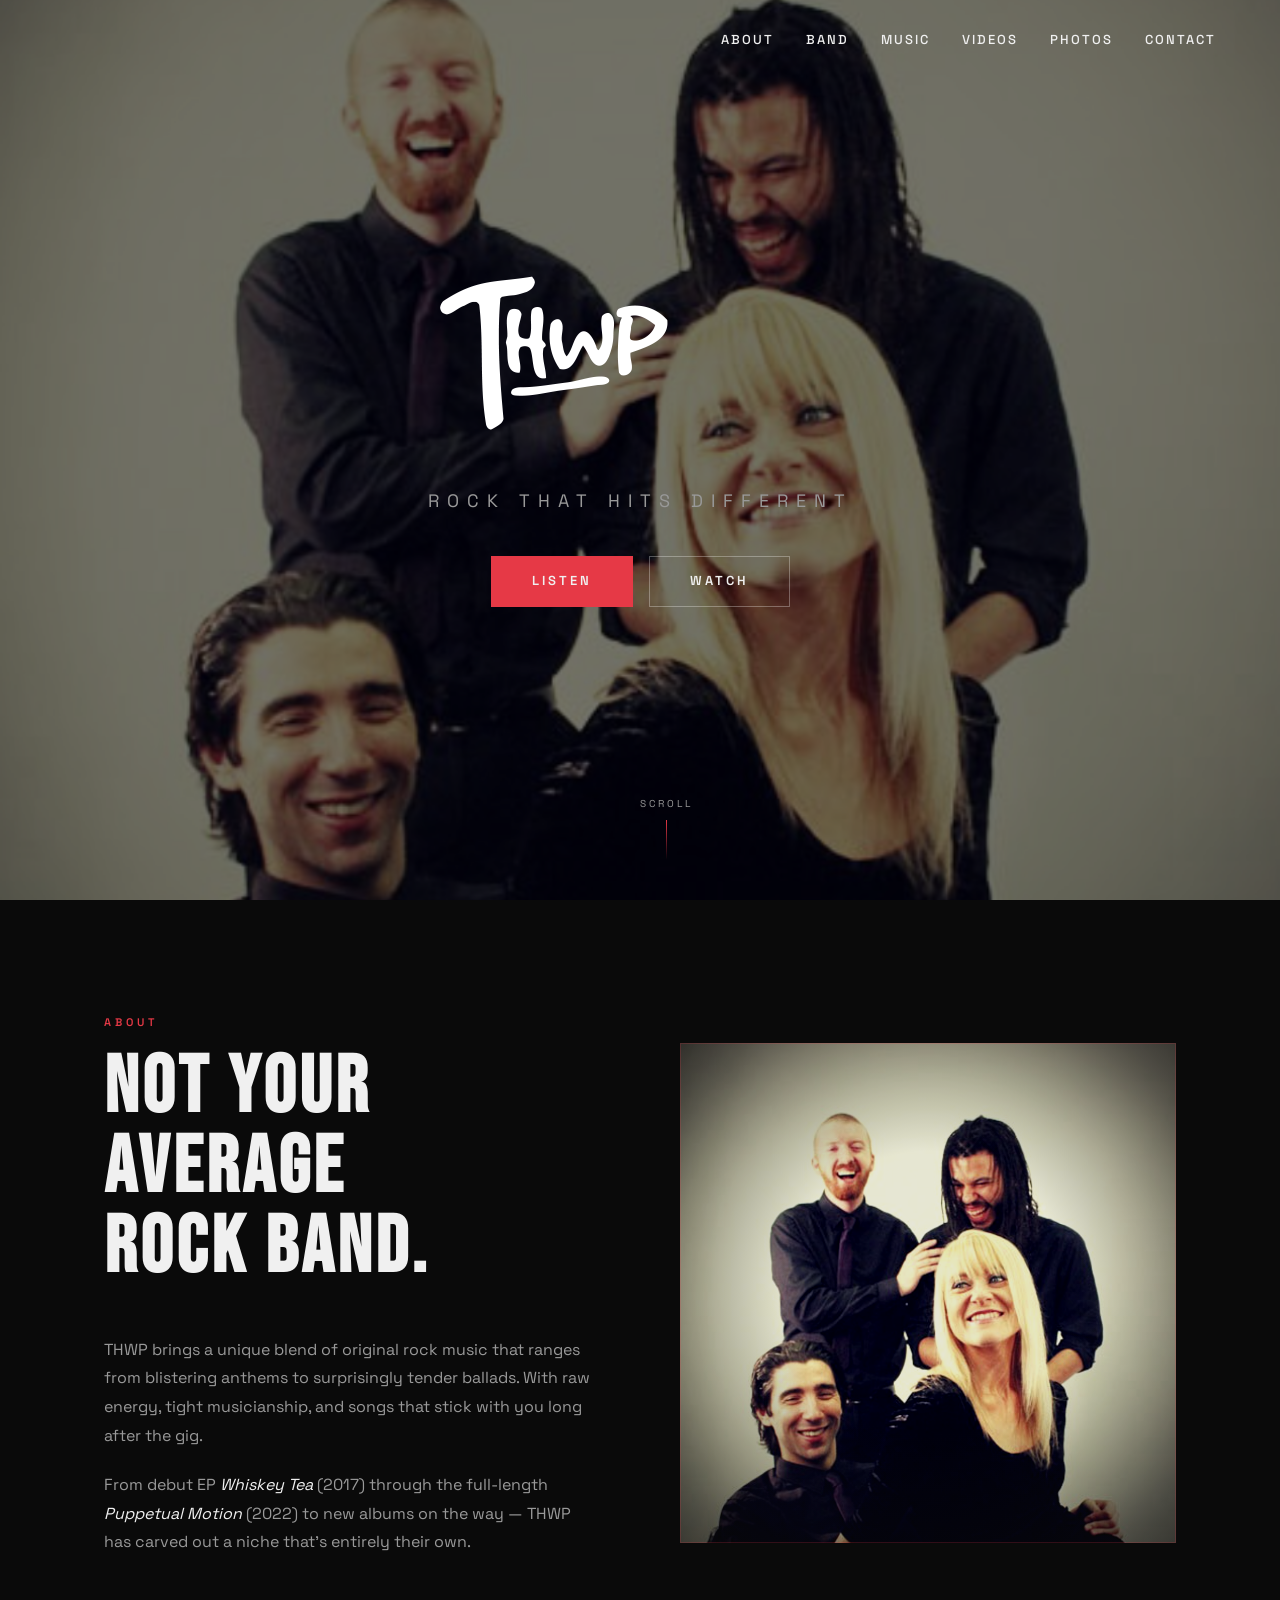
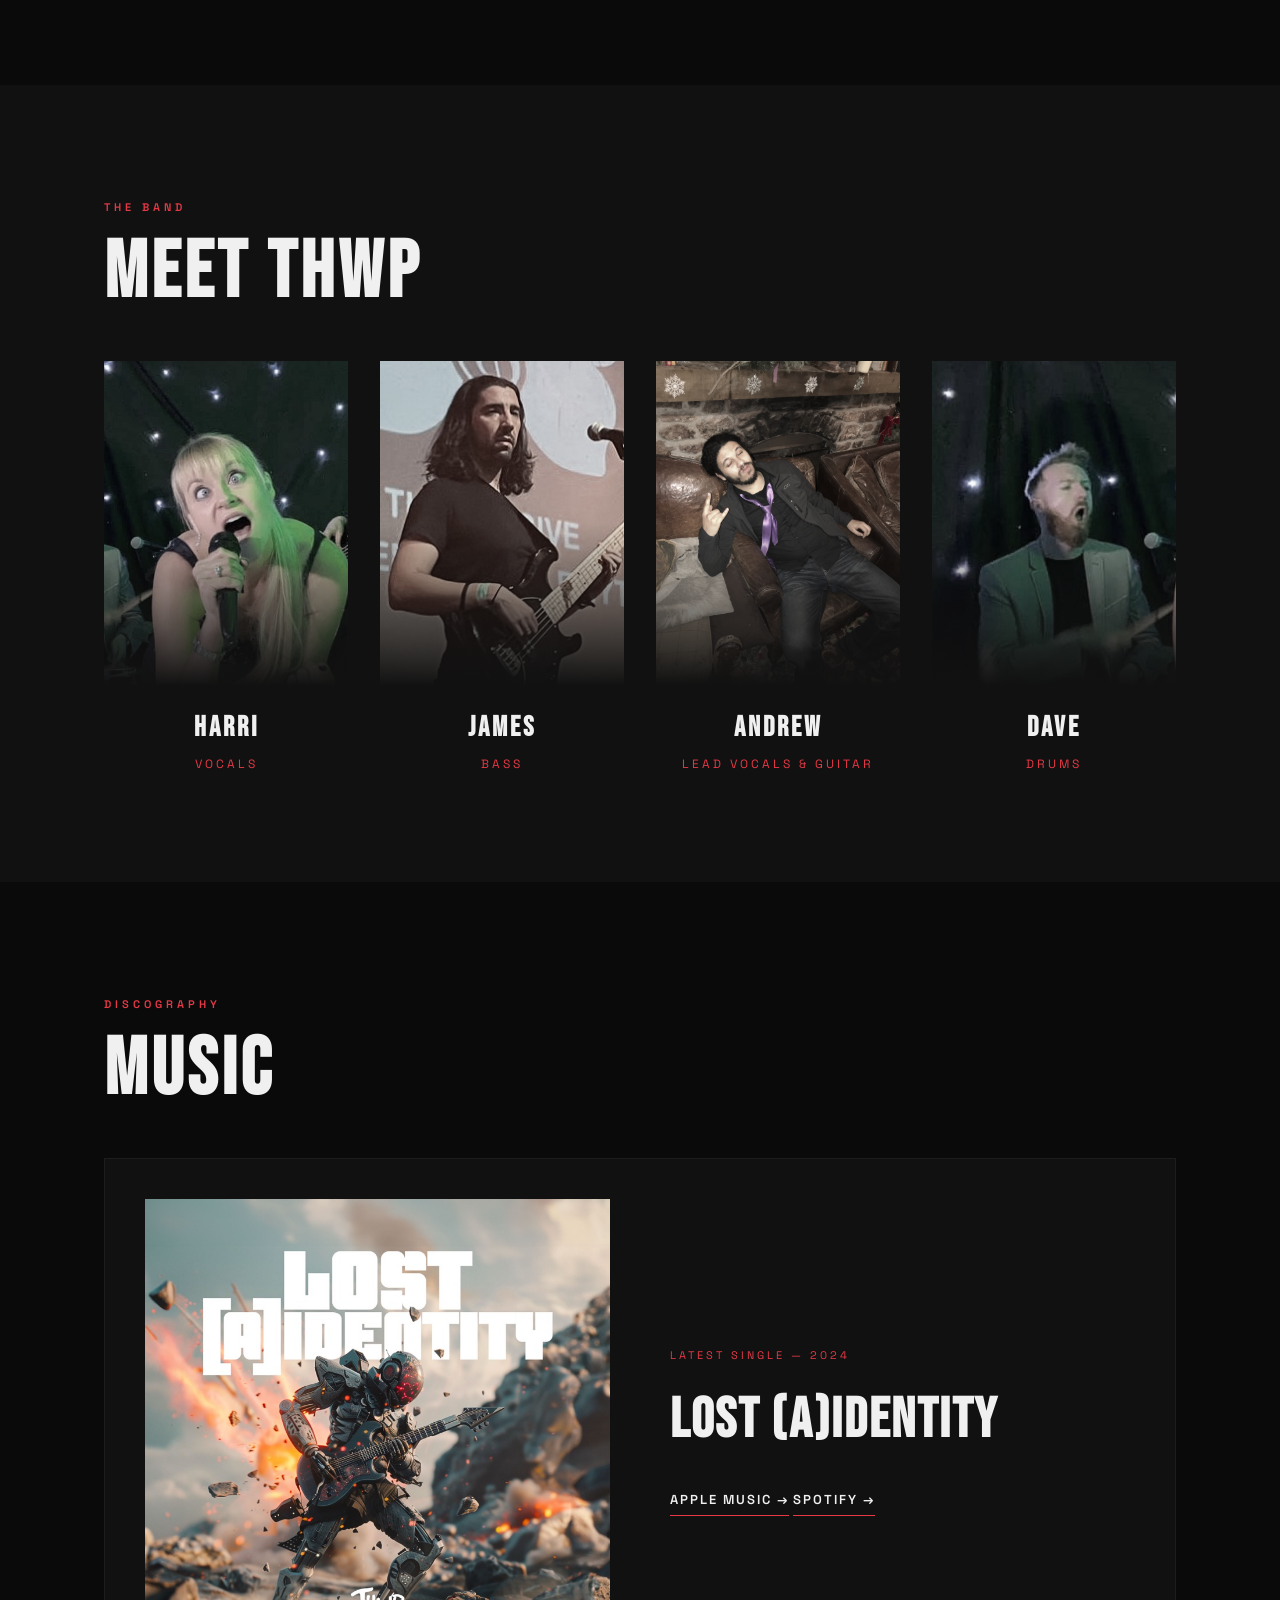
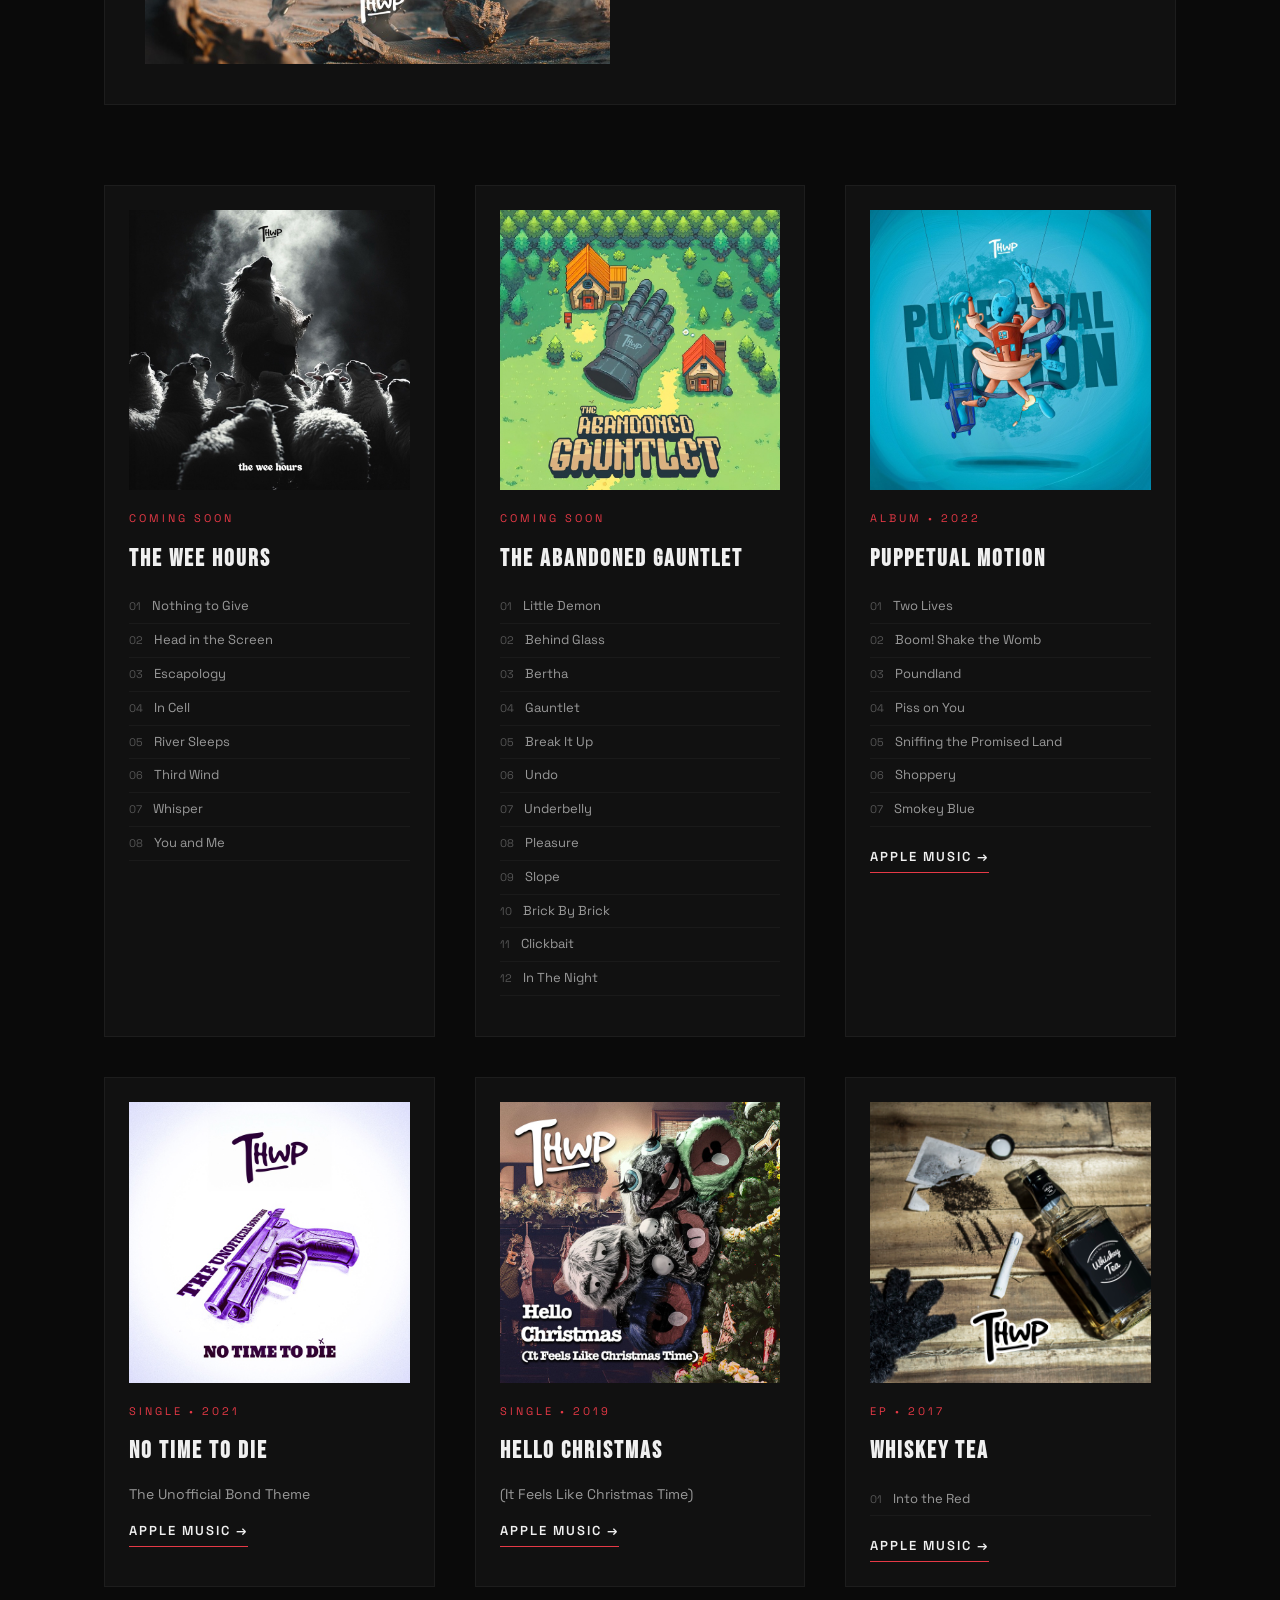
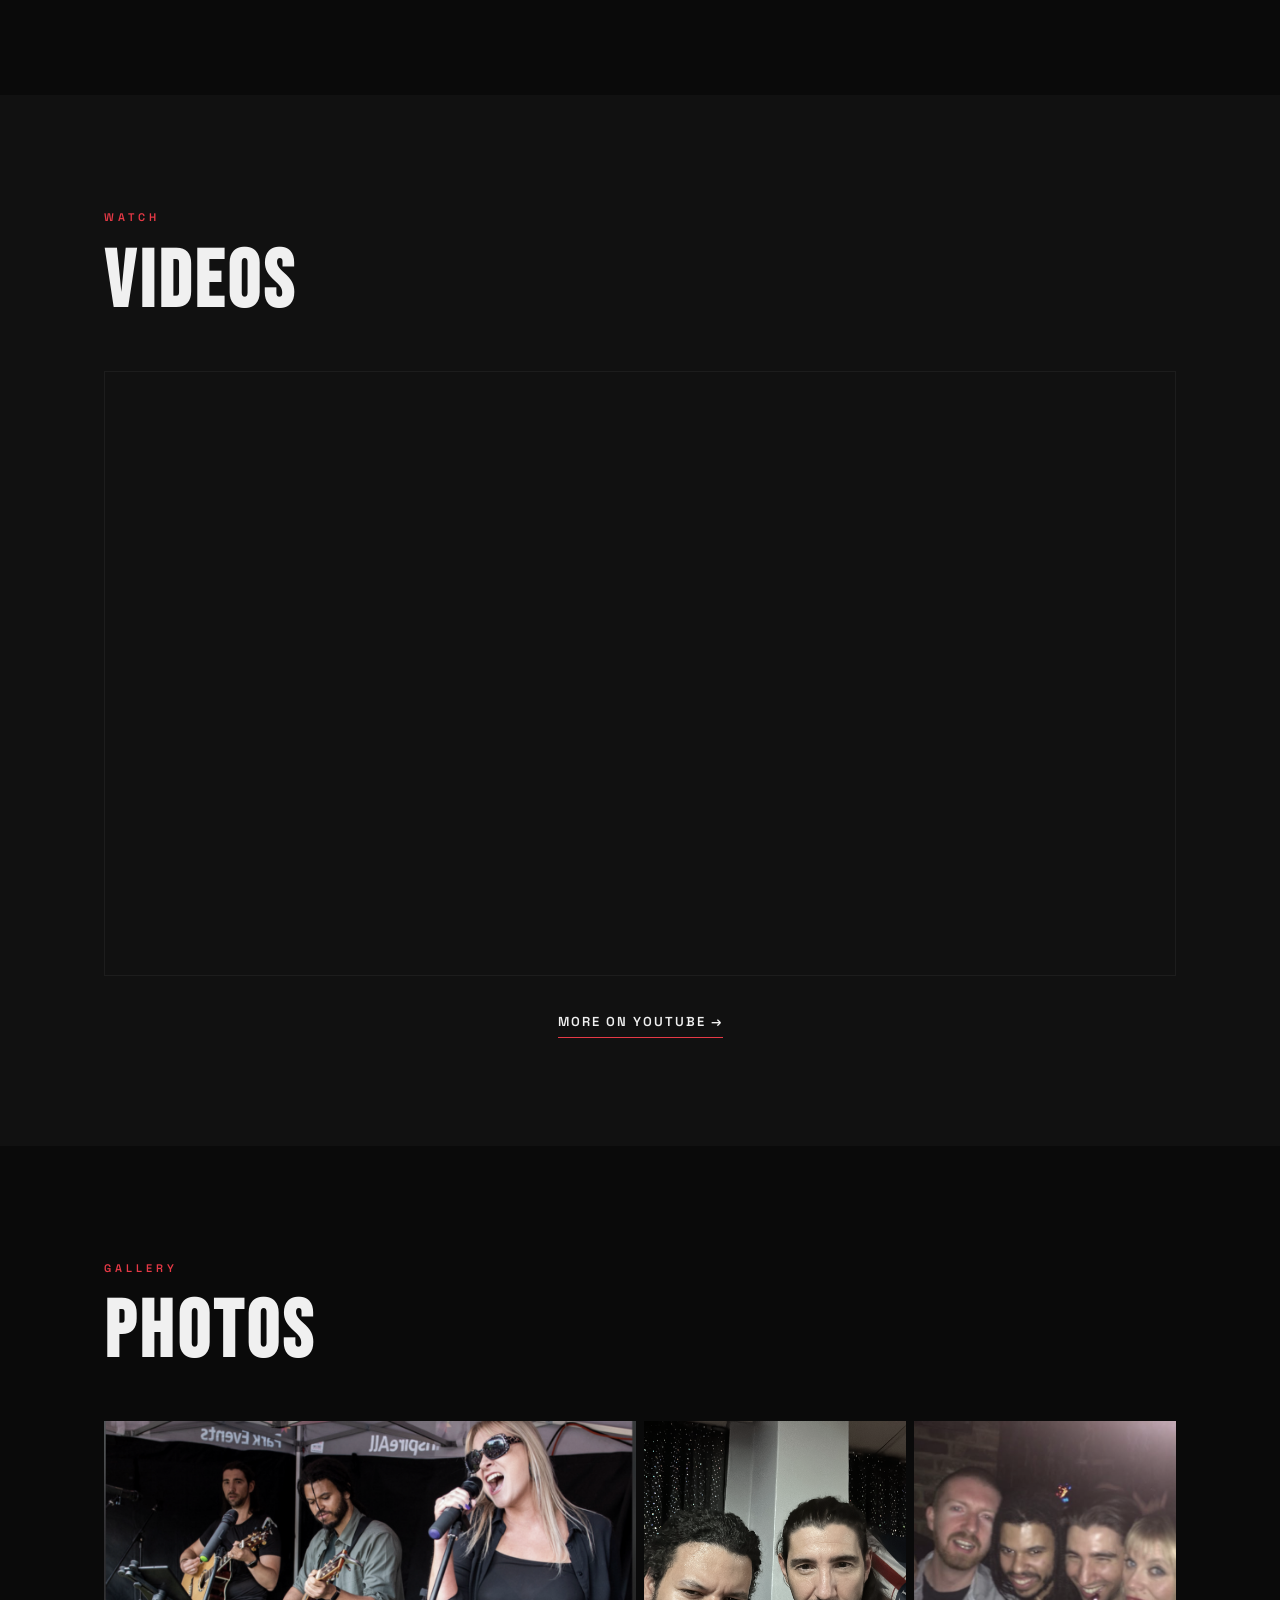
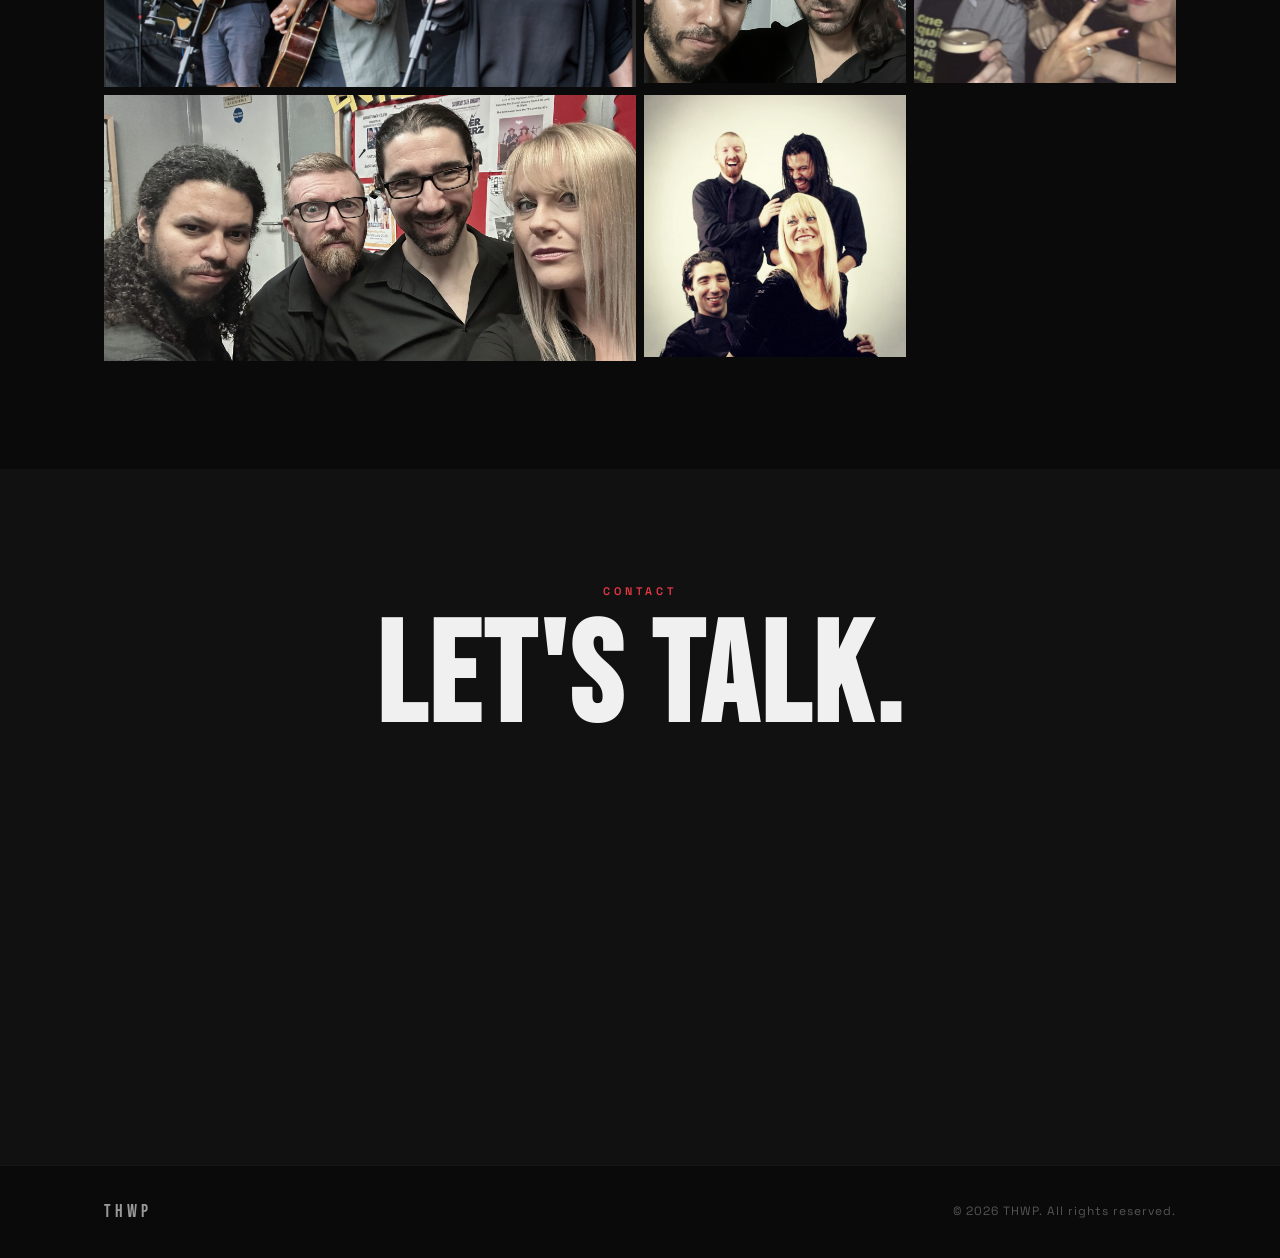
==== index.html @ 35c284ff "Add Into the Red tracklist to Whiskey Tea EP https://claude.ai/code/session_01RnevjcouTZCVZZxqLik9QF" ====
<!DOCTYPE html>
<html lang="en">
<head>
  <meta charset="UTF-8">
  <meta name="viewport" content="width=device-width, initial-scale=1.0">
  <title>THWP</title>
  <meta name="description" content="THWP - Original rock music. Listen to our latest tracks, watch videos, and get in touch.">
  <link rel="preconnect" href="https://fonts.googleapis.com">
  <link rel="preconnect" href="https://fonts.gstatic.com" crossorigin>
  <link href="https://fonts.googleapis.com/css2?family=Space+Grotesk:wght@300;400;500;600;700&family=Bebas+Neue&display=swap" rel="stylesheet">
  <link rel="stylesheet" href="style.css">
</head>
<body>

  <!-- Cursor glow effect -->
  <div class="cursor-glow" id="cursorGlow"></div>

  <!-- Navigation -->
  <nav id="navbar">
    <a href="#hero" class="nav-logo"><img src="images/thwp-logo.png" alt="THWP" class="nav-logo-img"></a>
    <button class="nav-toggle" id="navToggle" aria-label="Toggle menu">
      <span></span>
      <span></span>
    </button>
    <div class="nav-links">
      <a href="#about" data-nav>About</a>
      <a href="#band" data-nav>Band</a>
      <a href="#music" data-nav>Music</a>
      <a href="#videos" data-nav>Videos</a>
      <a href="#gallery" data-nav>Photos</a>
      <a href="#contact" data-nav>Contact</a>
    </div>
  </nav>

  <!-- Full-screen overlay menu (mobile) -->
  <div class="menu-overlay" id="menuOverlay">
    <div class="menu-overlay-inner">
      <a href="#about" class="menu-link">About</a>
      <a href="#band" class="menu-link">Band</a>
      <a href="#music" class="menu-link">Music</a>
      <a href="#videos" class="menu-link">Videos</a>
      <a href="#gallery" class="menu-link">Photos</a>
      <a href="#contact" class="menu-link">Contact</a>
    </div>
    <div class="menu-overlay-socials">
      <a href="https://www.instagram.com/thwpmusic/" target="_blank" rel="noopener">Instagram</a>
      <a href="https://www.facebook.com/thwpmusic/" target="_blank" rel="noopener">Facebook</a>
      <a href="https://www.youtube.com/@thwpmusic7276" target="_blank" rel="noopener">YouTube</a>
    </div>
  </div>

  <!-- Hero -->
  <section id="hero" class="hero">
    <div class="hero-bg">
      <img src="images/Jan 8 Screenshot.png" alt="" aria-hidden="true">
    </div>
    <div class="hero-content">
      <div class="hero-title-wrap">
        <img src="images/thwp-logo.png" alt="THWP" class="hero-logo" data-reveal>
      </div>
      <p class="hero-sub" data-reveal>Rock That Hits Different</p>
      <div class="hero-actions" data-reveal>
        <a href="#music" class="btn-hero">Listen</a>
        <a href="#videos" class="btn-hero btn-hero--outline">Watch</a>
      </div>
    </div>
    <div class="hero-scroll">
      <span>Scroll</span>
      <div class="scroll-line"></div>
    </div>
  </section>

  <!-- About -->
  <section id="about" class="section">
    <div class="container">
      <div class="split">
        <div class="split-text">
          <span class="label" data-reveal>About</span>
          <h2 class="heading-lg" data-reveal>Not your average<br>rock band.</h2>
          <p class="body-text" data-reveal>THWP brings a unique blend of original rock music that ranges from blistering anthems to surprisingly tender ballads. With raw energy, tight musicianship, and songs that stick with you long after the gig.</p>
          <p class="body-text" data-reveal>From debut EP <em>Whiskey Tea</em> (2017) through the full-length <em>Puppetual Motion</em> (2022) to new albums on the way &mdash; THWP has carved out a niche that's entirely their own.</p>
        </div>
        <div class="split-image" data-reveal>
          <img src="images/Jan 8 Screenshot.png" alt="THWP band photo">
        </div>
      </div>
    </div>
  </section>

  <!-- Band -->
  <section id="band" class="section section--dark">
    <div class="container">
      <span class="label" data-reveal>The Band</span>
      <h2 class="heading-lg" data-reveal>Meet THWP</h2>
      <div class="band-grid">
        <div class="band-member" data-reveal>
          <div class="band-member-img">
            <img src="images/harri-cropped.jpeg" alt="Harri">
          </div>
          <h3>Harri</h3>
          <span class="member-role">Vocals</span>
        </div>
        <div class="band-member" data-reveal>
          <div class="band-member-img">
            <img src="images/11440a54-e4a0-4868-9aa5-eb39f06c5ba0.jpeg" alt="James">
          </div>
          <h3>James</h3>
          <span class="member-role">Bass</span>
        </div>
        <div class="band-member" data-reveal>
          <div class="band-member-img">
            <img src="images/IMG_1981.jpeg" alt="Andrew">
          </div>
          <h3>Andrew</h3>
          <span class="member-role">Lead Vocals &amp; Guitar</span>
        </div>
        <div class="band-member" data-reveal>
          <div class="band-member-img">
            <img src="images/dave-cropped.jpeg" alt="Dave">
          </div>
          <h3>Dave</h3>
          <span class="member-role">Drums</span>
        </div>
      </div>
    </div>
  </section>

  <!-- Music -->
  <section id="music" class="section">
    <div class="container">
      <span class="label" data-reveal>Discography</span>
      <h2 class="heading-lg" data-reveal>Music</h2>

      <!-- Featured release -->
      <div class="release-featured" data-reveal>
        <div class="release-featured-art">
          <img src="images/lost-aidentity.jpg" alt="Lost (A)identity">
        </div>
        <div class="release-featured-info">
          <span class="release-tag">Latest Single &mdash; 2024</span>
          <h3 class="release-title">Lost (A)identity</h3>
          <a href="https://music.apple.com/us/artist/thwp/1233988064" target="_blank" rel="noopener" class="btn-link">Apple Music &rarr;</a>
          <a href="https://open.spotify.com/artist/5jiM5QHlaiyyqFqaNkLh2U" target="_blank" rel="noopener" class="btn-link">Spotify &rarr;</a>
        </div>
      </div>

      <!-- Albums grid -->
      <div class="releases-grid">
        <div class="release-card" data-reveal>
          <div class="release-art"><img src="images/wee-hours.jpg" alt="The Wee Hours"></div>
          <span class="release-tag">Coming Soon</span>
          <h3>The Wee Hours</h3>
          <ol class="tracklist">
            <li>Nothing to Give</li>
            <li>Head in the Screen</li>
            <li>Escapology</li>
            <li>In Cell</li>
            <li>River Sleeps</li>
            <li>Third Wind</li>
            <li>Whisper</li>
            <li>You and Me</li>
          </ol>
        </div>

        <div class="release-card" data-reveal>
          <div class="release-art"><img src="images/abandoned-gauntlet.jpg" alt="The Abandoned Gauntlet"></div>
          <span class="release-tag">Coming Soon</span>
          <h3>The Abandoned Gauntlet</h3>
          <ol class="tracklist">
            <li>Little Demon</li>
            <li>Behind Glass</li>
            <li>Bertha</li>
            <li>Gauntlet</li>
            <li>Break It Up</li>
            <li>Undo</li>
            <li>Underbelly</li>
            <li>Pleasure</li>
            <li>Slope</li>
            <li>Brick By Brick</li>
            <li>Clickbait</li>
            <li>In The Night</li>
          </ol>
        </div>

        <div class="release-card" data-reveal>
          <div class="release-art"><img src="images/puppetual-motion.jpg" alt="Puppetual Motion"></div>
          <span class="release-tag">Album &bull; 2022</span>
          <h3>Puppetual Motion</h3>
          <ol class="tracklist">
            <li>Two Lives</li>
            <li>Boom! Shake the Womb</li>
            <li>Poundland</li>
            <li>Piss on You</li>
            <li>Sniffing the Promised Land</li>
            <li>Shoppery</li>
            <li>Smokey Blue</li>
          </ol>
          <a href="https://music.apple.com/us/artist/thwp/1233988064" target="_blank" rel="noopener" class="btn-link">Apple Music &rarr;</a>
        </div>

        <div class="release-card" data-reveal>
          <div class="release-art"><img src="images/no-time-to-die.jpg" alt="No Time to Die"></div>
          <span class="release-tag">Single &bull; 2021</span>
          <h3>No Time to Die</h3>
          <p class="release-desc">The Unofficial Bond Theme</p>
          <a href="https://music.apple.com/us/artist/thwp/1233988064" target="_blank" rel="noopener" class="btn-link">Apple Music &rarr;</a>
        </div>

        <div class="release-card" data-reveal>
          <div class="release-art"><img src="images/hello-christmas.jpg" alt="Hello Christmas"></div>
          <span class="release-tag">Single &bull; 2019</span>
          <h3>Hello Christmas</h3>
          <p class="release-desc">(It Feels Like Christmas Time)</p>
          <a href="https://music.apple.com/us/artist/thwp/1233988064" target="_blank" rel="noopener" class="btn-link">Apple Music &rarr;</a>
        </div>

        <div class="release-card" data-reveal>
          <div class="release-art"><img src="images/whiskey-tea.jpg" alt="Whiskey Tea"></div>
          <span class="release-tag">EP &bull; 2017</span>
          <h3>Whiskey Tea</h3>
          <ol class="tracklist">
            <li>Into the Red</li>
          </ol>
          <a href="https://music.apple.com/us/artist/thwp/1233988064" target="_blank" rel="noopener" class="btn-link">Apple Music &rarr;</a>
        </div>
      </div>
    </div>
  </section>

  <!-- Videos -->
  <section id="videos" class="section section--dark">
    <div class="container">
      <span class="label" data-reveal>Watch</span>
      <h2 class="heading-lg" data-reveal>Videos</h2>
      <div class="video-player" data-reveal>
        <iframe
          src="https://www.youtube.com/embed/IF3dwK05FdU"
          title="THWP Video"
          frameborder="0"
          allow="accelerometer; autoplay; clipboard-write; encrypted-media; gyroscope; picture-in-picture"
          allowfullscreen>
        </iframe>
      </div>
      <div class="video-cta" data-reveal>
        <a href="https://www.youtube.com/@thwpmusic7276" target="_blank" rel="noopener" class="btn-link">More on YouTube &rarr;</a>
      </div>
    </div>
  </section>

  <!-- Gallery -->
  <section id="gallery" class="section">
    <div class="container">
      <span class="label" data-reveal>Gallery</span>
      <h2 class="heading-lg" data-reveal>Photos</h2>
      <div class="gallery-mosaic">
        <div class="gallery-item gallery-item--wide" data-reveal>
          <img src="images/IMG_4798.jpeg" alt="THWP performing live">
        </div>
        <div class="gallery-item" data-reveal>
          <img src="images/EACA58CF-F2AA-482A-93BE-3B7996A3BF41.jpeg" alt="Band members">
        </div>
        <div class="gallery-item" data-reveal>
          <img src="images/Human_Face_bday_mash_up.jpeg" alt="THWP having fun">
        </div>
        <div class="gallery-item gallery-item--wide" data-reveal>
          <img src="images/IMG_4696.jpeg" alt="Band selfie">
        </div>
        <div class="gallery-item" data-reveal>
          <img src="images/Jan 8 Screenshot.png" alt="THWP promo">
        </div>
      </div>
    </div>
  </section>

  <!-- Contact -->
  <section id="contact" class="section section--dark">
    <div class="container contact-container">
      <span class="label" data-reveal>Contact</span>
      <h2 class="heading-xl" data-reveal>Let's talk.</h2>
      <p class="body-text" data-reveal>Bookings, press, or just want to say hello.</p>
      <a href="mailto:jamesgarner1976@gmail.com" class="email-display" data-reveal>jamesgarner1976@gmail.com</a>
      <div class="socials-row" data-reveal>
        <a href="https://www.youtube.com/@thwpmusic7276" target="_blank" rel="noopener">YouTube</a>
        <a href="https://www.facebook.com/thwpmusic/" target="_blank" rel="noopener">Facebook</a>
        <a href="https://www.instagram.com/thwpmusic/" target="_blank" rel="noopener">Instagram</a>
        <a href="https://music.apple.com/us/artist/thwp/1233988064" target="_blank" rel="noopener">Apple Music</a>
        <a href="https://open.spotify.com/artist/5jiM5QHlaiyyqFqaNkLh2U" target="_blank" rel="noopener">Spotify</a>
        <a href="https://soundcloud.com/thwp-music" target="_blank" rel="noopener">SoundCloud</a>
      </div>
    </div>
  </section>

  <!-- Footer -->
  <footer class="footer">
    <div class="container footer-inner">
      <span class="footer-logo">THWP</span>
      <span>&copy; 2026 THWP. All rights reserved.</span>
    </div>
  </footer>

  <script src="script.js"></script>
</body>
</html>
---- style.css ----
/* ==========================================================================
   THWP — Super Modern Rock Band Website
   Dark, immersive, cinematic. Inspired by nirvana.com aesthetic.
   ========================================================================== */

/* ---------- Reset & Base ---------- */
*, *::before, *::after {
  margin: 0;
  padding: 0;
  box-sizing: border-box;
}

:root {
  --black: #0a0a0a;
  --dark: #111;
  --dark2: #161616;
  --gray: #555;
  --light-gray: #999;
  --white: #f0f0f0;
  --accent: #e63946;
  --accent-glow: rgba(230, 57, 70, 0.3);
  --font-body: 'Space Grotesk', sans-serif;
  --font-display: 'Bebas Neue', sans-serif;
  --ease: cubic-bezier(0.25, 0, 0.15, 1);
  --ease-out: cubic-bezier(0, 0, 0.15, 1);
}

html {
  scroll-behavior: smooth;
  scrollbar-width: thin;
  scrollbar-color: var(--accent) var(--black);
}

body {
  font-family: var(--font-body);
  background: var(--black);
  color: var(--white);
  line-height: 1.6;
  overflow-x: hidden;
  -webkit-font-smoothing: antialiased;
}

img {
  display: block;
  max-width: 100%;
  height: auto;
}

a {
  color: inherit;
  text-decoration: none;
}

::selection {
  background: var(--accent);
  color: var(--white);
}

/* ---------- Cursor Glow ---------- */
.cursor-glow {
  position: fixed;
  width: 600px;
  height: 600px;
  border-radius: 50%;
  background: radial-gradient(circle, rgba(230, 57, 70, 0.06) 0%, transparent 70%);
  pointer-events: none;
  z-index: 9999;
  transform: translate(-50%, -50%);
  transition: opacity 0.3s;
  opacity: 0;
}

body:hover .cursor-glow {
  opacity: 1;
}

/* ---------- Container ---------- */
.container {
  max-width: 1200px;
  margin: 0 auto;
  padding: 0 clamp(24px, 5vw, 80px);
}

/* ---------- Navigation ---------- */
#navbar {
  position: fixed;
  top: 0;
  left: 0;
  right: 0;
  z-index: 100;
  display: flex;
  align-items: center;
  justify-content: space-between;
  padding: 24px clamp(24px, 5vw, 80px);
  transition: background 0.4s var(--ease), padding 0.4s var(--ease);
}

#navbar.scrolled {
  background: rgba(10, 10, 10, 0.9);
  backdrop-filter: blur(20px);
  -webkit-backdrop-filter: blur(20px);
  padding-top: 16px;
  padding-bottom: 16px;
}

.nav-logo {
  display: flex;
  align-items: center;
  transition: opacity 0.3s;
  flex-shrink: 0;
  opacity: 0;
  pointer-events: none;
}

#navbar.scrolled .nav-logo {
  opacity: 1;
  pointer-events: auto;
}

.nav-logo-img {
  height: 32px;
  width: auto;
  display: block;
}

.nav-logo:hover {
  opacity: 0.7;
}

.nav-links {
  display: flex;
  gap: 32px;
}

.nav-links a {
  font-size: 13px;
  font-weight: 500;
  letter-spacing: 2px;
  text-transform: uppercase;
  color: var(--white);
  position: relative;
  transition: opacity 0.3s;
}

.nav-links a::after {
  content: '';
  position: absolute;
  bottom: -4px;
  left: 0;
  width: 0;
  height: 1px;
  background: var(--accent);
  transition: width 0.4s var(--ease);
}

.nav-links a:hover {
  opacity: 0.8;
}

.nav-links a:hover::after {
  width: 100%;
}

.nav-toggle {
  display: none;
  background: none;
  border: none;
  cursor: pointer;
  width: 32px;
  height: 24px;
  position: relative;
  z-index: 200;
}

.nav-toggle span {
  display: block;
  width: 100%;
  height: 2px;
  background: var(--white);
  position: absolute;
  left: 0;
  transition: all 0.4s var(--ease);
}

.nav-toggle span:first-child { top: 4px; }
.nav-toggle span:last-child { bottom: 4px; }

.nav-toggle.active span:first-child {
  top: 50%;
  transform: translateY(-50%) rotate(45deg);
}

.nav-toggle.active span:last-child {
  bottom: 50%;
  transform: translateY(50%) rotate(-45deg);
}

/* ---------- Menu Overlay ---------- */
.menu-overlay {
  position: fixed;
  inset: 0;
  z-index: 150;
  background: var(--black);
  display: flex;
  flex-direction: column;
  justify-content: center;
  align-items: center;
  opacity: 0;
  pointer-events: none;
  transition: opacity 0.5s var(--ease);
}

.menu-overlay.open {
  opacity: 1;
  pointer-events: all;
}

.menu-overlay-inner {
  display: flex;
  flex-direction: column;
  align-items: center;
  gap: 8px;
}

.menu-link {
  font-family: var(--font-display);
  font-size: clamp(48px, 10vw, 80px);
  letter-spacing: 4px;
  color: var(--white);
  opacity: 0;
  transform: translateY(40px);
  transition: opacity 0.5s var(--ease), transform 0.5s var(--ease), color 0.3s;
}

.menu-overlay.open .menu-link {
  opacity: 1;
  transform: translateY(0);
}

.menu-overlay.open .menu-link:nth-child(1) { transition-delay: 0.1s; }
.menu-overlay.open .menu-link:nth-child(2) { transition-delay: 0.15s; }
.menu-overlay.open .menu-link:nth-child(3) { transition-delay: 0.2s; }
.menu-overlay.open .menu-link:nth-child(4) { transition-delay: 0.25s; }
.menu-overlay.open .menu-link:nth-child(5) { transition-delay: 0.3s; }
.menu-overlay.open .menu-link:nth-child(6) { transition-delay: 0.35s; }

.menu-link:hover {
  color: var(--accent);
}

.menu-overlay-socials {
  position: absolute;
  bottom: 40px;
  display: flex;
  gap: 24px;
}

.menu-overlay-socials a {
  font-size: 12px;
  letter-spacing: 2px;
  text-transform: uppercase;
  color: var(--light-gray);
  transition: color 0.3s;
}

.menu-overlay-socials a:hover {
  color: var(--accent);
}

/* ---------- Hero ---------- */
.hero {
  position: relative;
  height: 100vh;
  min-height: 600px;
  display: flex;
  align-items: center;
  justify-content: center;
  overflow: hidden;
}

.hero-bg {
  position: absolute;
  inset: 0;
  z-index: 0;
}

.hero-bg img {
  width: 100%;
  height: 100%;
  object-fit: cover;
  filter: brightness(0.45) saturate(0.7);
  transform: scale(1.1);
  animation: heroZoom 20s var(--ease) forwards;
}

@keyframes heroZoom {
  to { transform: scale(1); }
}

.hero-content {
  position: relative;
  z-index: 2;
  text-align: center;
  margin-top: -8vh;
}

.hero-title-wrap {
  overflow: hidden;
}

.hero-title {
  font-family: var(--font-display);
  font-size: clamp(80px, 18vw, 240px);
  letter-spacing: 20px;
  line-height: 0.9;
  color: var(--white);
  animation: titleReveal 1.2s var(--ease-out) 0.3s both;
}

.hero-logo {
  width: clamp(120px, 20vw, 250px);
  height: auto;
  animation: titleReveal 1.2s var(--ease-out) 0.3s both;
}

@keyframes titleReveal {
  from {
    opacity: 0;
    transform: translateY(100%);
  }
  to {
    opacity: 1;
    transform: translateY(0);
  }
}

.hero-sub {
  font-size: clamp(14px, 2vw, 18px);
  letter-spacing: 8px;
  text-transform: uppercase;
  color: var(--light-gray);
  margin-top: 16px;
  animation: fadeUp 1s var(--ease-out) 0.8s both;
}

.hero-actions {
  display: flex;
  gap: 16px;
  justify-content: center;
  margin-top: 40px;
  animation: fadeUp 1s var(--ease-out) 1s both;
}

@keyframes fadeUp {
  from {
    opacity: 0;
    transform: translateY(30px);
  }
  to {
    opacity: 1;
    transform: translateY(0);
  }
}

.btn-hero {
  padding: 14px 40px;
  font-family: var(--font-body);
  font-size: 13px;
  font-weight: 600;
  letter-spacing: 3px;
  text-transform: uppercase;
  background: var(--accent);
  color: var(--white);
  border: 1px solid var(--accent);
  transition: all 0.4s var(--ease);
}

.btn-hero:hover {
  background: transparent;
  color: var(--accent);
  box-shadow: 0 0 30px var(--accent-glow);
}

.btn-hero--outline {
  background: transparent;
  color: var(--white);
  border-color: rgba(255,255,255,0.3);
}

.btn-hero--outline:hover {
  border-color: var(--accent);
  color: var(--accent);
  background: transparent;
}

.hero-scroll {
  position: absolute;
  bottom: 40px;
  left: 50%;
  transform: translateX(-50%);
  z-index: 2;
  display: flex;
  flex-direction: column;
  align-items: center;
  gap: 8px;
  animation: fadeUp 1s var(--ease-out) 1.4s both;
}

.hero-scroll span {
  font-size: 10px;
  letter-spacing: 3px;
  text-transform: uppercase;
  color: var(--light-gray);
}

.scroll-line {
  width: 1px;
  height: 40px;
  background: linear-gradient(to bottom, var(--accent), transparent);
  animation: scrollPulse 2s ease-in-out infinite;
}

@keyframes scrollPulse {
  0%, 100% { opacity: 1; transform: scaleY(1); }
  50% { opacity: 0.4; transform: scaleY(0.6); }
}

/* ---------- Sections ---------- */
.section {
  padding: clamp(80px, 12vh, 160px) 0;
}

.section--dark {
  background: var(--dark);
}

.label {
  display: inline-block;
  font-size: 11px;
  font-weight: 600;
  letter-spacing: 4px;
  text-transform: uppercase;
  color: var(--accent);
  margin-bottom: 16px;
}

.heading-lg {
  font-family: var(--font-display);
  font-size: clamp(40px, 7vw, 80px);
  letter-spacing: 4px;
  line-height: 1;
  margin-bottom: 48px;
}

.heading-xl {
  font-family: var(--font-display);
  font-size: clamp(60px, 12vw, 140px);
  letter-spacing: 4px;
  line-height: 0.9;
  margin-bottom: 24px;
}

.body-text {
  font-size: 16px;
  color: var(--light-gray);
  max-width: 540px;
  margin-bottom: 20px;
  line-height: 1.8;
}

.body-text em {
  color: var(--white);
  font-style: italic;
}

/* ---------- Scroll Reveal ---------- */
[data-reveal] {
  opacity: 0;
  transform: translateY(40px);
  transition: opacity 0.8s var(--ease-out), transform 0.8s var(--ease-out);
}

[data-reveal].revealed {
  opacity: 1;
  transform: translateY(0);
}

/* ---------- About / Split Layout ---------- */
.split {
  display: grid;
  grid-template-columns: 1fr 1fr;
  gap: 80px;
  align-items: center;
}

.split-image {
  position: relative;
  overflow: hidden;
}

.split-image img {
  width: 100%;
  height: 500px;
  object-fit: cover;
  filter: grayscale(20%) contrast(1.1) brightness(0.9);
  transition: filter 0.6s var(--ease), transform 0.6s var(--ease);
}

.split-image:hover img {
  filter: grayscale(0%) contrast(1.1) brightness(0.95);
  transform: scale(1.03);
}

.split-image::before {
  content: '';
  position: absolute;
  inset: 0;
  z-index: 1;
  background: radial-gradient(ellipse at center, transparent 40%, rgba(10, 10, 10, 0.7) 100%);
  pointer-events: none;
}

.split-image::after {
  content: '';
  position: absolute;
  inset: 0;
  z-index: 2;
  border: 1px solid rgba(230, 57, 70, 0.2);
  pointer-events: none;
}

/* ---------- Band Members ---------- */
.band-grid {
  display: grid;
  grid-template-columns: repeat(4, 1fr);
  gap: 32px;
  margin-top: 16px;
}

.band-member {
  text-align: center;
}

.band-member-img {
  position: relative;
  overflow: hidden;
  aspect-ratio: 3/4;
  margin-bottom: 20px;
}

.band-member-img img {
  width: 100%;
  height: 100%;
  object-fit: cover;
  filter: grayscale(60%);
  transition: filter 0.6s var(--ease), transform 0.6s var(--ease);
}

.band-member:hover .band-member-img img {
  filter: grayscale(0%);
  transform: scale(1.05);
}

.band-member-img::after {
  content: '';
  position: absolute;
  bottom: 0;
  left: 0;
  right: 0;
  height: 50%;
  background: linear-gradient(to top, var(--dark), transparent);
  pointer-events: none;
}

.band-member h3 {
  font-family: var(--font-display);
  font-size: 28px;
  letter-spacing: 3px;
}

.member-role {
  font-size: 12px;
  letter-spacing: 3px;
  text-transform: uppercase;
  color: var(--accent);
  margin-top: 4px;
  display: block;
}

/* ---------- Music / Releases ---------- */
.release-featured {
  display: grid;
  grid-template-columns: 1fr 1fr;
  gap: 60px;
  align-items: center;
  margin-bottom: 80px;
  padding: 40px;
  background: var(--dark);
  border: 1px solid rgba(255,255,255,0.05);
}

.release-featured-art {
  overflow: hidden;
}

.release-featured-art img {
  width: 100%;
  aspect-ratio: 1;
  object-fit: cover;
  transition: transform 0.6s var(--ease);
}

.release-featured-art:hover img {
  transform: scale(1.03);
}

.release-tag {
  font-size: 11px;
  letter-spacing: 3px;
  text-transform: uppercase;
  color: var(--accent);
  display: block;
  margin-bottom: 12px;
}

.release-title {
  font-family: var(--font-display);
  font-size: clamp(36px, 5vw, 56px);
  letter-spacing: 2px;
  margin-bottom: 20px;
}

.btn-link {
  font-size: 13px;
  font-weight: 600;
  letter-spacing: 2px;
  text-transform: uppercase;
  color: var(--white);
  border-bottom: 1px solid var(--accent);
  padding-bottom: 4px;
  transition: color 0.3s, border-color 0.3s;
  display: inline-block;
}

.btn-link:hover {
  color: var(--accent);
}

.releases-grid {
  display: grid;
  grid-template-columns: repeat(3, 1fr);
  gap: 40px;
}

.release-card {
  background: var(--dark);
  border: 1px solid rgba(255,255,255,0.05);
  padding: 24px;
  transition: border-color 0.4s var(--ease), transform 0.4s var(--ease);
}

.release-card:hover {
  border-color: rgba(230, 57, 70, 0.3);
  transform: translateY(-4px);
}

.release-art {
  overflow: hidden;
  margin-bottom: 20px;
}

.release-art img {
  width: 100%;
  aspect-ratio: 1;
  object-fit: cover;
  transition: transform 0.6s var(--ease);
}

.release-card:hover .release-art img {
  transform: scale(1.05);
}

.release-card h3 {
  font-family: var(--font-display);
  font-size: 24px;
  letter-spacing: 2px;
  margin-bottom: 12px;
}

.release-desc {
  font-size: 14px;
  color: var(--light-gray);
  margin-bottom: 12px;
}

.tracklist {
  list-style: none;
  counter-reset: track;
  margin-bottom: 16px;
}

.tracklist li {
  counter-increment: track;
  font-size: 13px;
  color: var(--light-gray);
  padding: 6px 0;
  border-bottom: 1px solid rgba(255,255,255,0.04);
  transition: color 0.3s;
}

.tracklist li::before {
  content: counter(track, decimal-leading-zero) " ";
  color: var(--gray);
  font-size: 11px;
  margin-right: 8px;
}

.tracklist li:hover {
  color: var(--white);
}

/* ---------- Videos ---------- */
.video-player {
  position: relative;
  width: 100%;
  padding-top: 56.25%;
  margin-bottom: 32px;
  overflow: hidden;
  border: 1px solid rgba(255,255,255,0.05);
}

.video-player iframe {
  position: absolute;
  inset: 0;
  width: 100%;
  height: 100%;
}

.video-cta {
  text-align: center;
}

/* ---------- Gallery ---------- */
.gallery-mosaic {
  display: grid;
  grid-template-columns: repeat(4, 1fr);
  gap: 8px;
}

.gallery-item {
  overflow: hidden;
  aspect-ratio: 1;
}

.gallery-item--wide {
  grid-column: span 2;
  aspect-ratio: 2/1;
}

.gallery-item img {
  width: 100%;
  height: 100%;
  object-fit: cover;
  filter: grayscale(40%);
  transition: filter 0.6s var(--ease), transform 0.6s var(--ease);
}

.gallery-item:hover img {
  filter: grayscale(0%);
  transform: scale(1.05);
}

/* ---------- Contact ---------- */
.contact-container {
  text-align: center;
  max-width: 800px;
}

.email-display {
  display: inline-block;
  font-family: var(--font-display);
  font-size: clamp(24px, 4vw, 48px);
  letter-spacing: 2px;
  color: var(--white);
  border-bottom: 2px solid var(--accent);
  padding-bottom: 4px;
  margin: 32px 0 48px;
  transition: color 0.3s;
}

.email-display:hover {
  color: var(--accent);
}

.socials-row {
  display: flex;
  justify-content: center;
  gap: 40px;
  flex-wrap: wrap;
}

.socials-row a {
  font-size: 12px;
  font-weight: 600;
  letter-spacing: 3px;
  text-transform: uppercase;
  color: var(--light-gray);
  position: relative;
  transition: color 0.3s;
}

.socials-row a:hover {
  color: var(--accent);
}

.socials-row a::after {
  content: '';
  position: absolute;
  bottom: -4px;
  left: 0;
  width: 0;
  height: 1px;
  background: var(--accent);
  transition: width 0.4s var(--ease);
}

.socials-row a:hover::after {
  width: 100%;
}

/* ---------- Footer ---------- */
.footer {
  padding: 32px 0;
  border-top: 1px solid rgba(255,255,255,0.05);
}

.footer-inner {
  display: flex;
  justify-content: space-between;
  align-items: center;
  font-size: 12px;
  color: var(--gray);
  letter-spacing: 1px;
}

.footer-logo {
  font-family: var(--font-display);
  font-size: 18px;
  letter-spacing: 4px;
  color: var(--light-gray);
}

/* ==========================================================================
   RESPONSIVE
   ========================================================================== */

@media (max-width: 1024px) {
  .releases-grid {
    grid-template-columns: repeat(2, 1fr);
  }

  .band-grid {
    grid-template-columns: repeat(2, 1fr);
    gap: 40px;
  }

  .release-featured {
    grid-template-columns: 1fr;
    gap: 32px;
    padding: 24px;
  }
}

@media (max-width: 768px) {
  .nav-links {
    display: none;
  }

  .nav-toggle {
    display: block;
  }

  .split {
    grid-template-columns: 1fr;
    gap: 40px;
  }

  .split-image img {
    height: 350px;
  }

  .releases-grid {
    grid-template-columns: 1fr;
    gap: 24px;
  }

  .gallery-mosaic {
    grid-template-columns: repeat(2, 1fr);
  }

  .gallery-item--wide {
    grid-column: span 2;
  }

  .hero-actions {
    flex-direction: column;
    align-items: center;
  }

  .btn-hero {
    width: 200px;
    text-align: center;
  }

  .footer-inner {
    flex-direction: column;
    gap: 8px;
    text-align: center;
  }
}

@media (max-width: 480px) {
  .band-grid {
    grid-template-columns: 1fr;
    gap: 48px;
  }

  .gallery-mosaic {
    grid-template-columns: 1fr;
  }

  .gallery-item--wide {
    grid-column: span 1;
    aspect-ratio: 16/9;
  }

  .gallery-item {
    aspect-ratio: 4/3;
  }

  .socials-row {
    flex-direction: column;
    align-items: center;
    gap: 20px;
  }
}
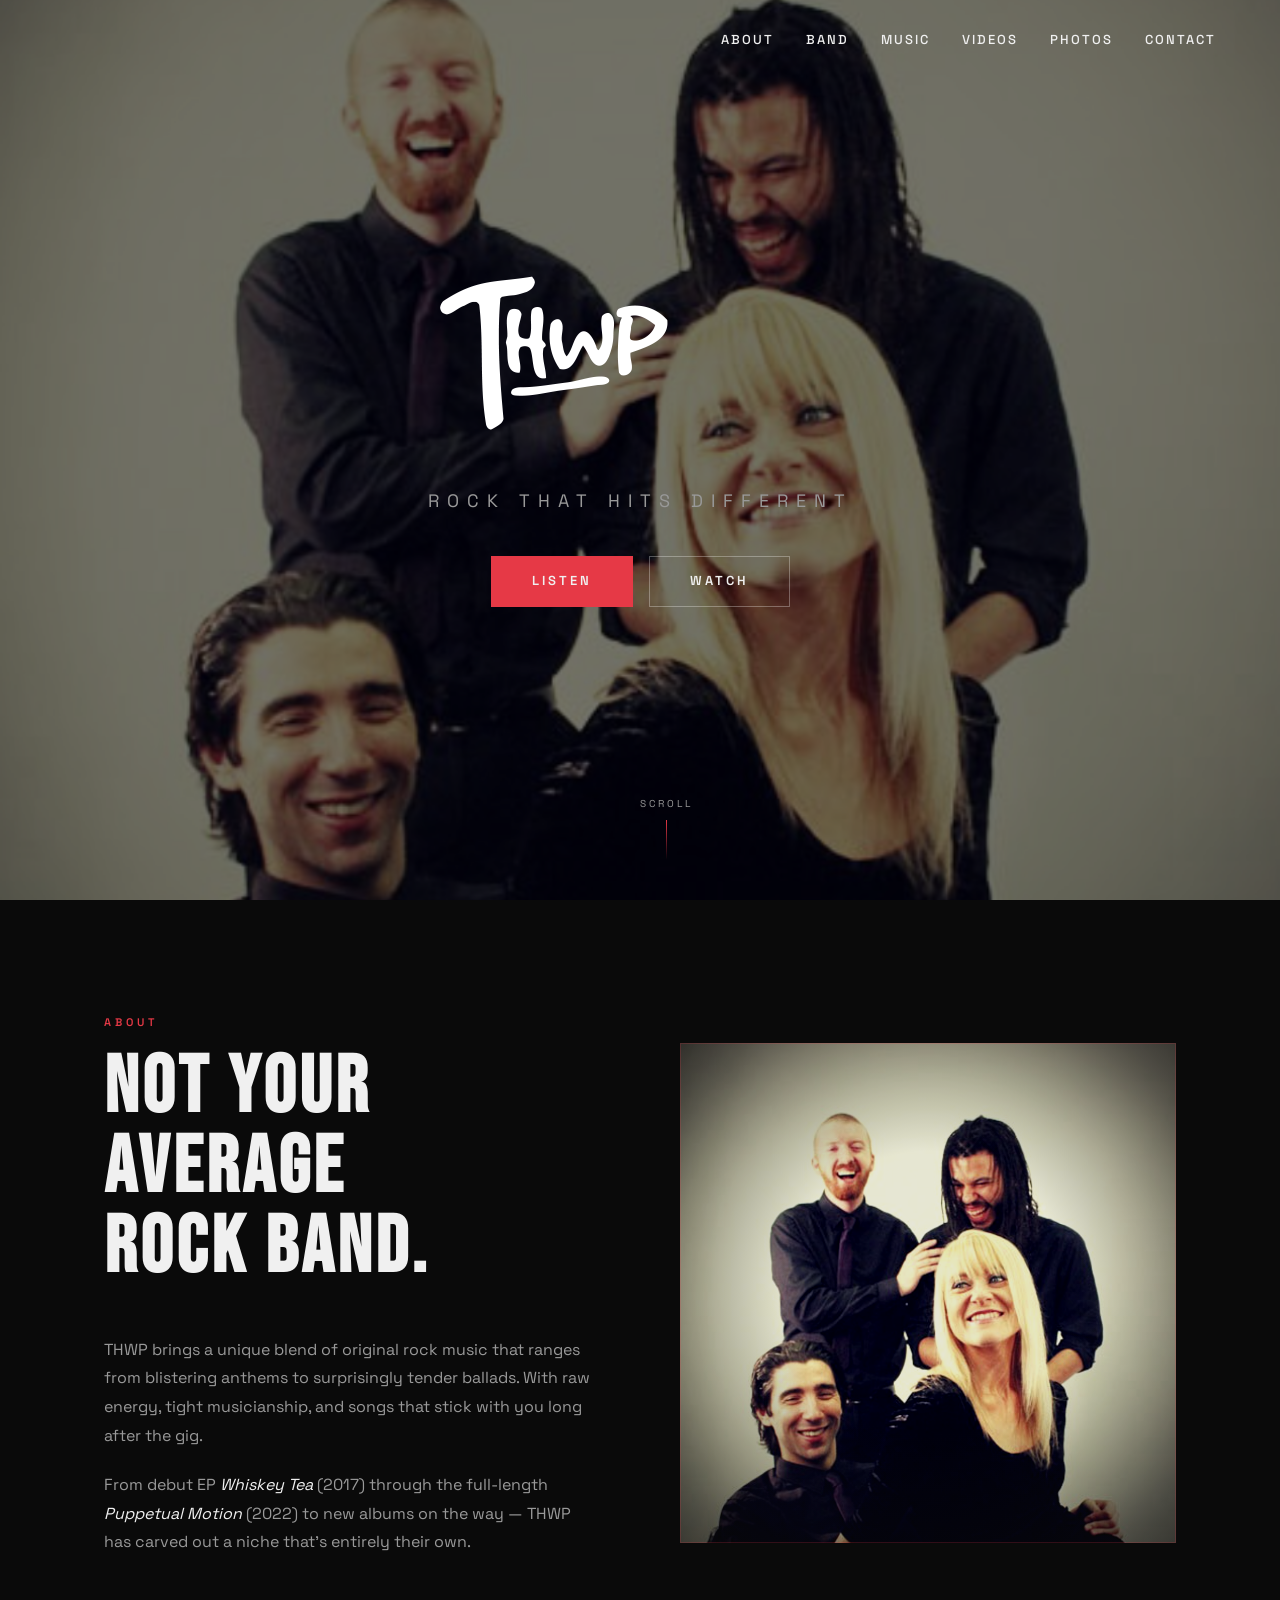
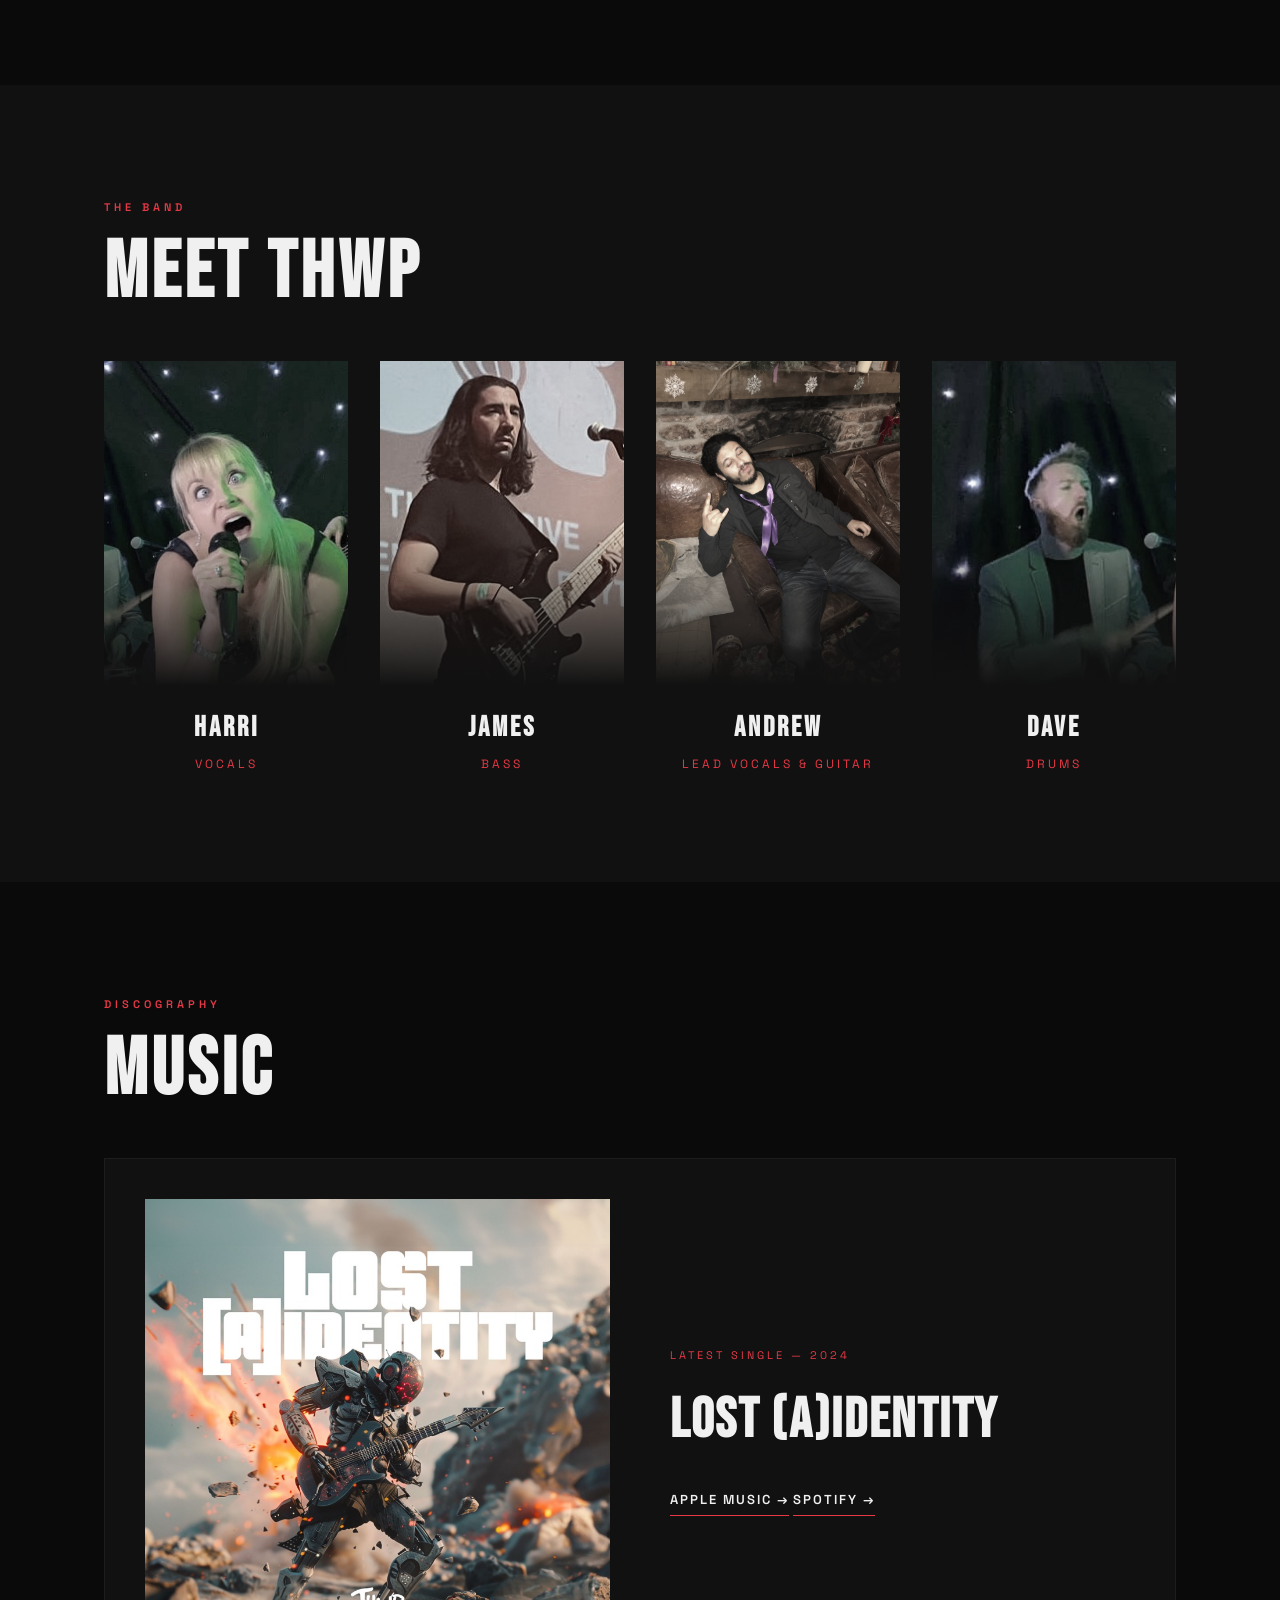
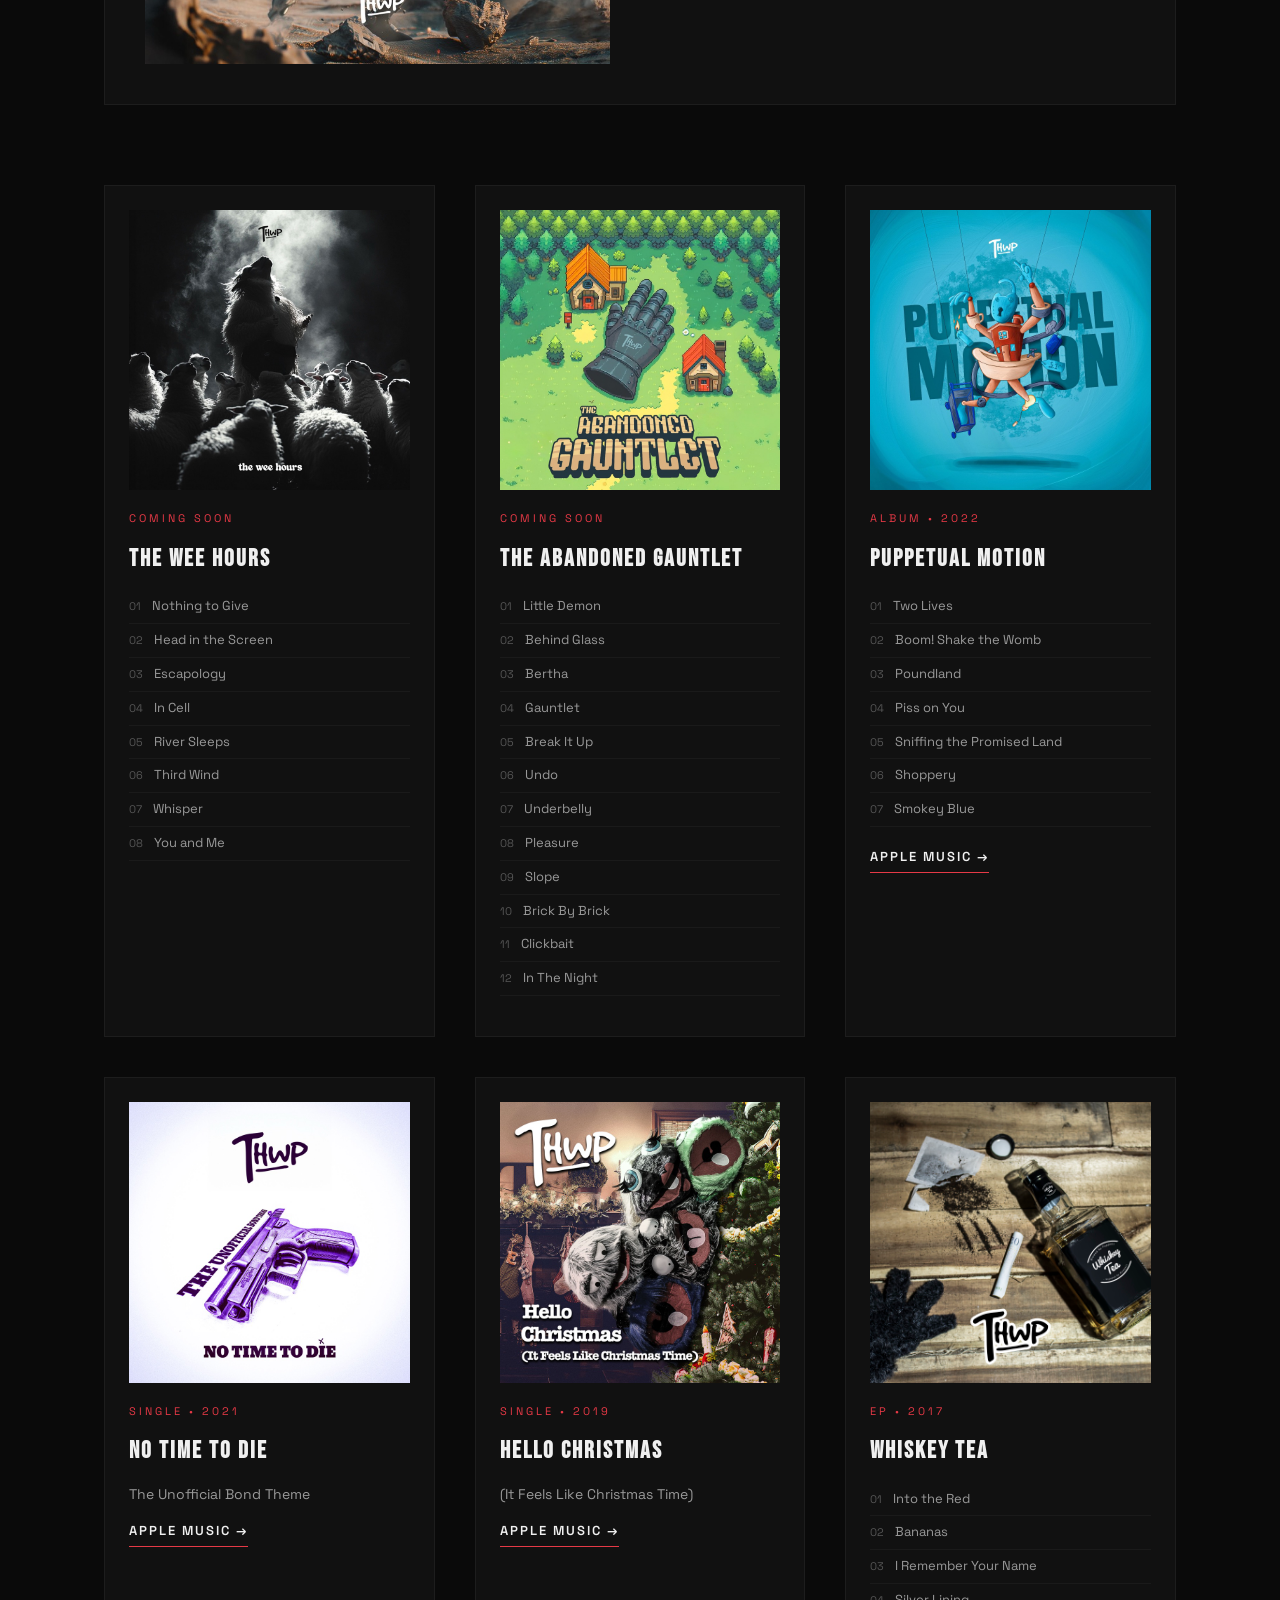
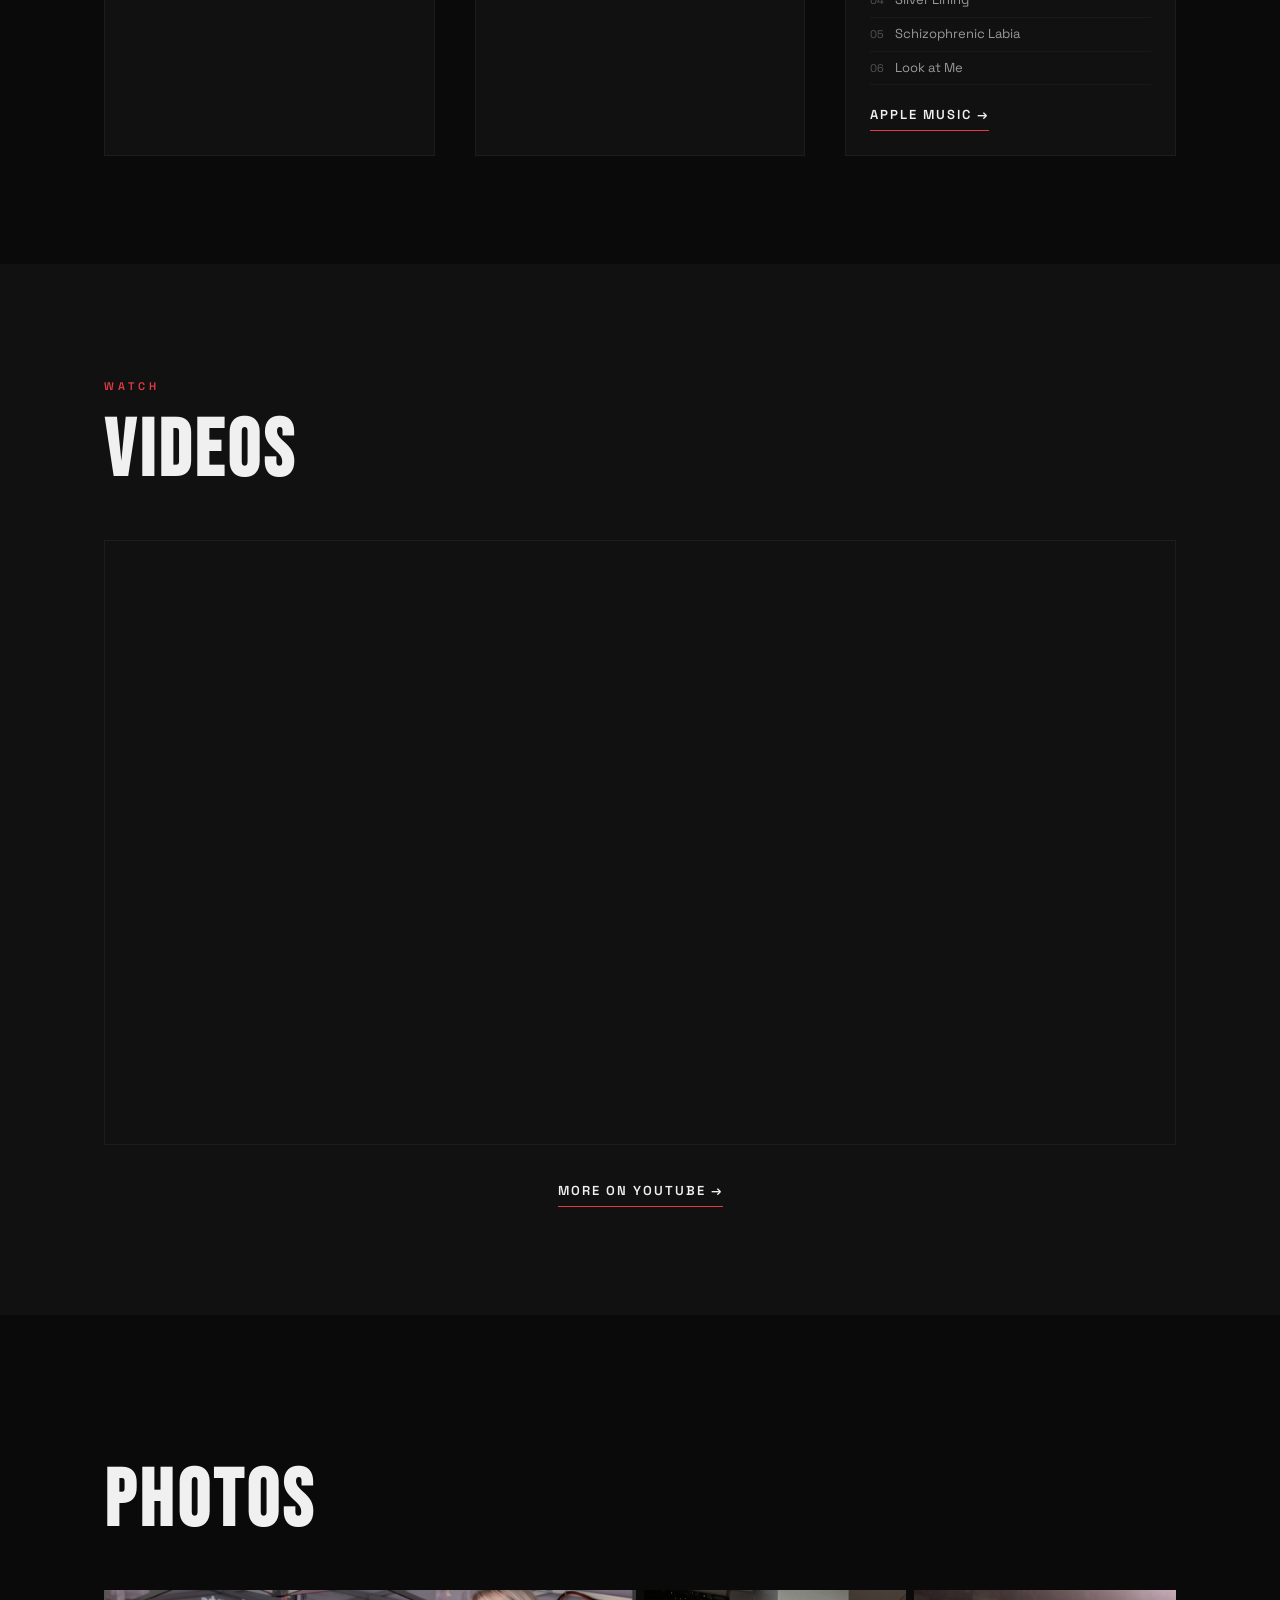
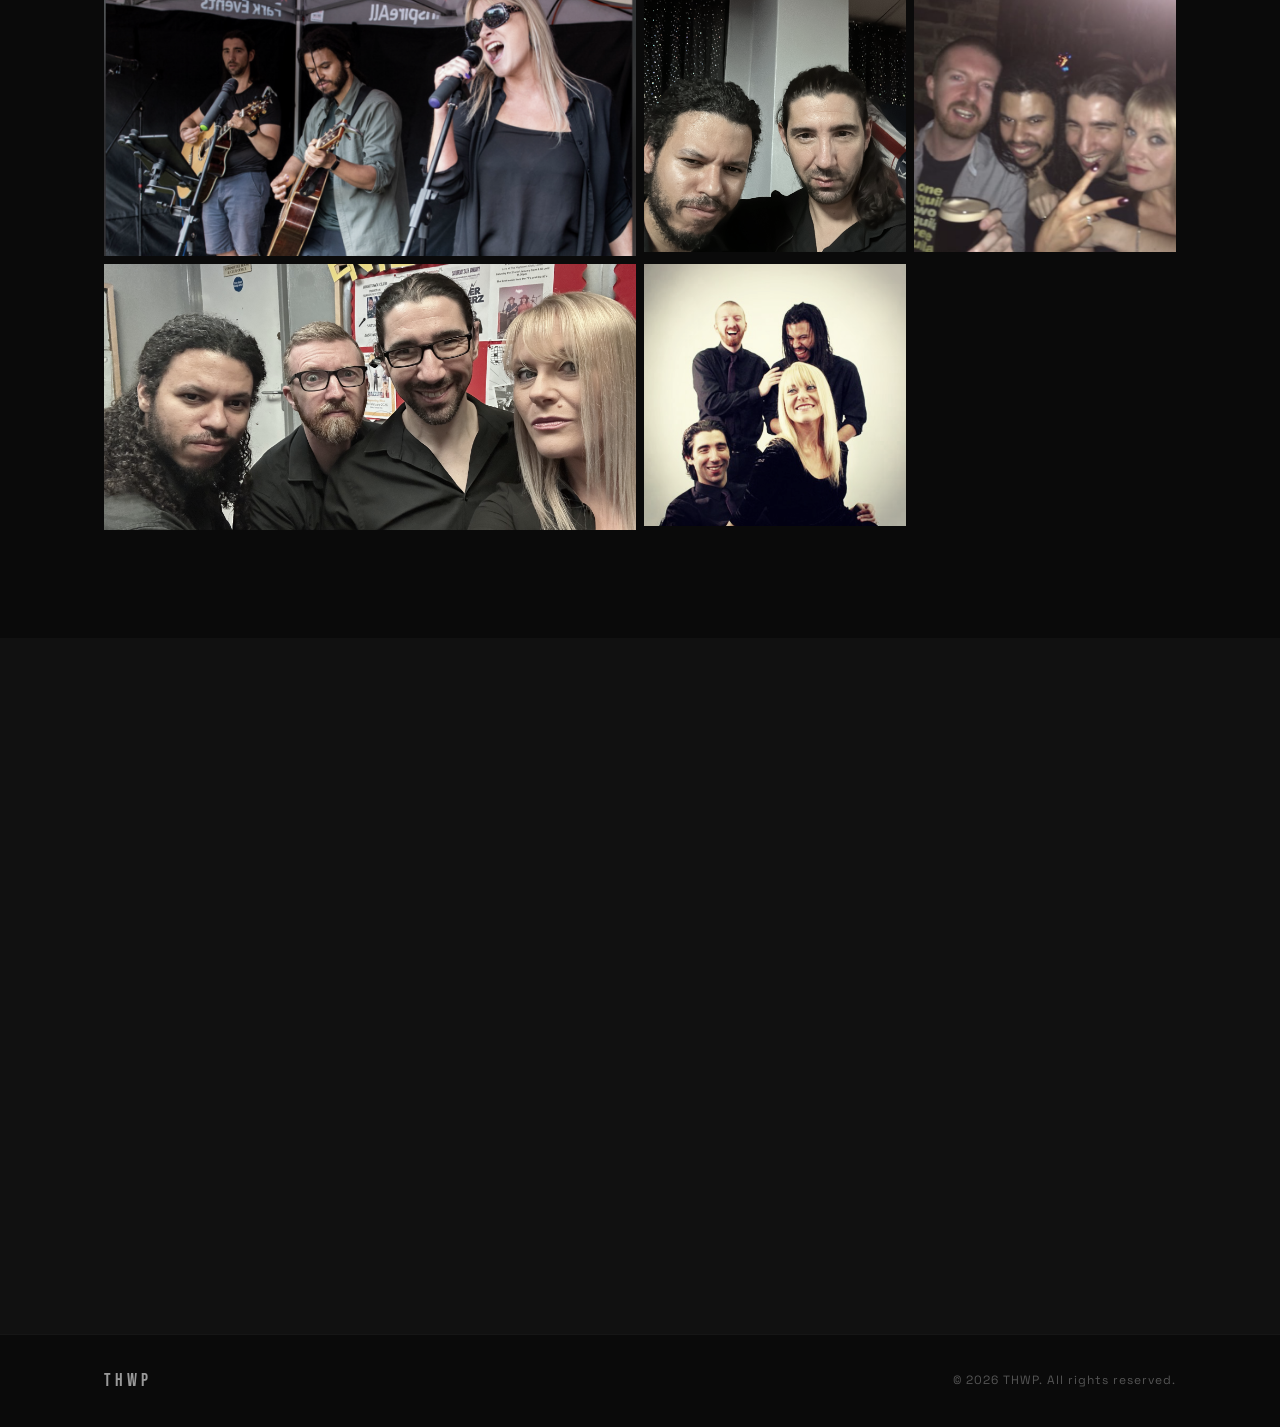
==== commit 61b35e63: "Add full Whiskey Tea EP tracklist https://claude.ai/code/session_01RnevjcouTZCVZZxqLik9QF" ====
--- a/index.html
+++ b/index.html
@@ -220,6 +220,11 @@
           <h3>Whiskey Tea</h3>
           <ol class="tracklist">
             <li>Into the Red</li>
+            <li>Bananas</li>
+            <li>I Remember Your Name</li>
+            <li>Silver Lining</li>
+            <li>Schizophrenic Labia</li>
+            <li>Look at Me</li>
           </ol>
           <a href="https://music.apple.com/us/artist/thwp/1233988064" target="_blank" rel="noopener" class="btn-link">Apple Music &rarr;</a>
         </div>
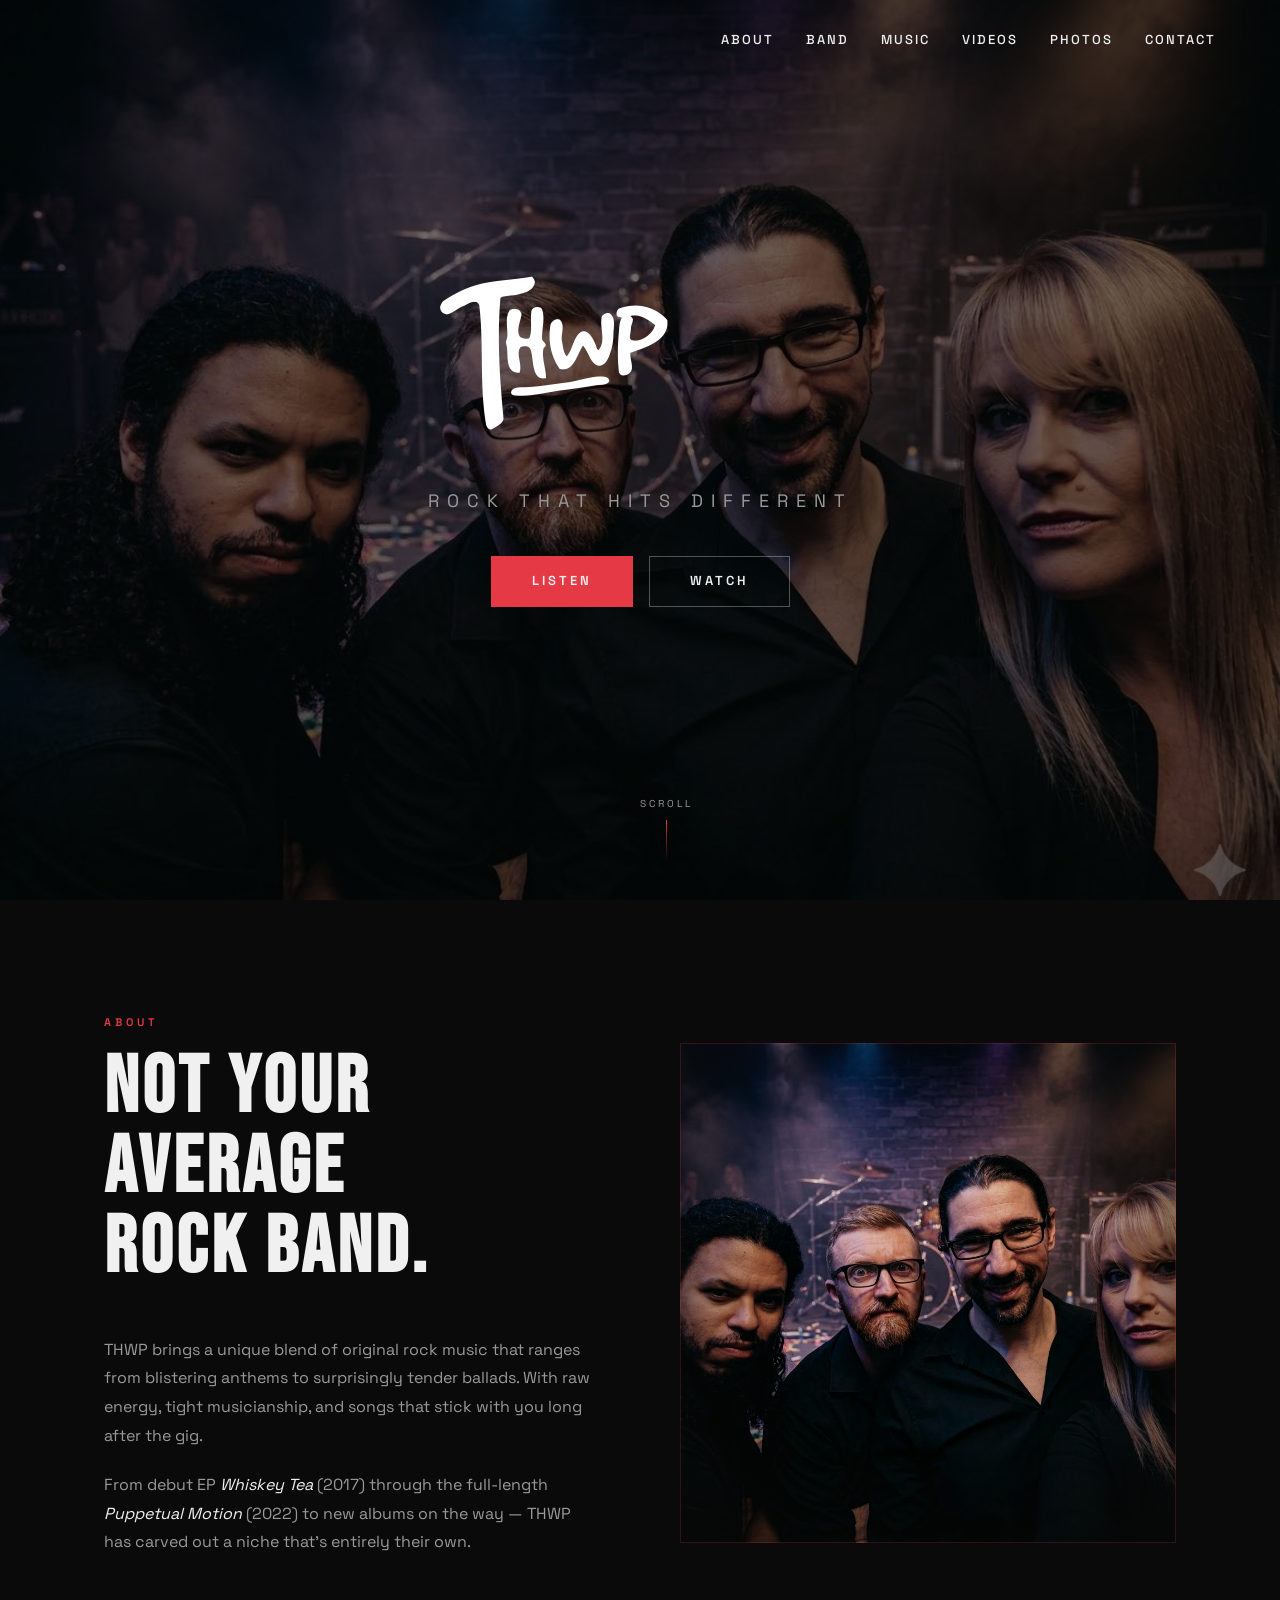
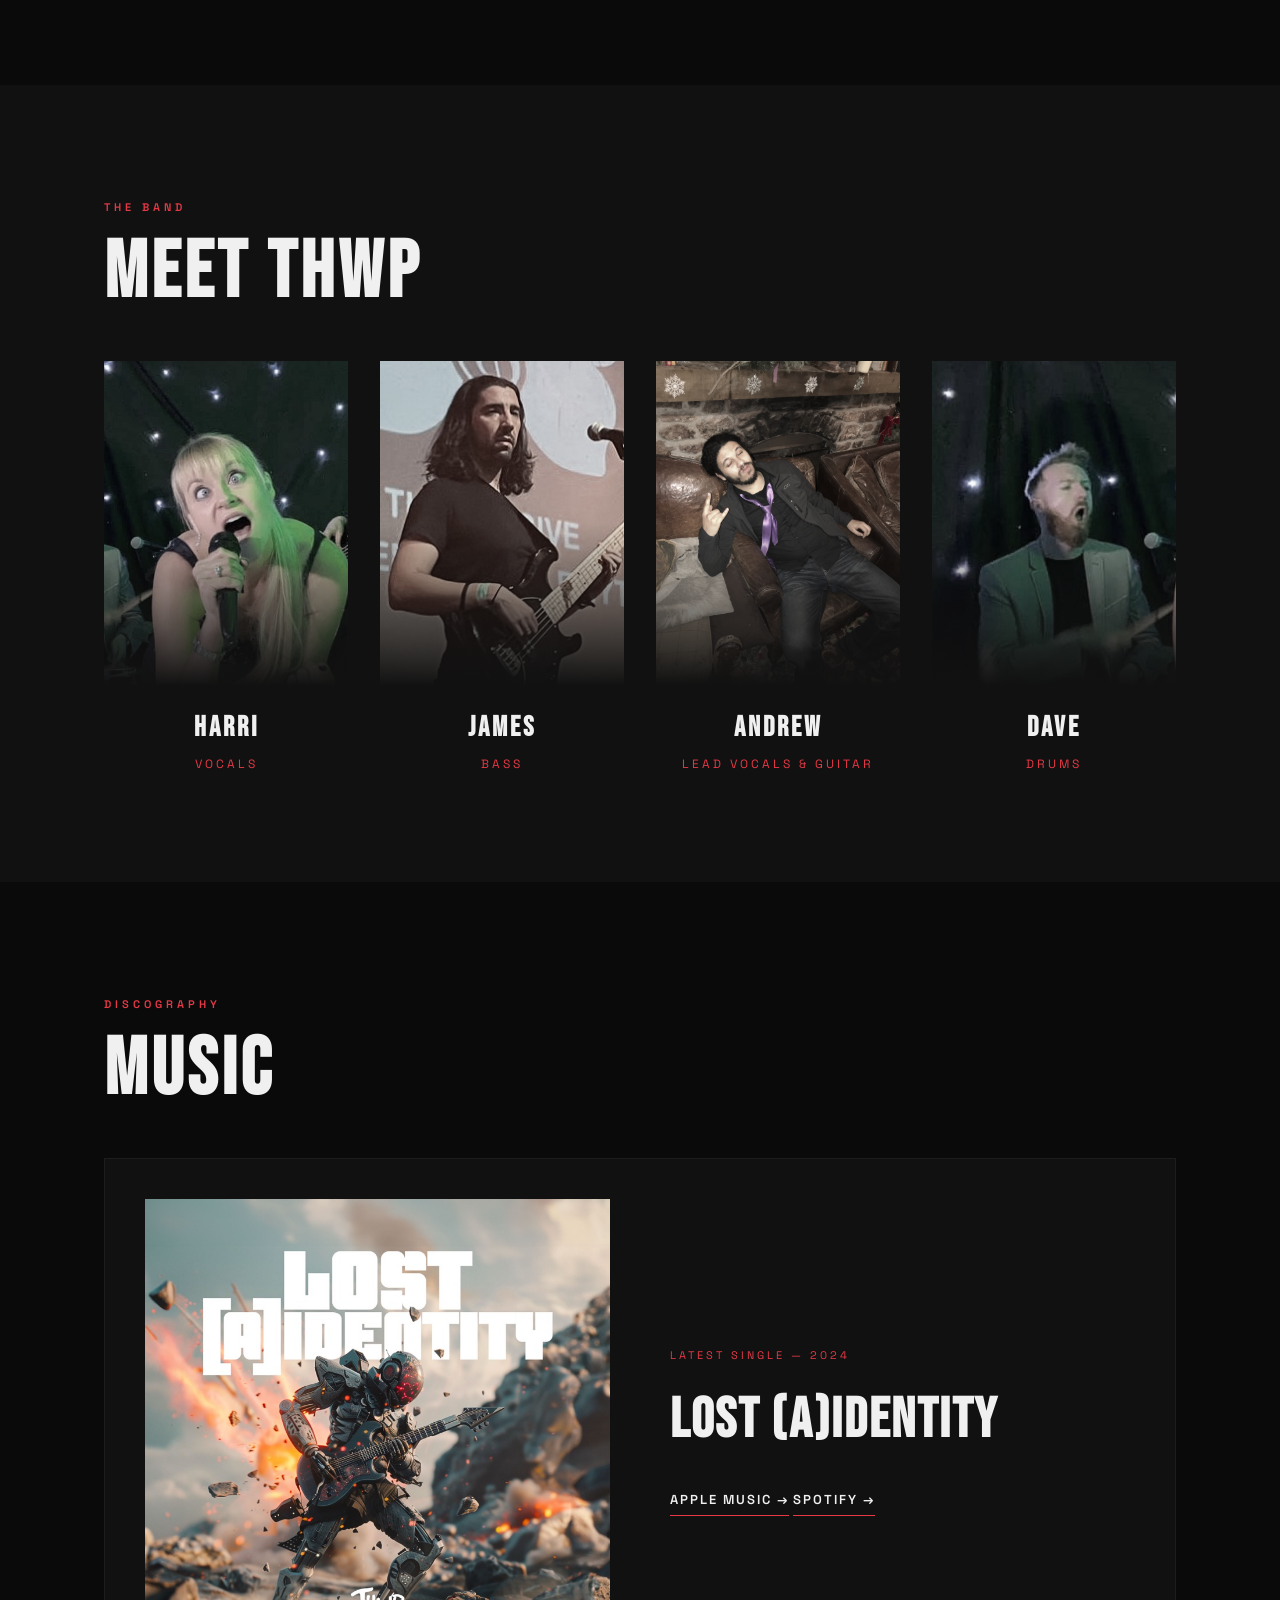
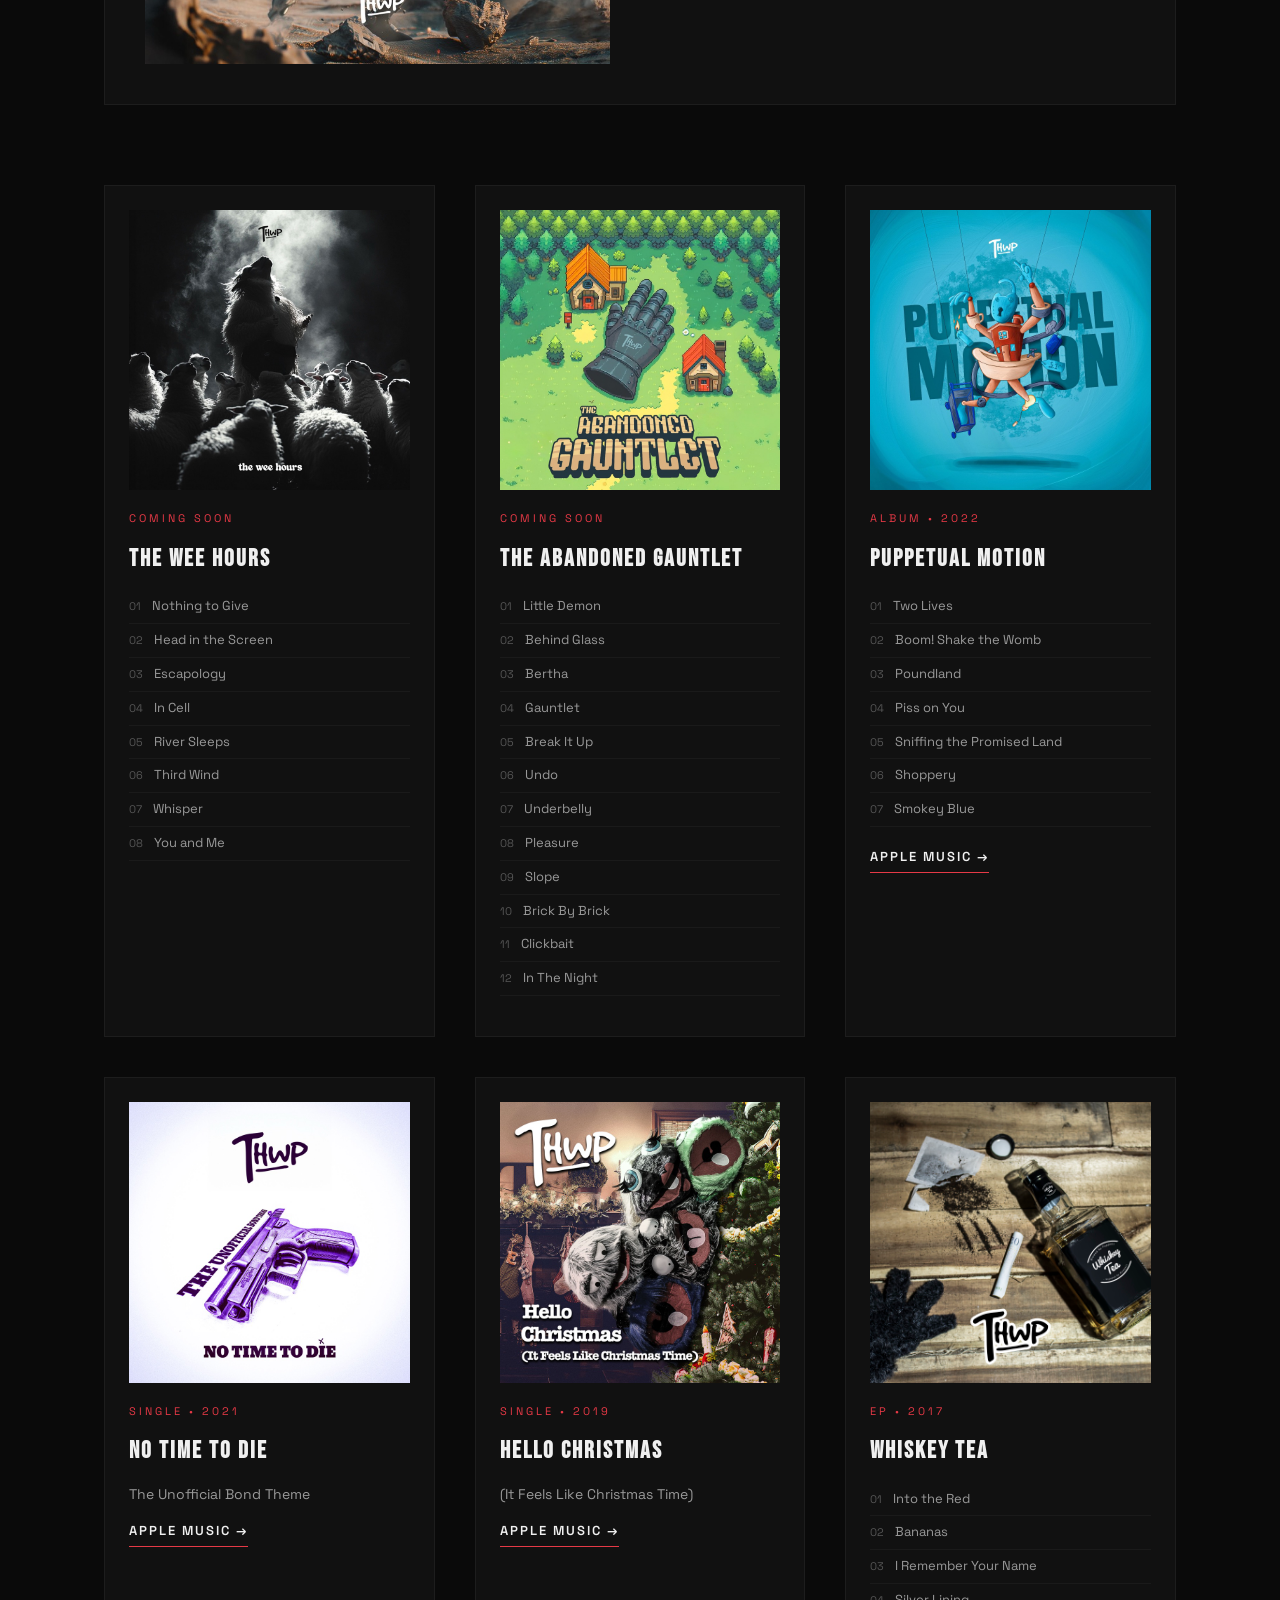
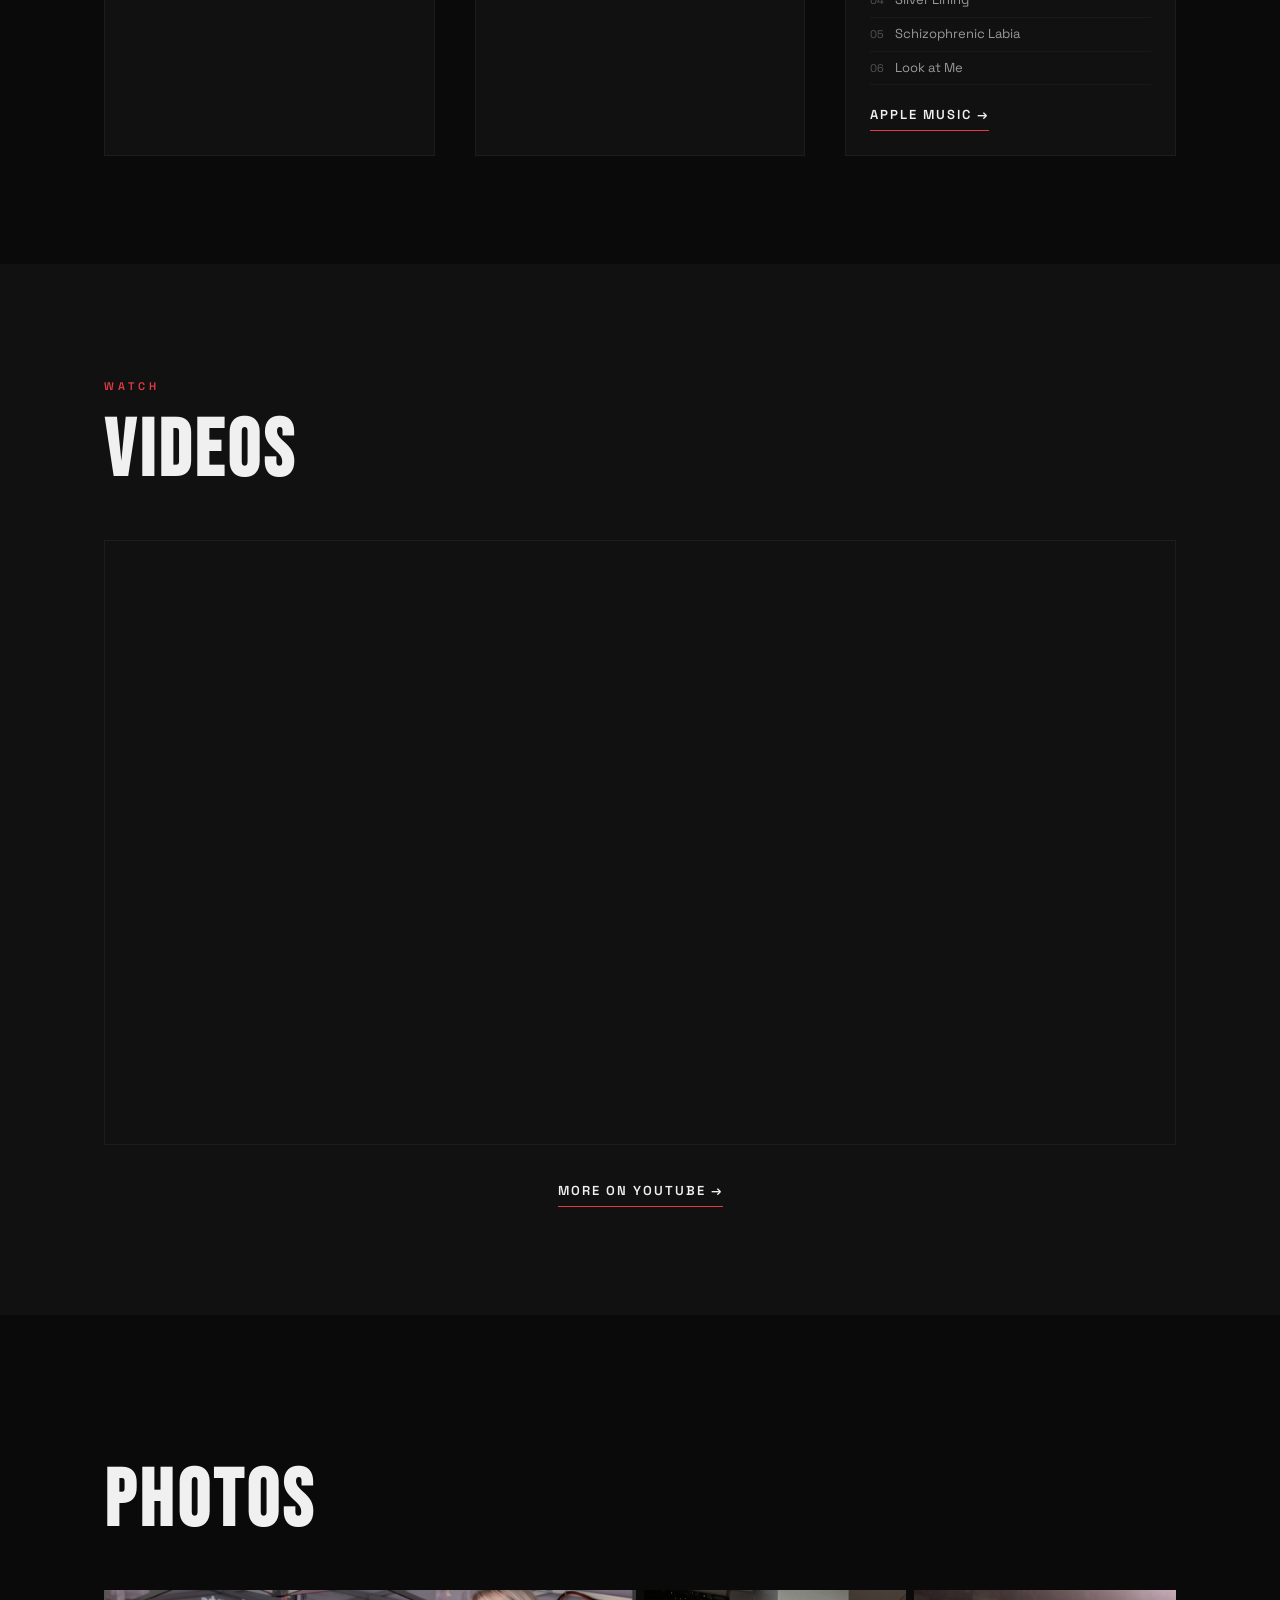
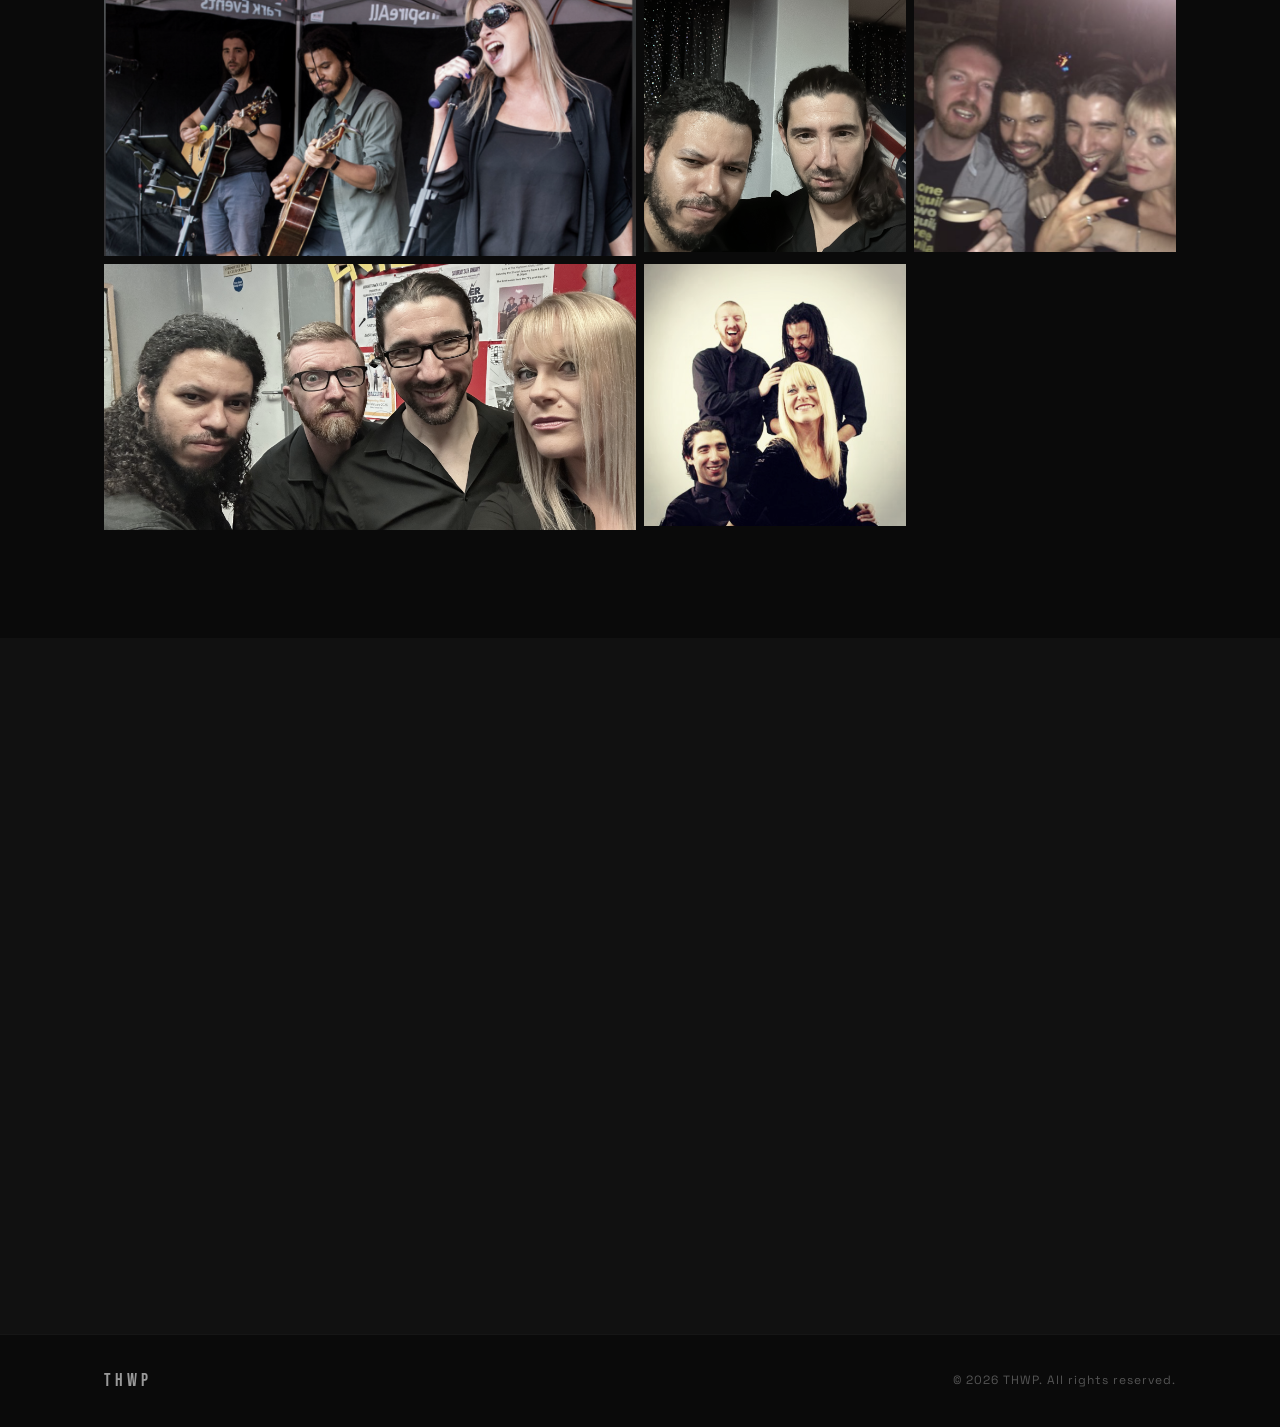
==== commit b266d409: "Use new band photo for hero and about sections https://claude.ai/code/session_01RnevjcouTZCVZZxqLik9" ====
--- a/index.html
+++ b/index.html
@@ -52,7 +52,7 @@
   <!-- Hero -->
   <section id="hero" class="hero">
     <div class="hero-bg">
-      <img src="images/Jan 8 Screenshot.png" alt="" aria-hidden="true">
+      <img src="images/WhatsApp Image 2026-03-10 at 19.02.51.jpeg" alt="" aria-hidden="true">
     </div>
     <div class="hero-content">
       <div class="hero-title-wrap">
@@ -81,7 +81,7 @@
           <p class="body-text" data-reveal>From debut EP <em>Whiskey Tea</em> (2017) through the full-length <em>Puppetual Motion</em> (2022) to new albums on the way &mdash; THWP has carved out a niche that's entirely their own.</p>
         </div>
         <div class="split-image" data-reveal>
-          <img src="images/Jan 8 Screenshot.png" alt="THWP band photo">
+          <img src="images/WhatsApp Image 2026-03-10 at 19.02.51.jpeg" alt="THWP band photo">
         </div>
       </div>
     </div>
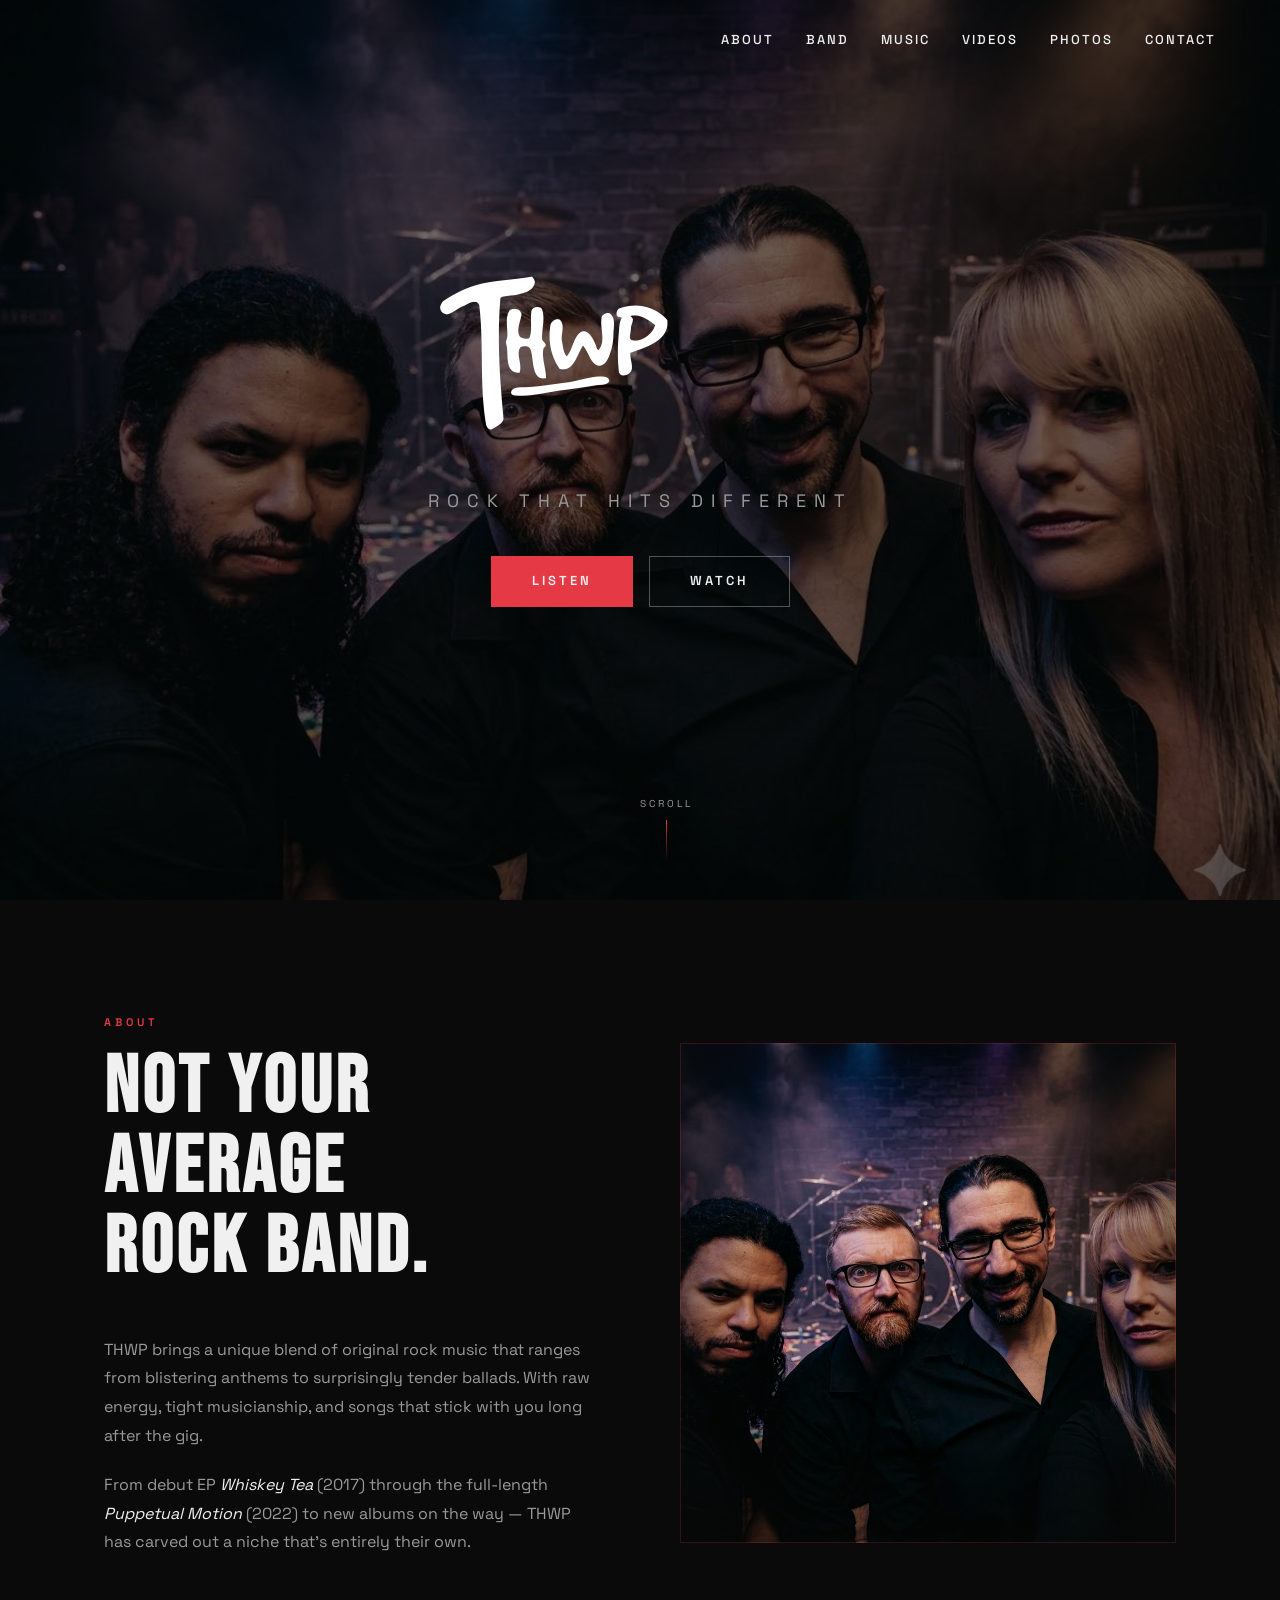
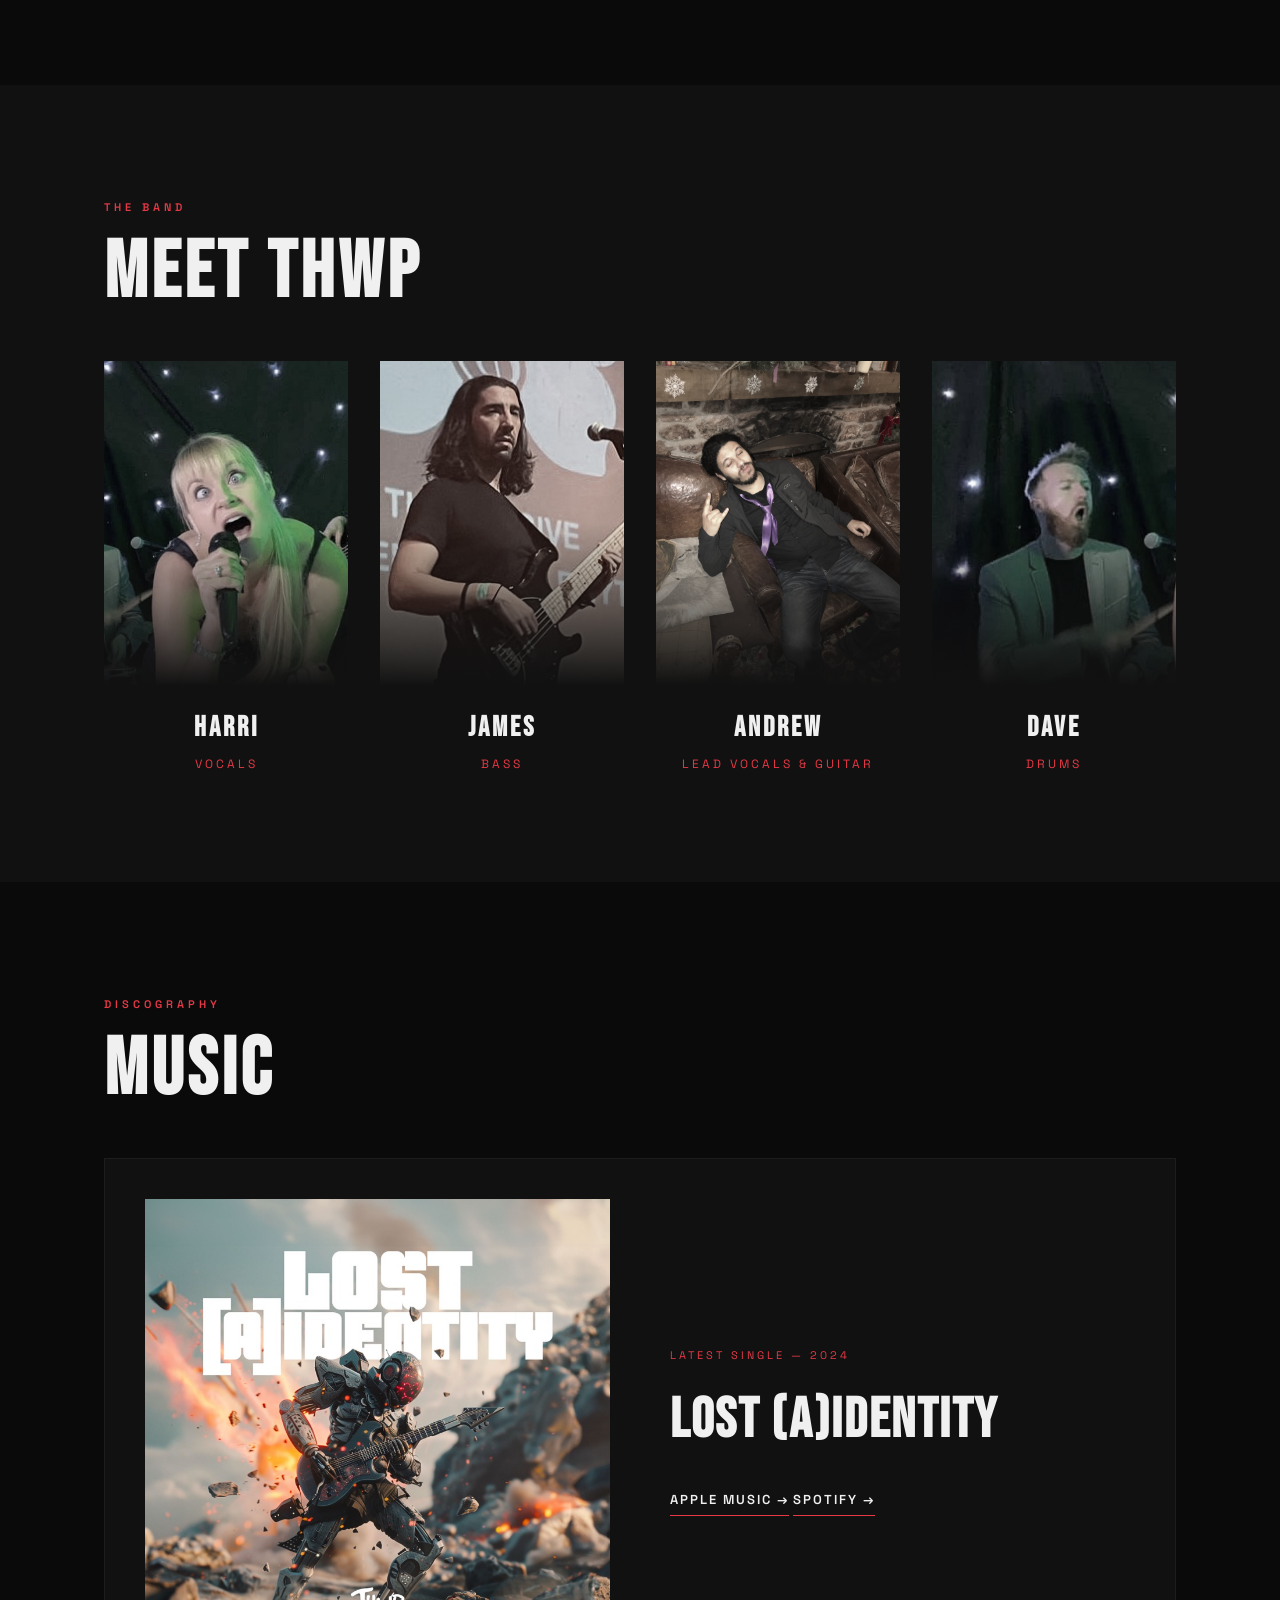
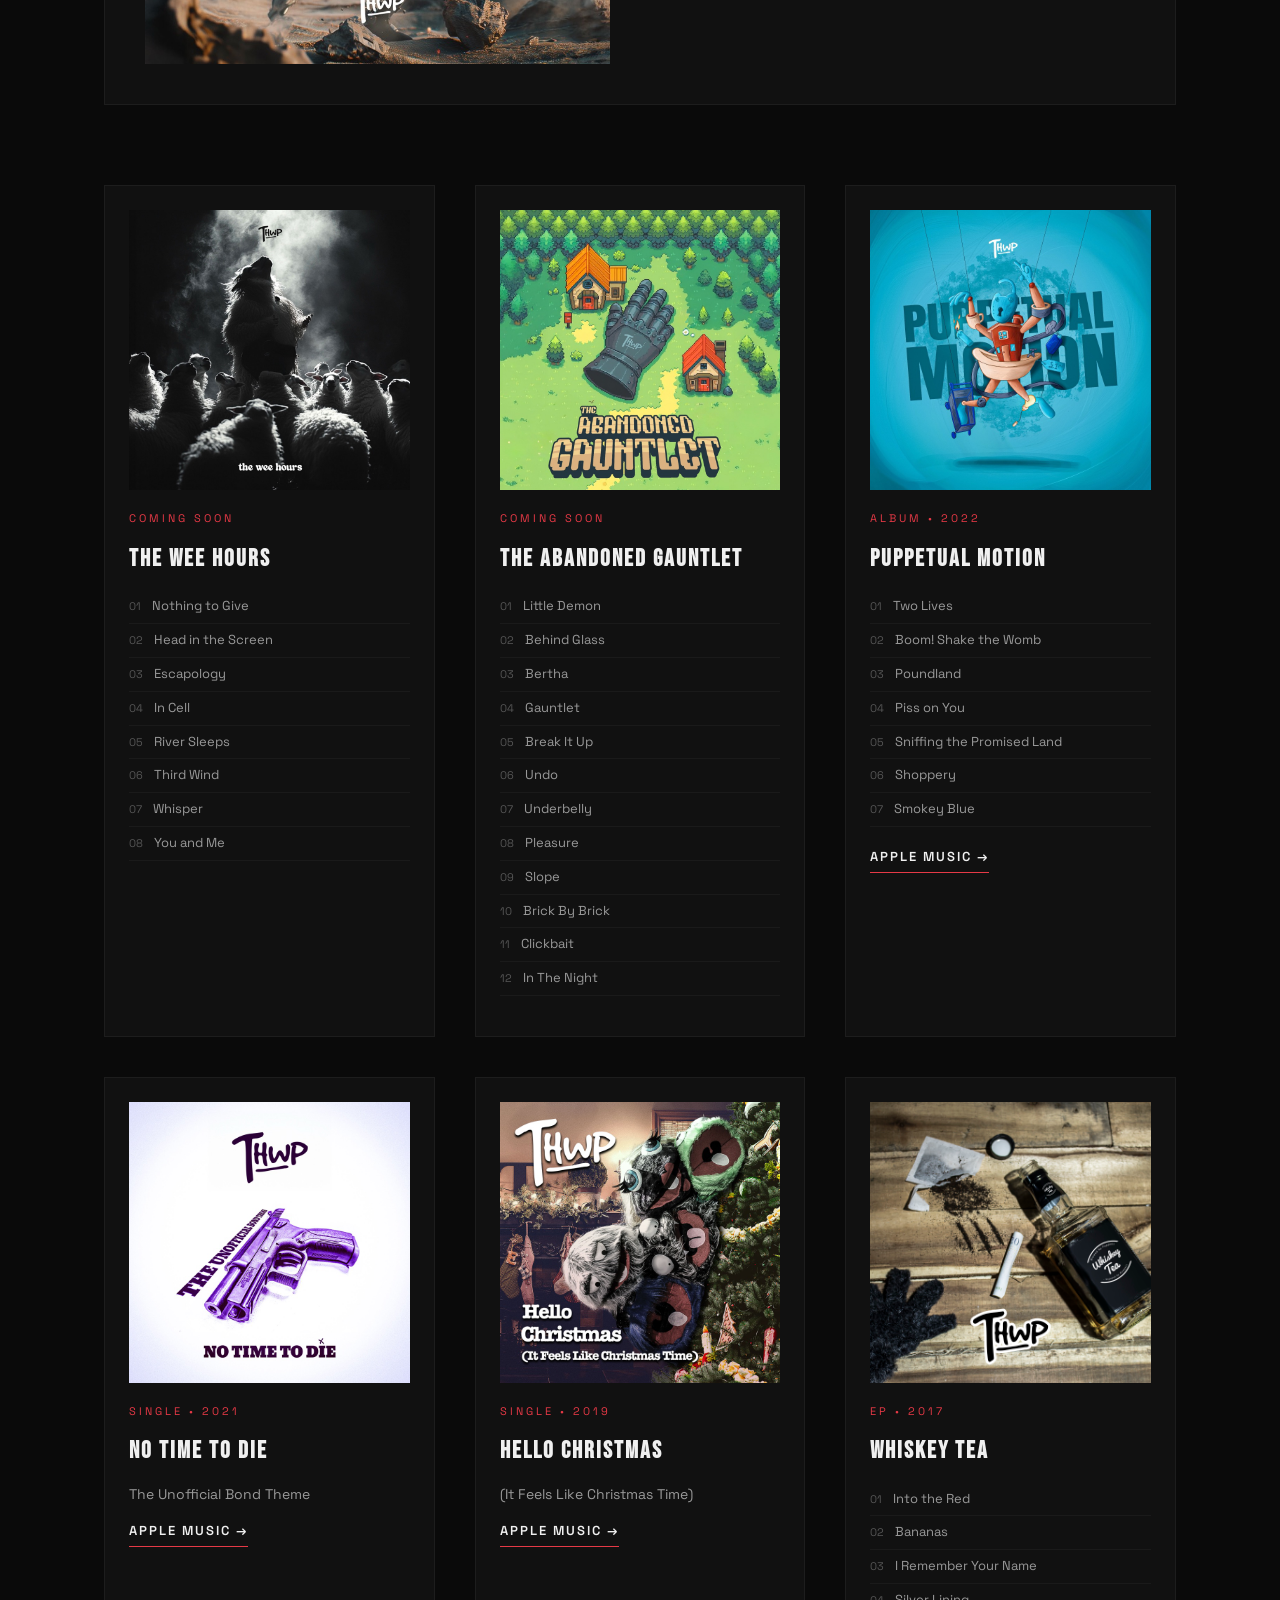
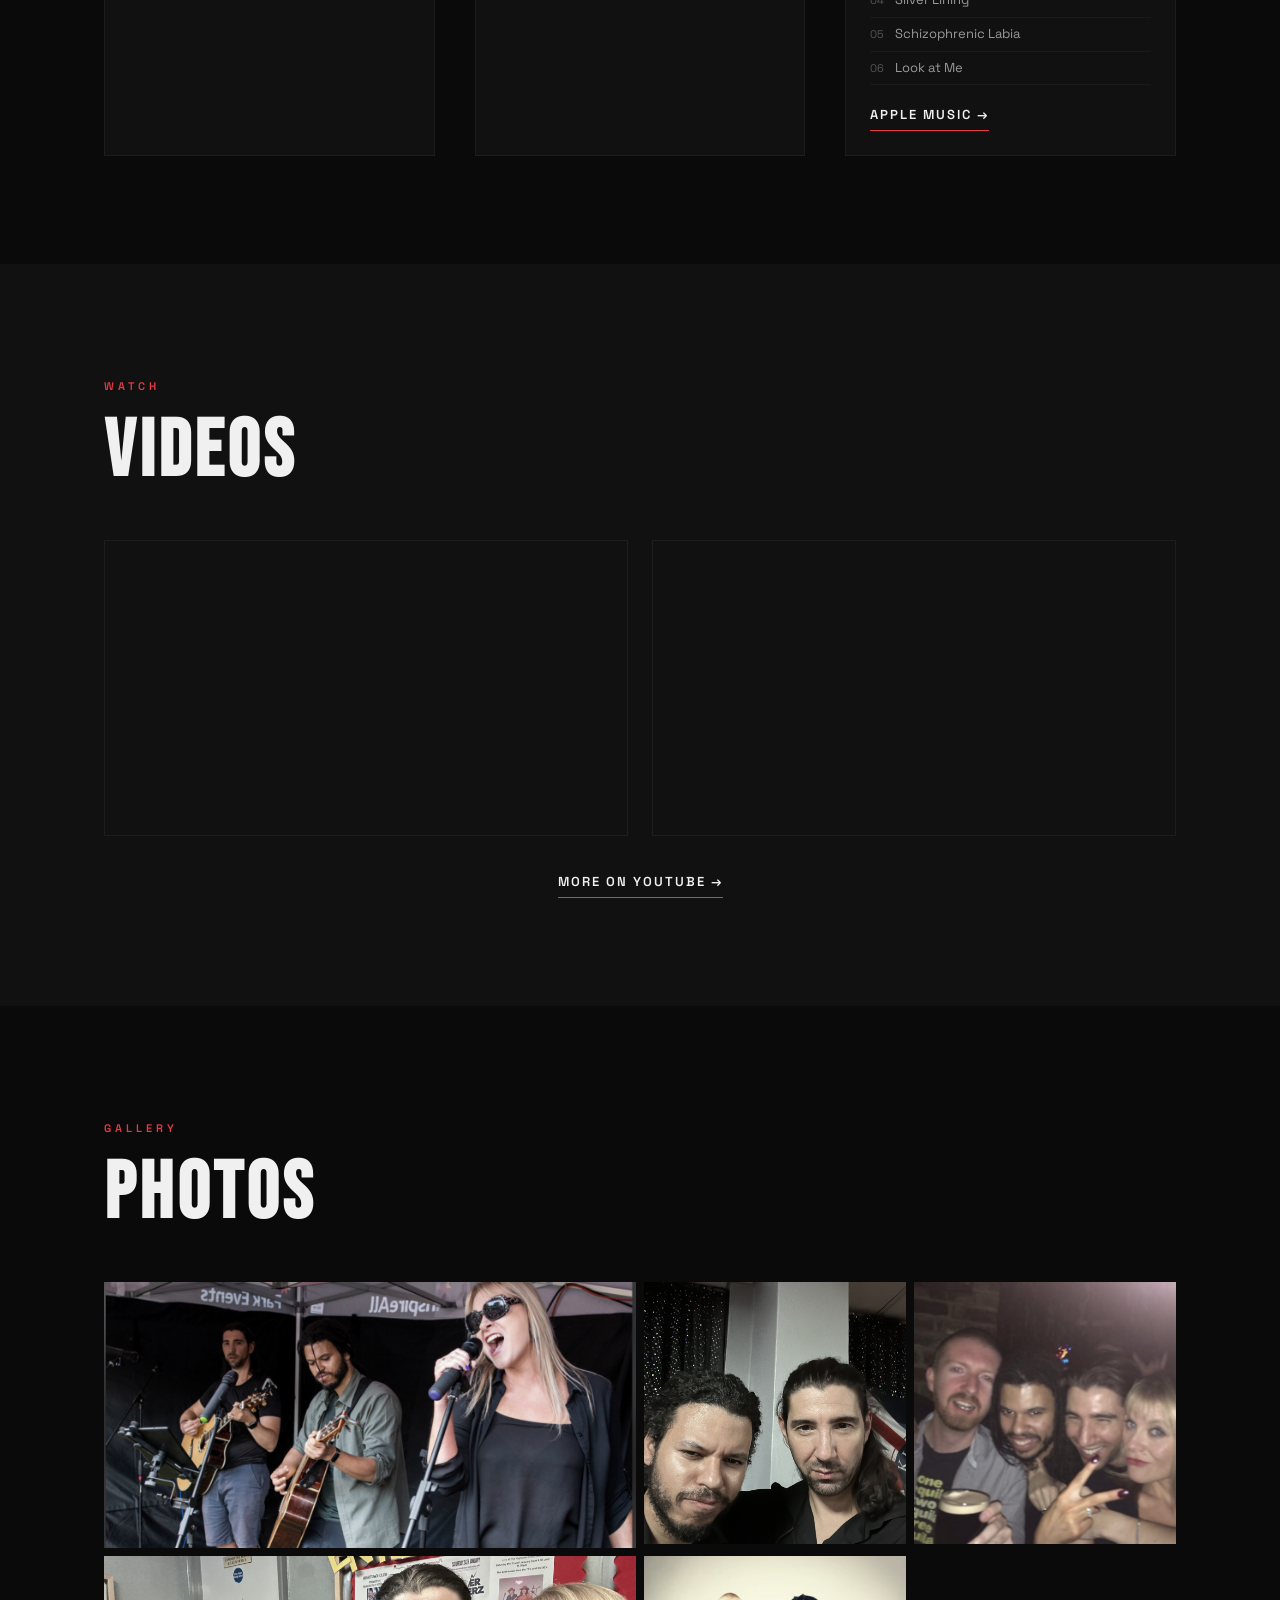
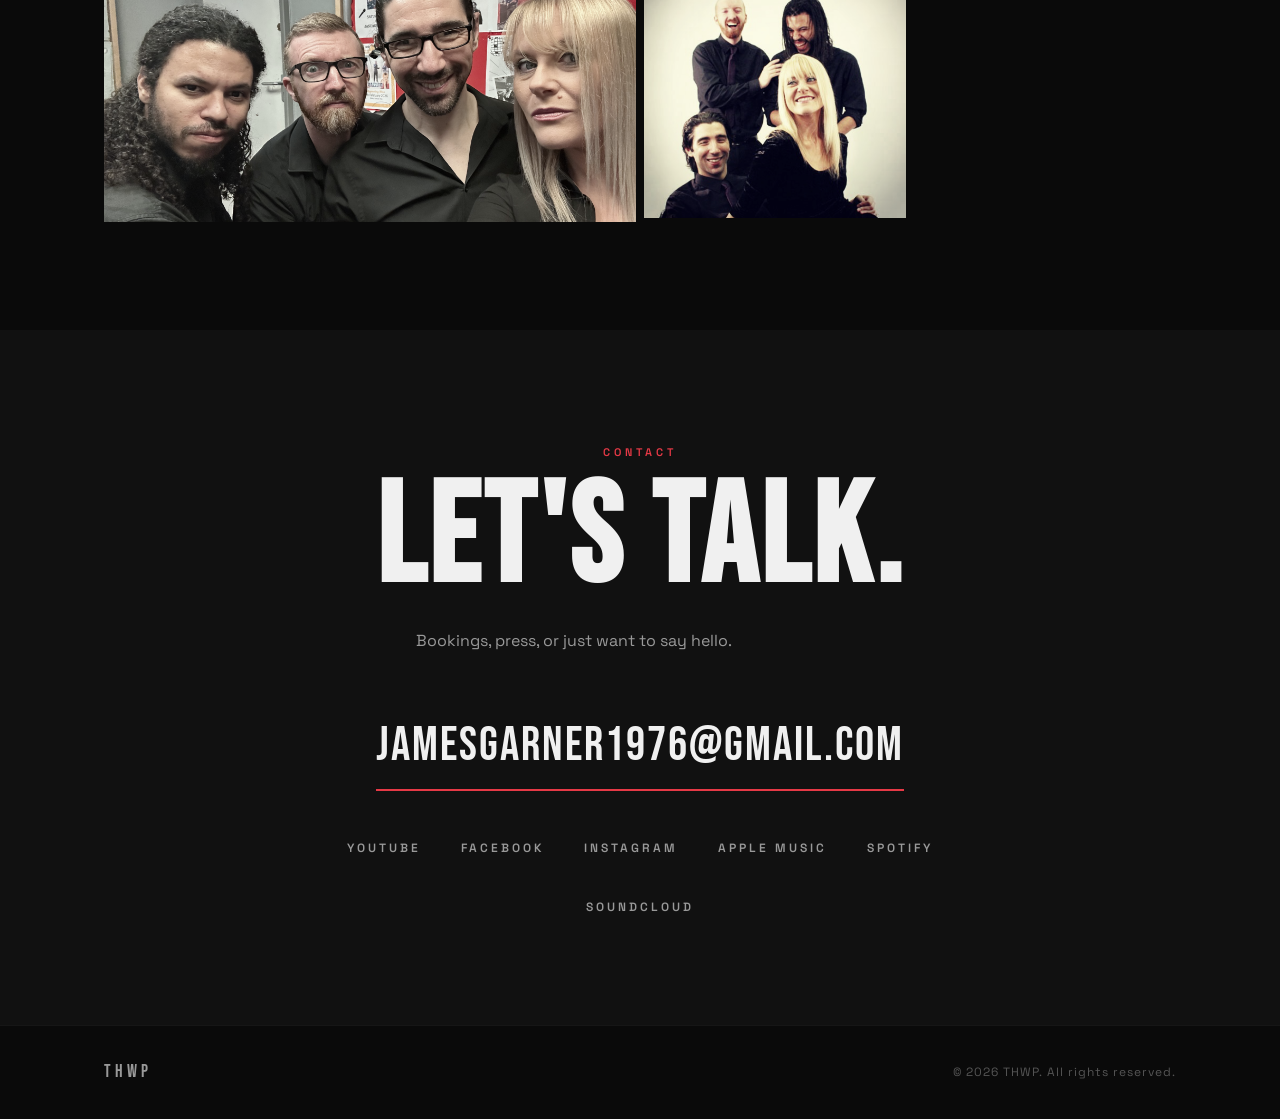
==== commit 2664dcf6: "Add new video and display videos in side-by-side grid https://claude.ai/code/session_01RnevjcouTZCVZ" ====
--- a/index.html
+++ b/index.html
@@ -237,14 +237,25 @@
     <div class="container">
       <span class="label" data-reveal>Watch</span>
       <h2 class="heading-lg" data-reveal>Videos</h2>
-      <div class="video-player" data-reveal>
-        <iframe
-          src="https://www.youtube.com/embed/IF3dwK05FdU"
-          title="THWP Video"
-          frameborder="0"
-          allow="accelerometer; autoplay; clipboard-write; encrypted-media; gyroscope; picture-in-picture"
-          allowfullscreen>
-        </iframe>
+      <div class="video-grid" data-reveal>
+        <div class="video-player">
+          <iframe
+            src="https://www.youtube.com/embed/fL4hR7bsfpU"
+            title="THWP Video"
+            frameborder="0"
+            allow="accelerometer; autoplay; clipboard-write; encrypted-media; gyroscope; picture-in-picture"
+            allowfullscreen>
+          </iframe>
+        </div>
+        <div class="video-player">
+          <iframe
+            src="https://www.youtube.com/embed/IF3dwK05FdU"
+            title="THWP Video"
+            frameborder="0"
+            allow="accelerometer; autoplay; clipboard-write; encrypted-media; gyroscope; picture-in-picture"
+            allowfullscreen>
+          </iframe>
+        </div>
       </div>
       <div class="video-cta" data-reveal>
         <a href="https://www.youtube.com/@thwpmusic7276" target="_blank" rel="noopener" class="btn-link">More on YouTube &rarr;</a>
--- a/style.css
+++ b/style.css
@@ -720,11 +720,23 @@
 }
 
 /* ---------- Videos ---------- */
+.video-grid {
+  display: grid;
+  grid-template-columns: 1fr 1fr;
+  gap: 24px;
+  margin-bottom: 32px;
+}
+
+@media (max-width: 768px) {
+  .video-grid {
+    grid-template-columns: 1fr;
+  }
+}
+
 .video-player {
   position: relative;
   width: 100%;
   padding-top: 56.25%;
-  margin-bottom: 32px;
   overflow: hidden;
   border: 1px solid rgba(255,255,255,0.05);
 }
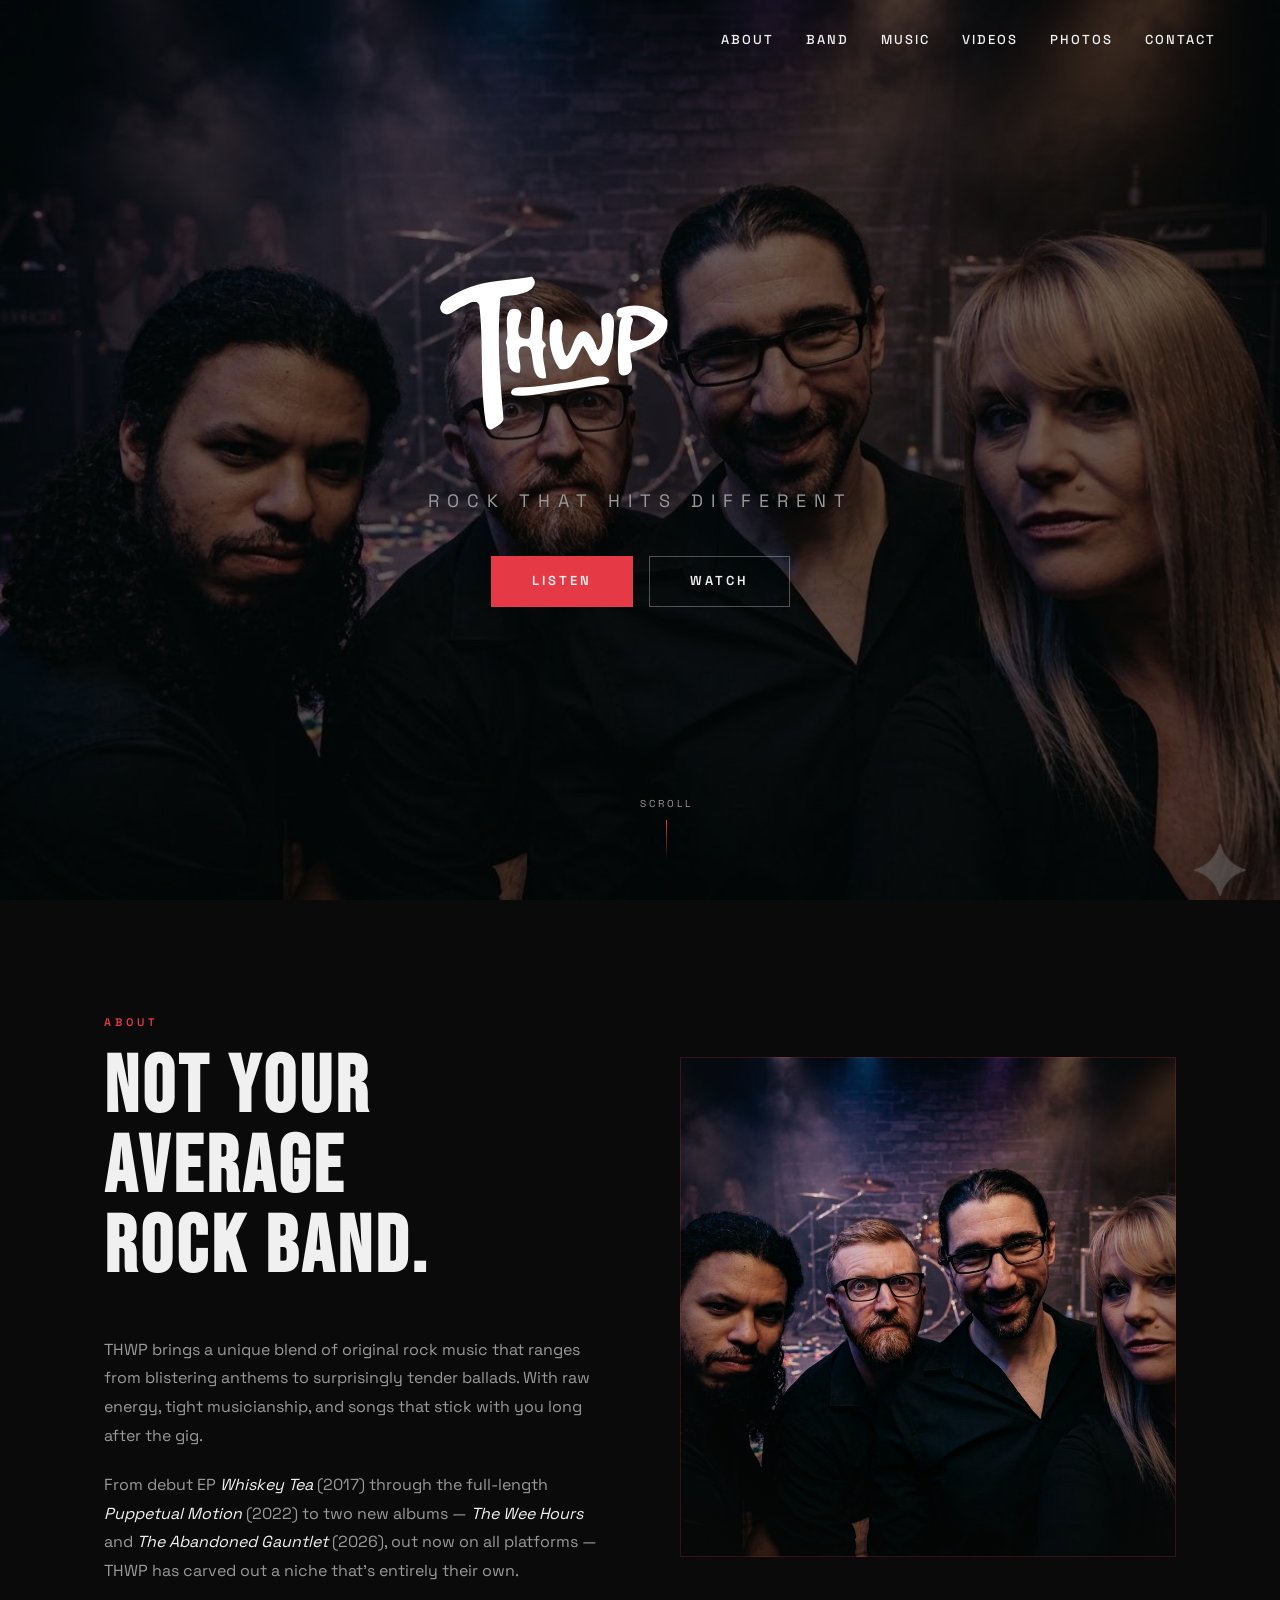
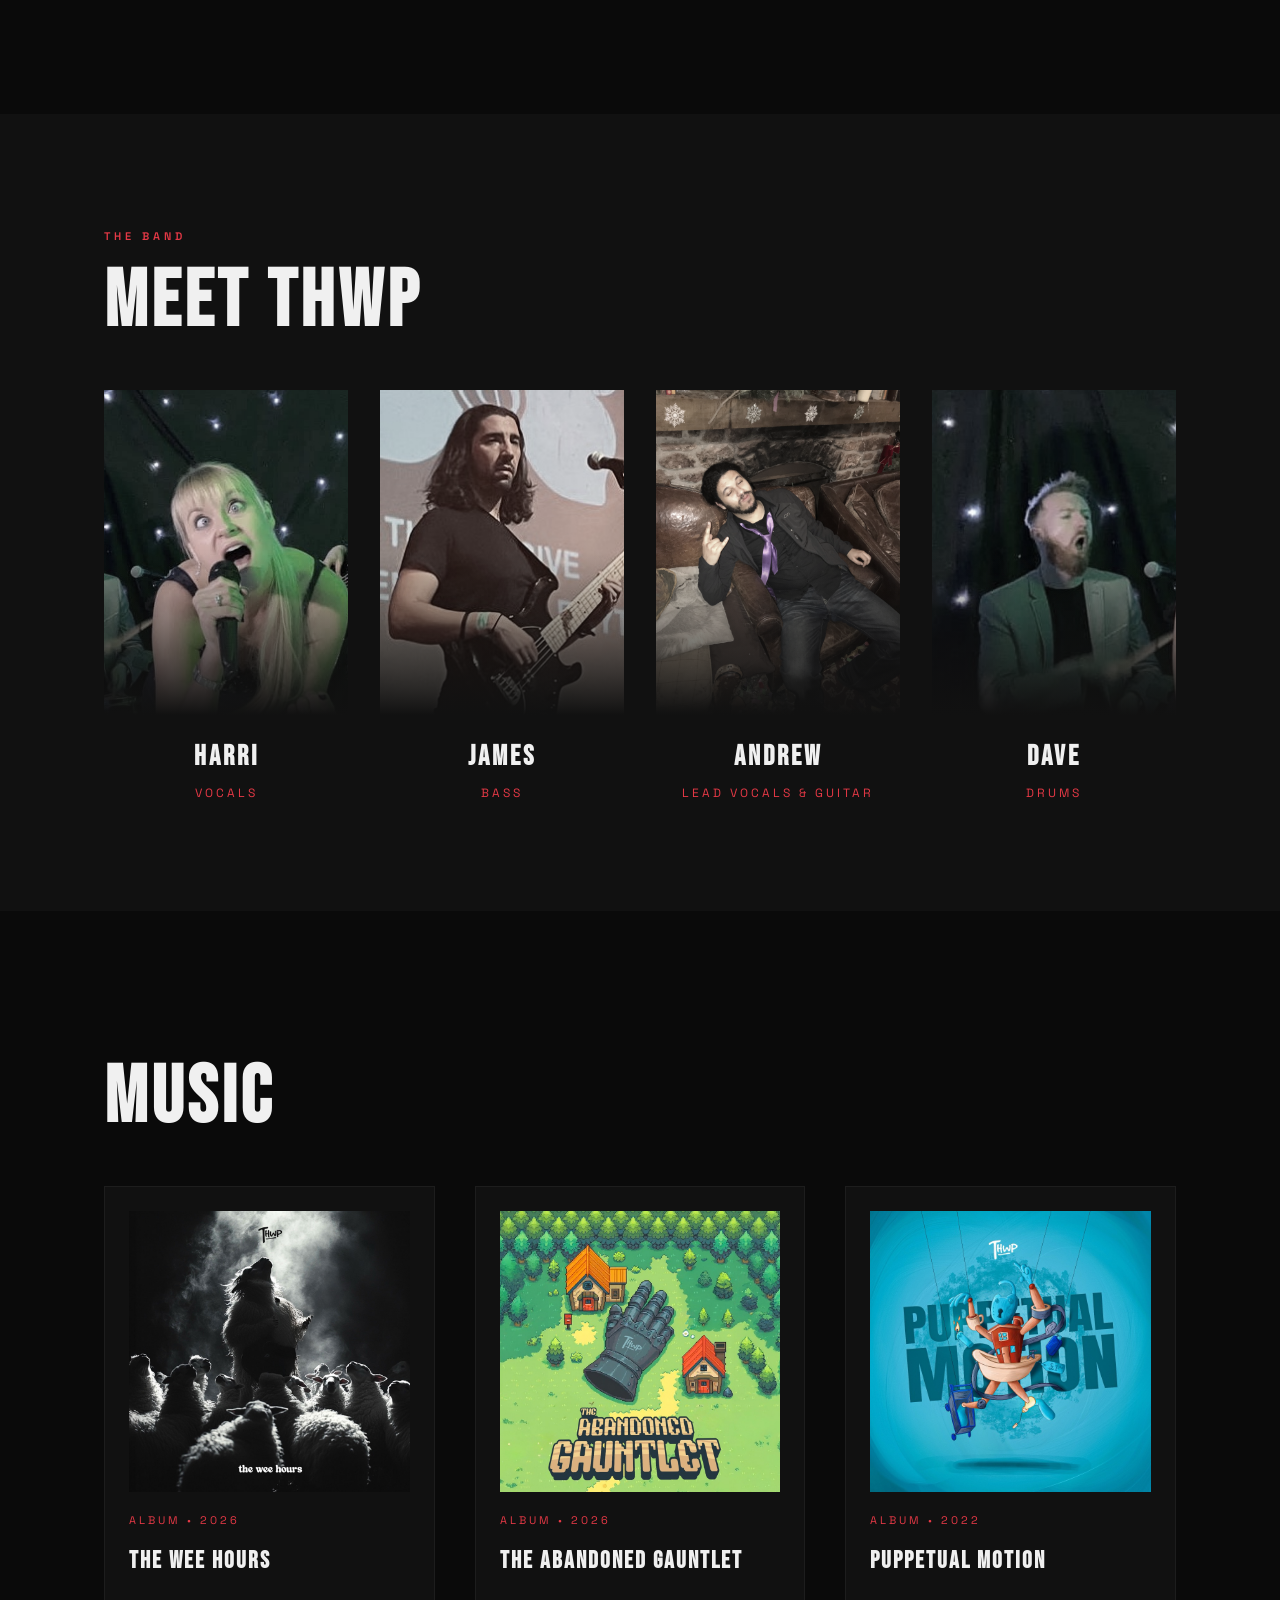
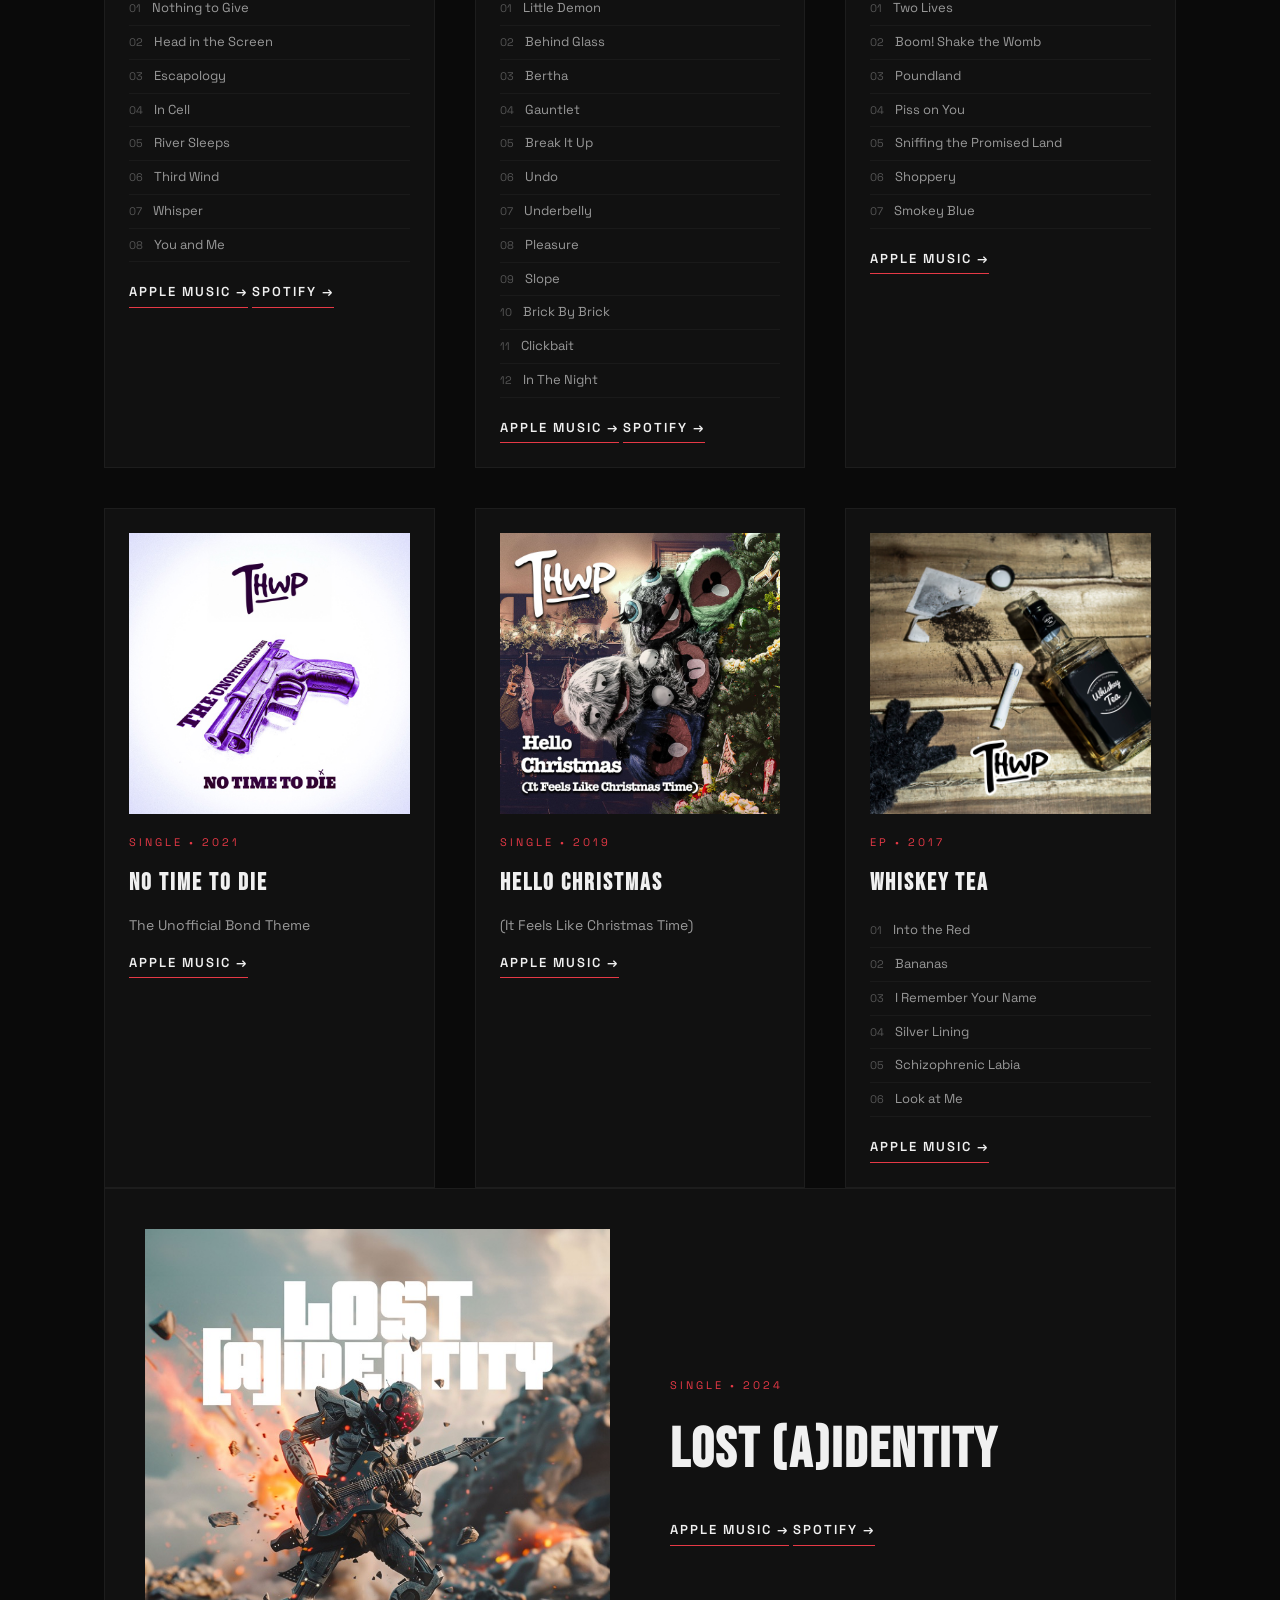
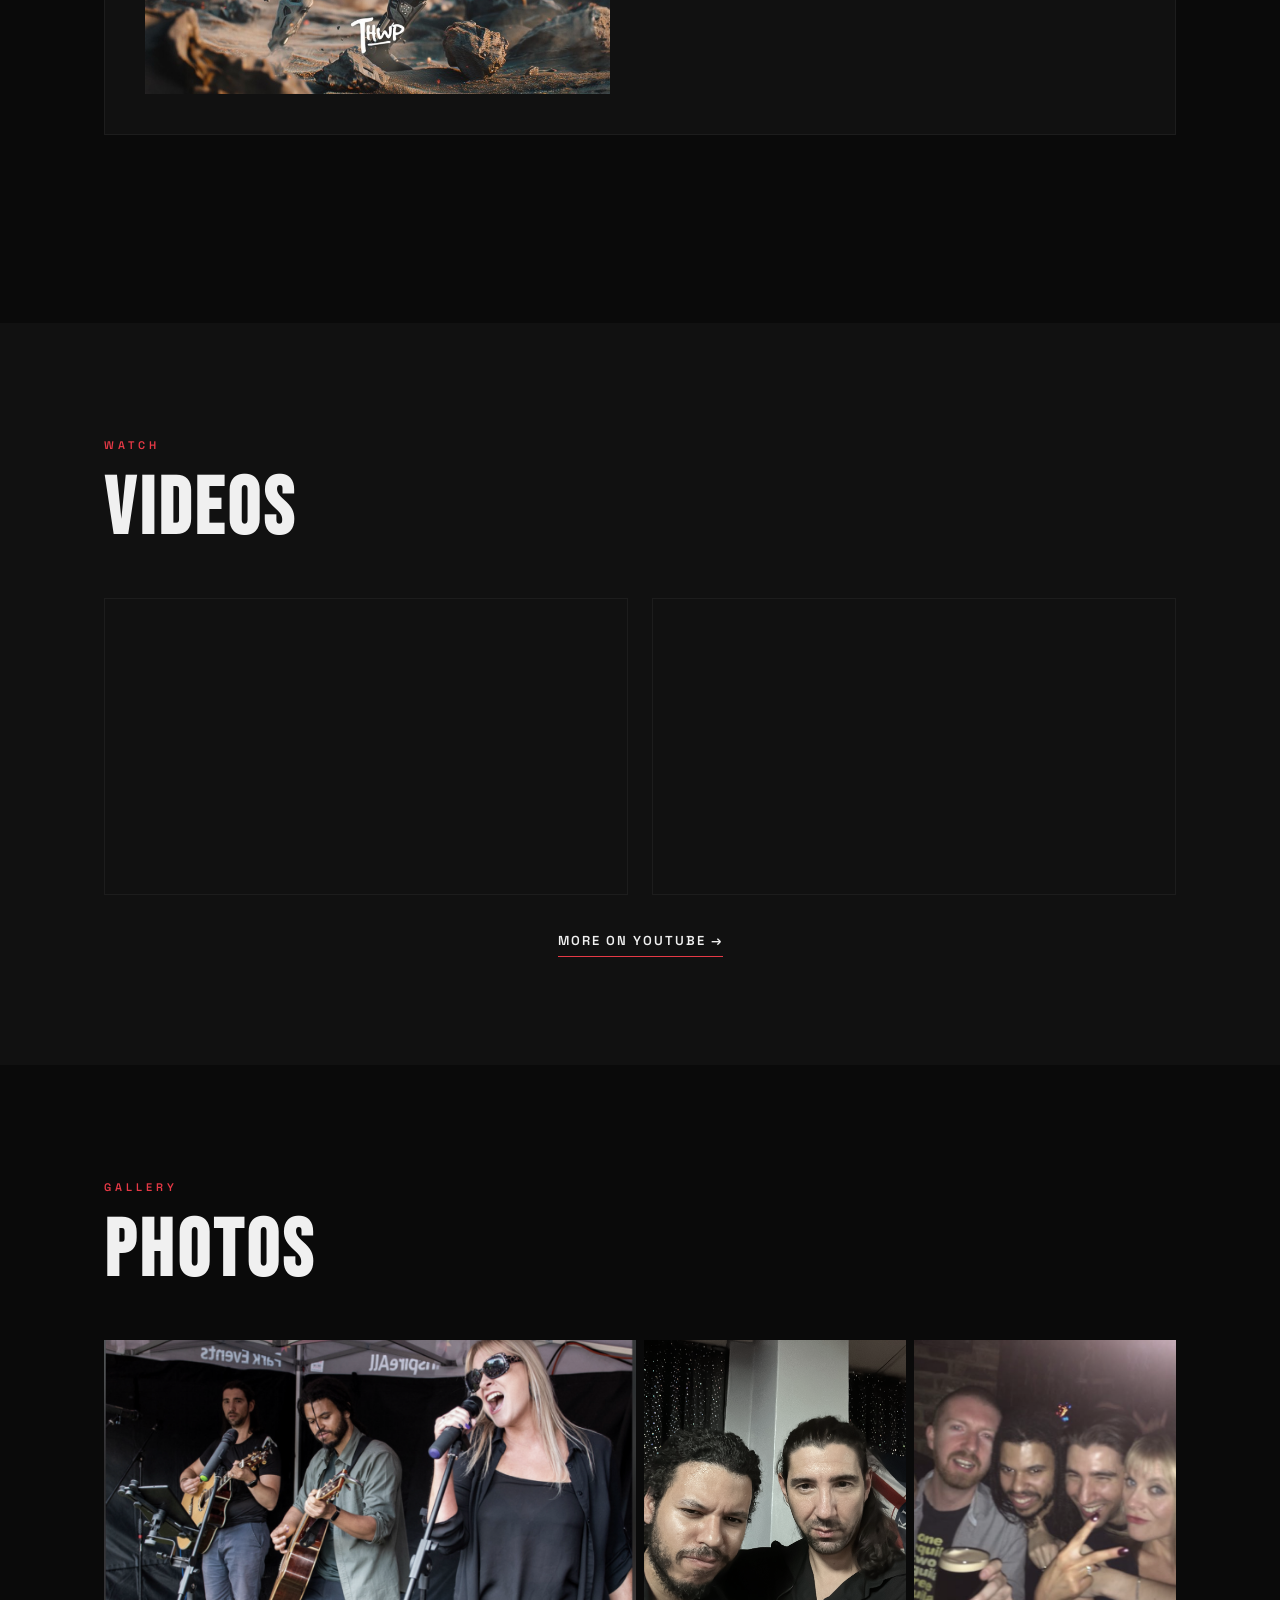
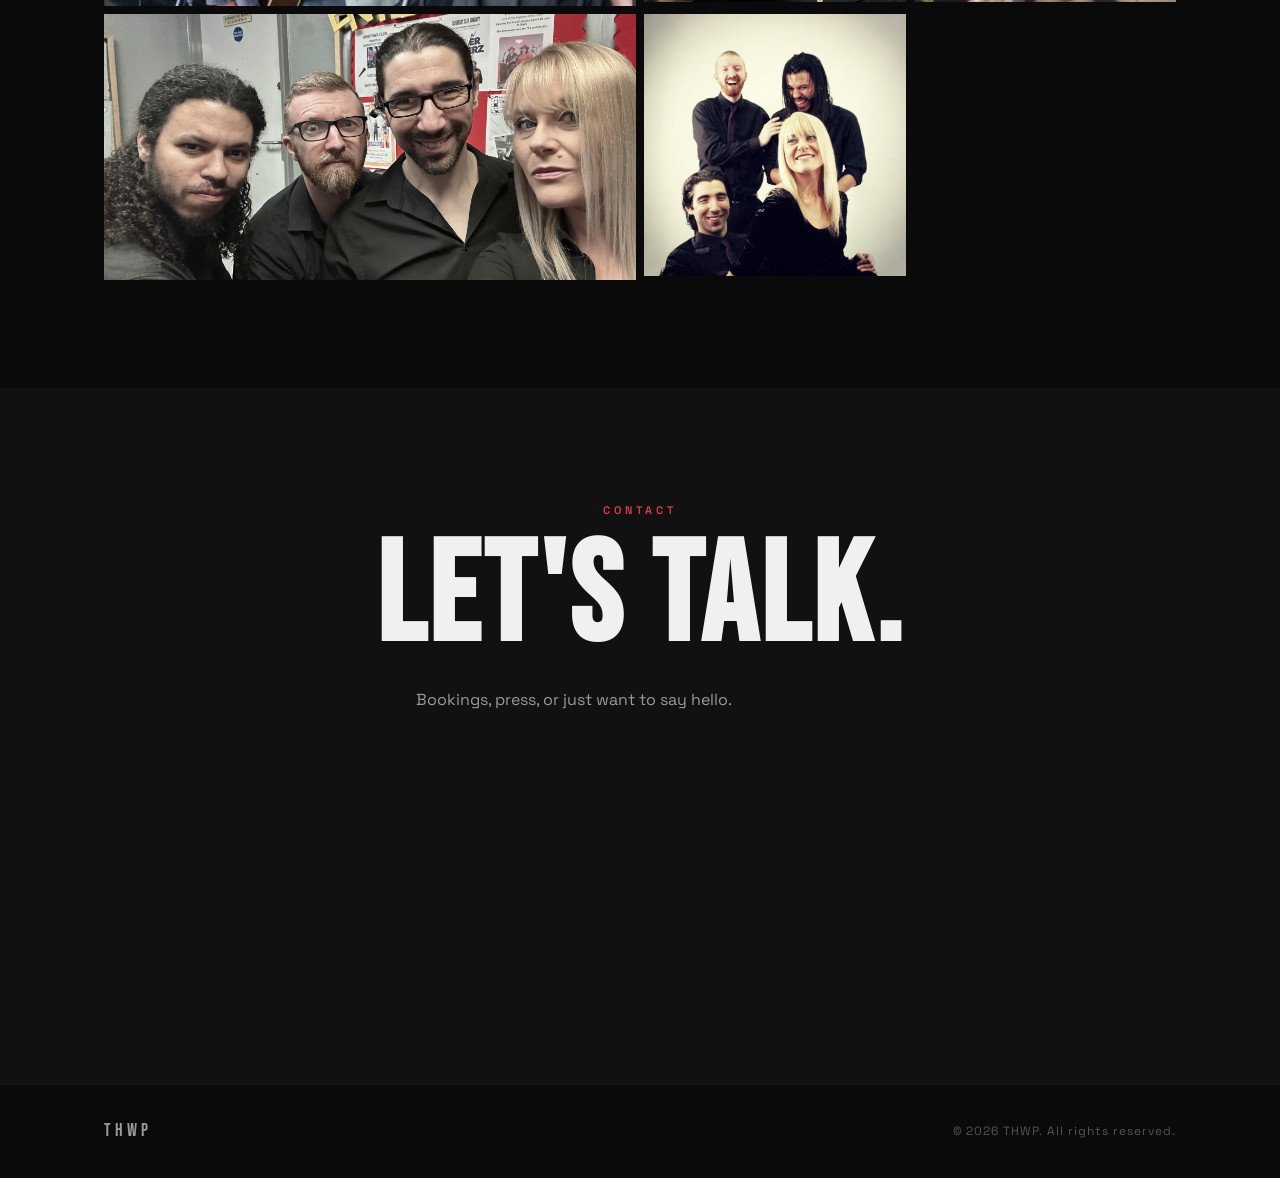
==== commit 6461be6e: "Update mobile hero, feature new albums, refresh About copy - Mobile hero now shows the full band pho" ====
--- a/index.html
+++ b/index.html
@@ -78,7 +78,7 @@
           <span class="label" data-reveal>About</span>
           <h2 class="heading-lg" data-reveal>Not your average<br>rock band.</h2>
           <p class="body-text" data-reveal>THWP brings a unique blend of original rock music that ranges from blistering anthems to surprisingly tender ballads. With raw energy, tight musicianship, and songs that stick with you long after the gig.</p>
-          <p class="body-text" data-reveal>From debut EP <em>Whiskey Tea</em> (2017) through the full-length <em>Puppetual Motion</em> (2022) to new albums on the way &mdash; THWP has carved out a niche that's entirely their own.</p>
+          <p class="body-text" data-reveal>From debut EP <em>Whiskey Tea</em> (2017) through the full-length <em>Puppetual Motion</em> (2022) to two new albums &mdash; <em>The Wee Hours</em> and <em>The Abandoned Gauntlet</em> (2026), out now on all platforms &mdash; THWP has carved out a niche that's entirely their own.</p>
         </div>
         <div class="split-image" data-reveal>
           <img src="images/WhatsApp Image 2026-03-10 at 19.02.51.jpeg" alt="THWP band photo">
@@ -131,24 +131,11 @@
       <span class="label" data-reveal>Discography</span>
       <h2 class="heading-lg" data-reveal>Music</h2>
 
-      <!-- Featured release -->
-      <div class="release-featured" data-reveal>
-        <div class="release-featured-art">
-          <img src="images/lost-aidentity.jpg" alt="Lost (A)identity">
-        </div>
-        <div class="release-featured-info">
-          <span class="release-tag">Latest Single &mdash; 2024</span>
-          <h3 class="release-title">Lost (A)identity</h3>
-          <a href="https://music.apple.com/us/artist/thwp/1233988064" target="_blank" rel="noopener" class="btn-link">Apple Music &rarr;</a>
-          <a href="https://open.spotify.com/artist/5jiM5QHlaiyyqFqaNkLh2U" target="_blank" rel="noopener" class="btn-link">Spotify &rarr;</a>
-        </div>
-      </div>
-
       <!-- Albums grid -->
       <div class="releases-grid">
         <div class="release-card" data-reveal>
           <div class="release-art"><img src="images/wee-hours.jpg" alt="The Wee Hours"></div>
-          <span class="release-tag">Coming Soon</span>
+          <span class="release-tag">Album &bull; 2026</span>
           <h3>The Wee Hours</h3>
           <ol class="tracklist">
             <li>Nothing to Give</li>
@@ -160,11 +147,13 @@
             <li>Whisper</li>
             <li>You and Me</li>
           </ol>
+          <a href="https://music.apple.com/us/artist/thwp/1233988064" target="_blank" rel="noopener" class="btn-link">Apple Music &rarr;</a>
+          <a href="https://open.spotify.com/artist/5jiM5QHlaiyyqFqaNkLh2U" target="_blank" rel="noopener" class="btn-link">Spotify &rarr;</a>
         </div>
 
         <div class="release-card" data-reveal>
           <div class="release-art"><img src="images/abandoned-gauntlet.jpg" alt="The Abandoned Gauntlet"></div>
-          <span class="release-tag">Coming Soon</span>
+          <span class="release-tag">Album &bull; 2026</span>
           <h3>The Abandoned Gauntlet</h3>
           <ol class="tracklist">
             <li>Little Demon</li>
@@ -180,6 +169,8 @@
             <li>Clickbait</li>
             <li>In The Night</li>
           </ol>
+          <a href="https://music.apple.com/us/artist/thwp/1233988064" target="_blank" rel="noopener" class="btn-link">Apple Music &rarr;</a>
+          <a href="https://open.spotify.com/artist/5jiM5QHlaiyyqFqaNkLh2U" target="_blank" rel="noopener" class="btn-link">Spotify &rarr;</a>
         </div>
 
         <div class="release-card" data-reveal>
@@ -227,6 +218,19 @@
             <li>Look at Me</li>
           </ol>
           <a href="https://music.apple.com/us/artist/thwp/1233988064" target="_blank" rel="noopener" class="btn-link">Apple Music &rarr;</a>
+        </div>
+      </div>
+
+      <!-- Featured release -->
+      <div class="release-featured" data-reveal>
+        <div class="release-featured-art">
+          <img src="images/lost-aidentity.jpg" alt="Lost (A)identity">
+        </div>
+        <div class="release-featured-info">
+          <span class="release-tag">Single &bull; 2024</span>
+          <h3 class="release-title">Lost (A)identity</h3>
+          <a href="https://music.apple.com/us/artist/thwp/1233988064" target="_blank" rel="noopener" class="btn-link">Apple Music &rarr;</a>
+          <a href="https://open.spotify.com/artist/5jiM5QHlaiyyqFqaNkLh2U" target="_blank" rel="noopener" class="btn-link">Spotify &rarr;</a>
         </div>
       </div>
     </div>
--- a/style.css
+++ b/style.css
@@ -919,6 +919,18 @@
     align-items: center;
   }
 
+  /* Show the whole band on mobile instead of cropping into the centre */
+  .hero-bg {
+    background: var(--black);
+  }
+
+  .hero-bg img {
+    object-fit: contain;
+    object-position: center;
+    transform: none;
+    animation: none;
+  }
+
   .btn-hero {
     width: 200px;
     text-align: center;
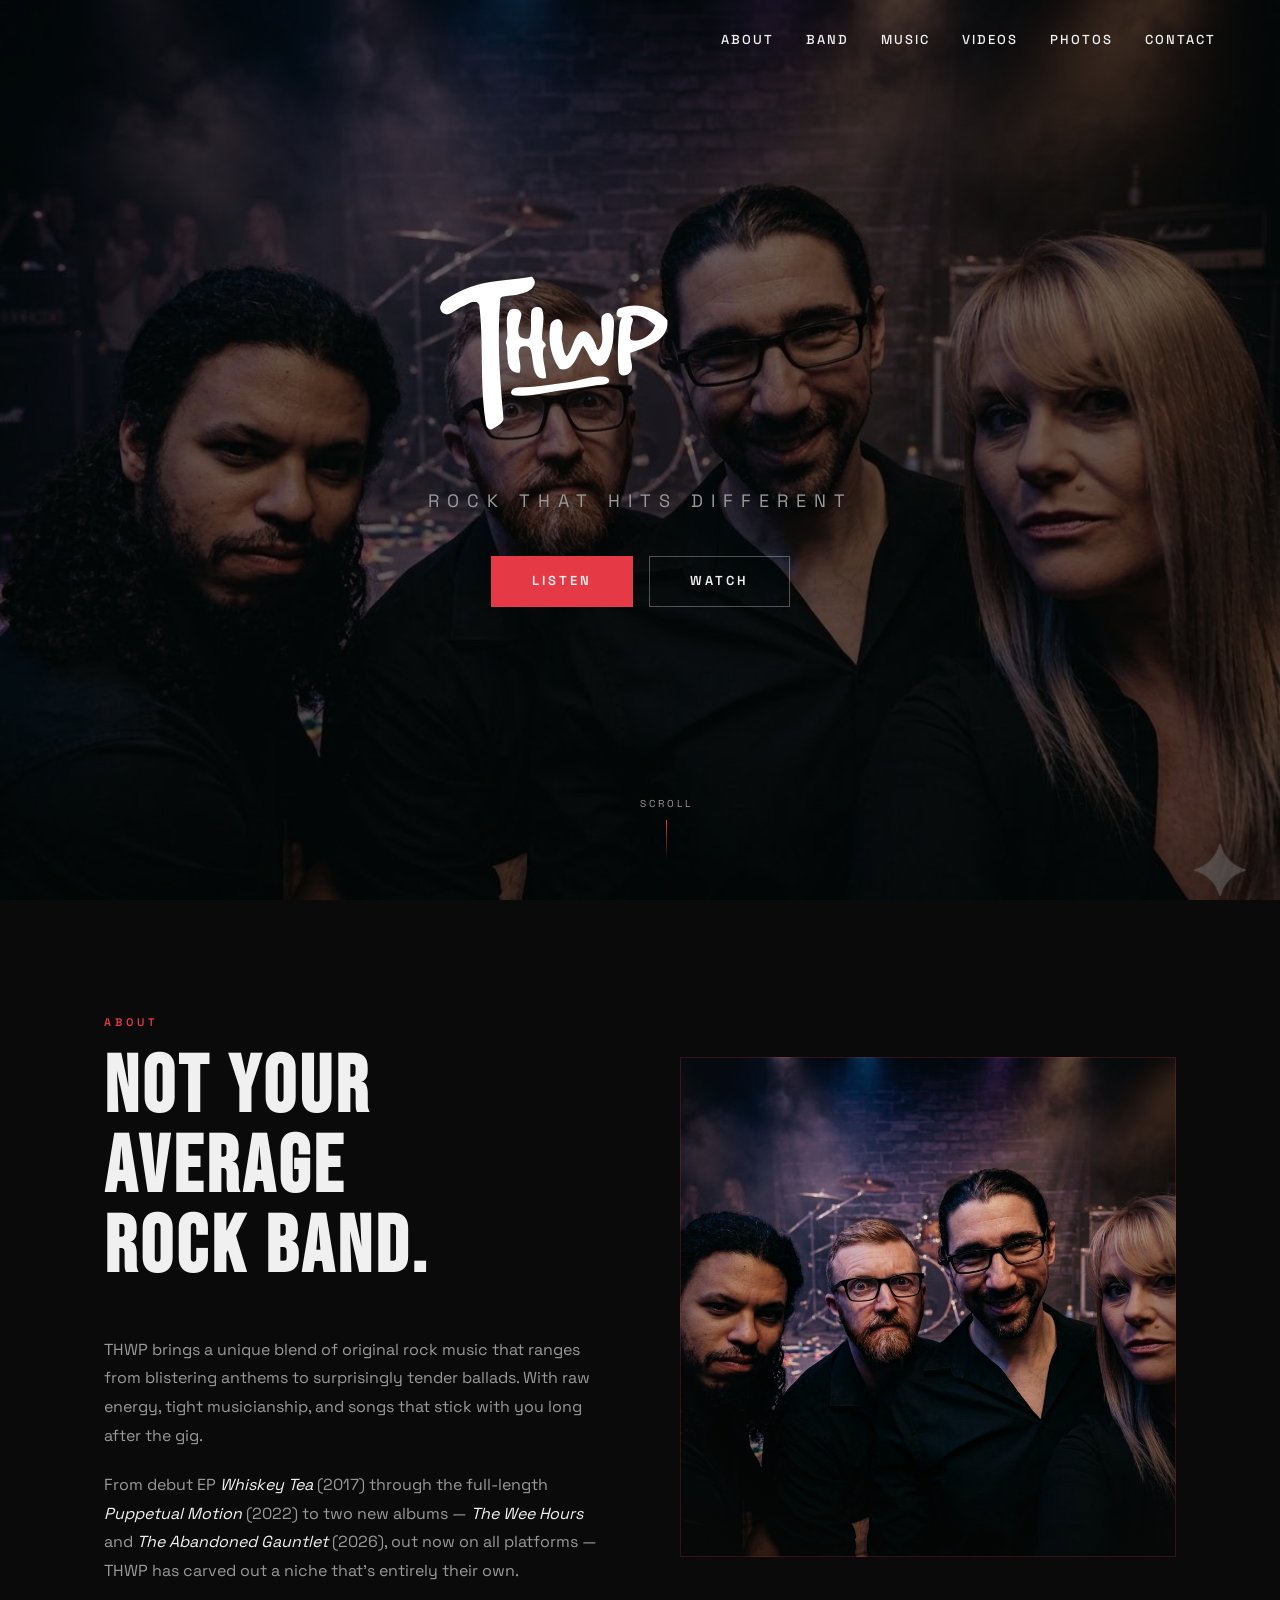
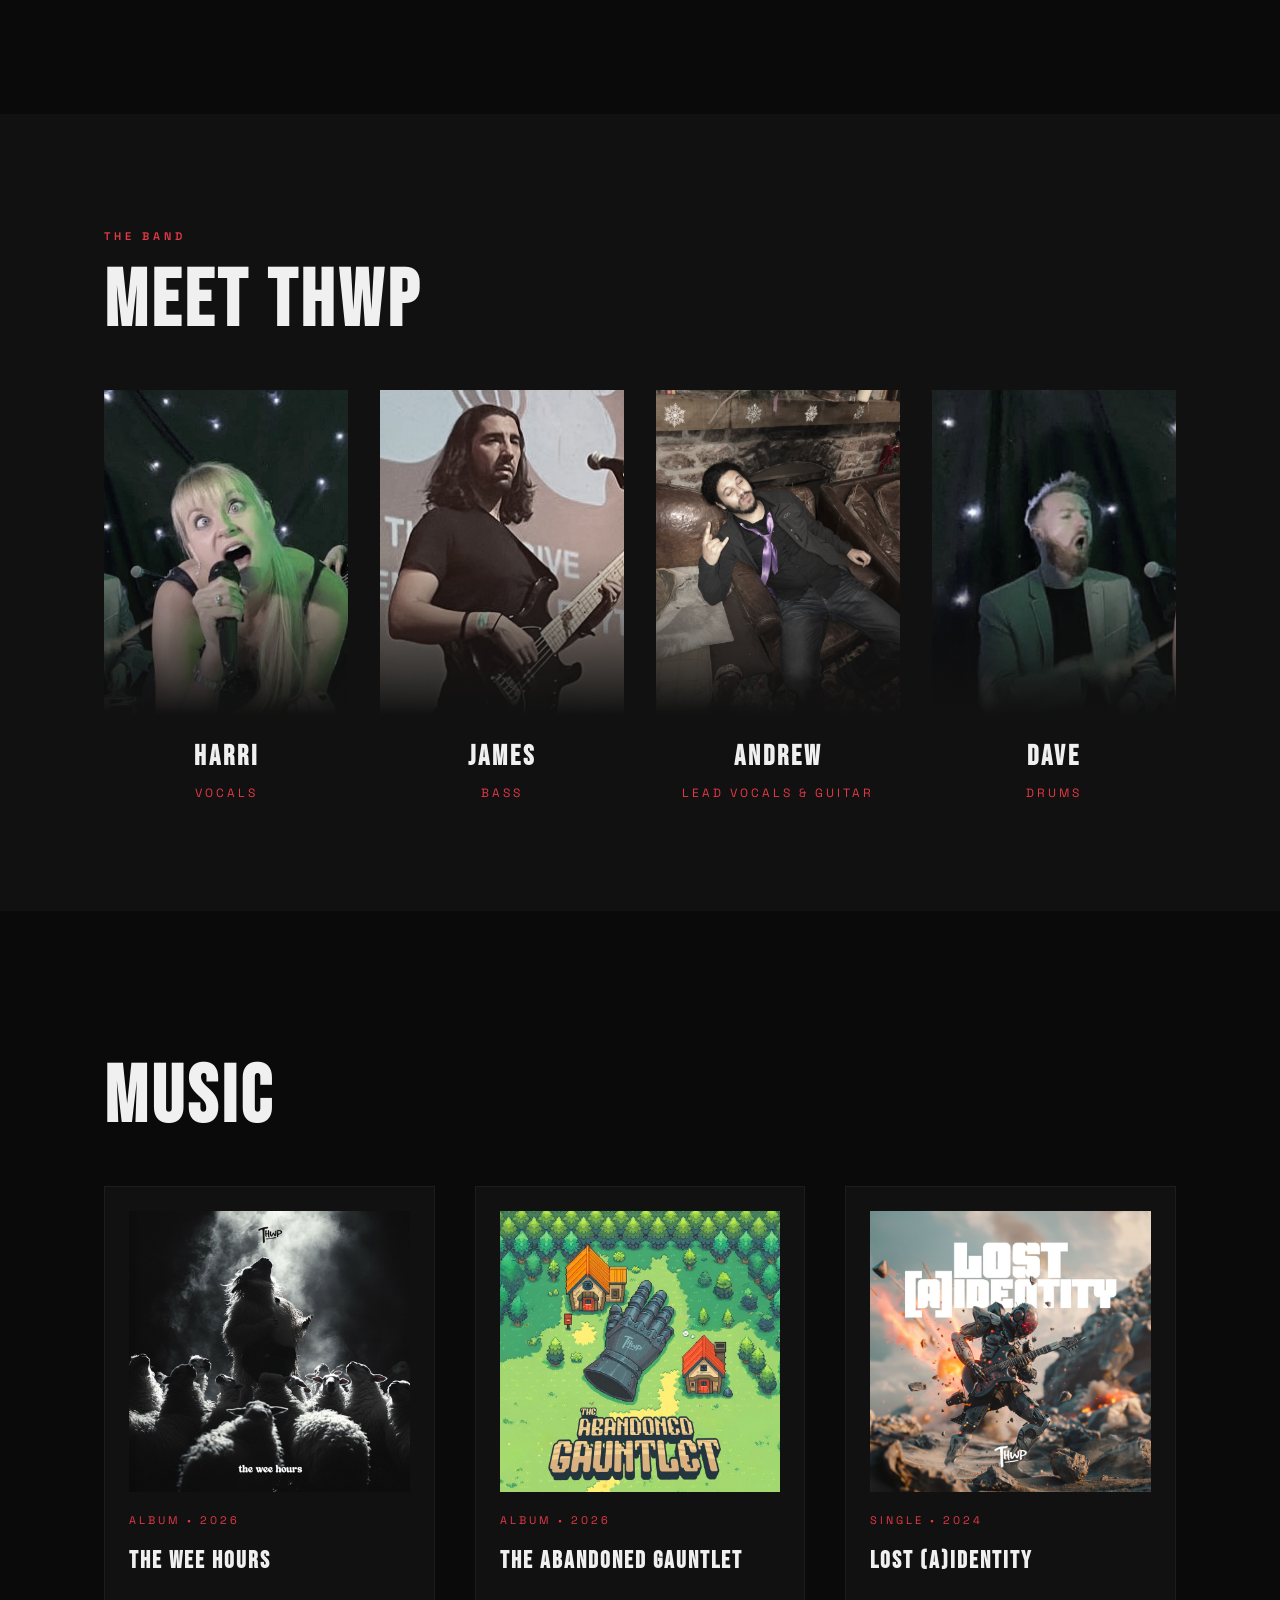
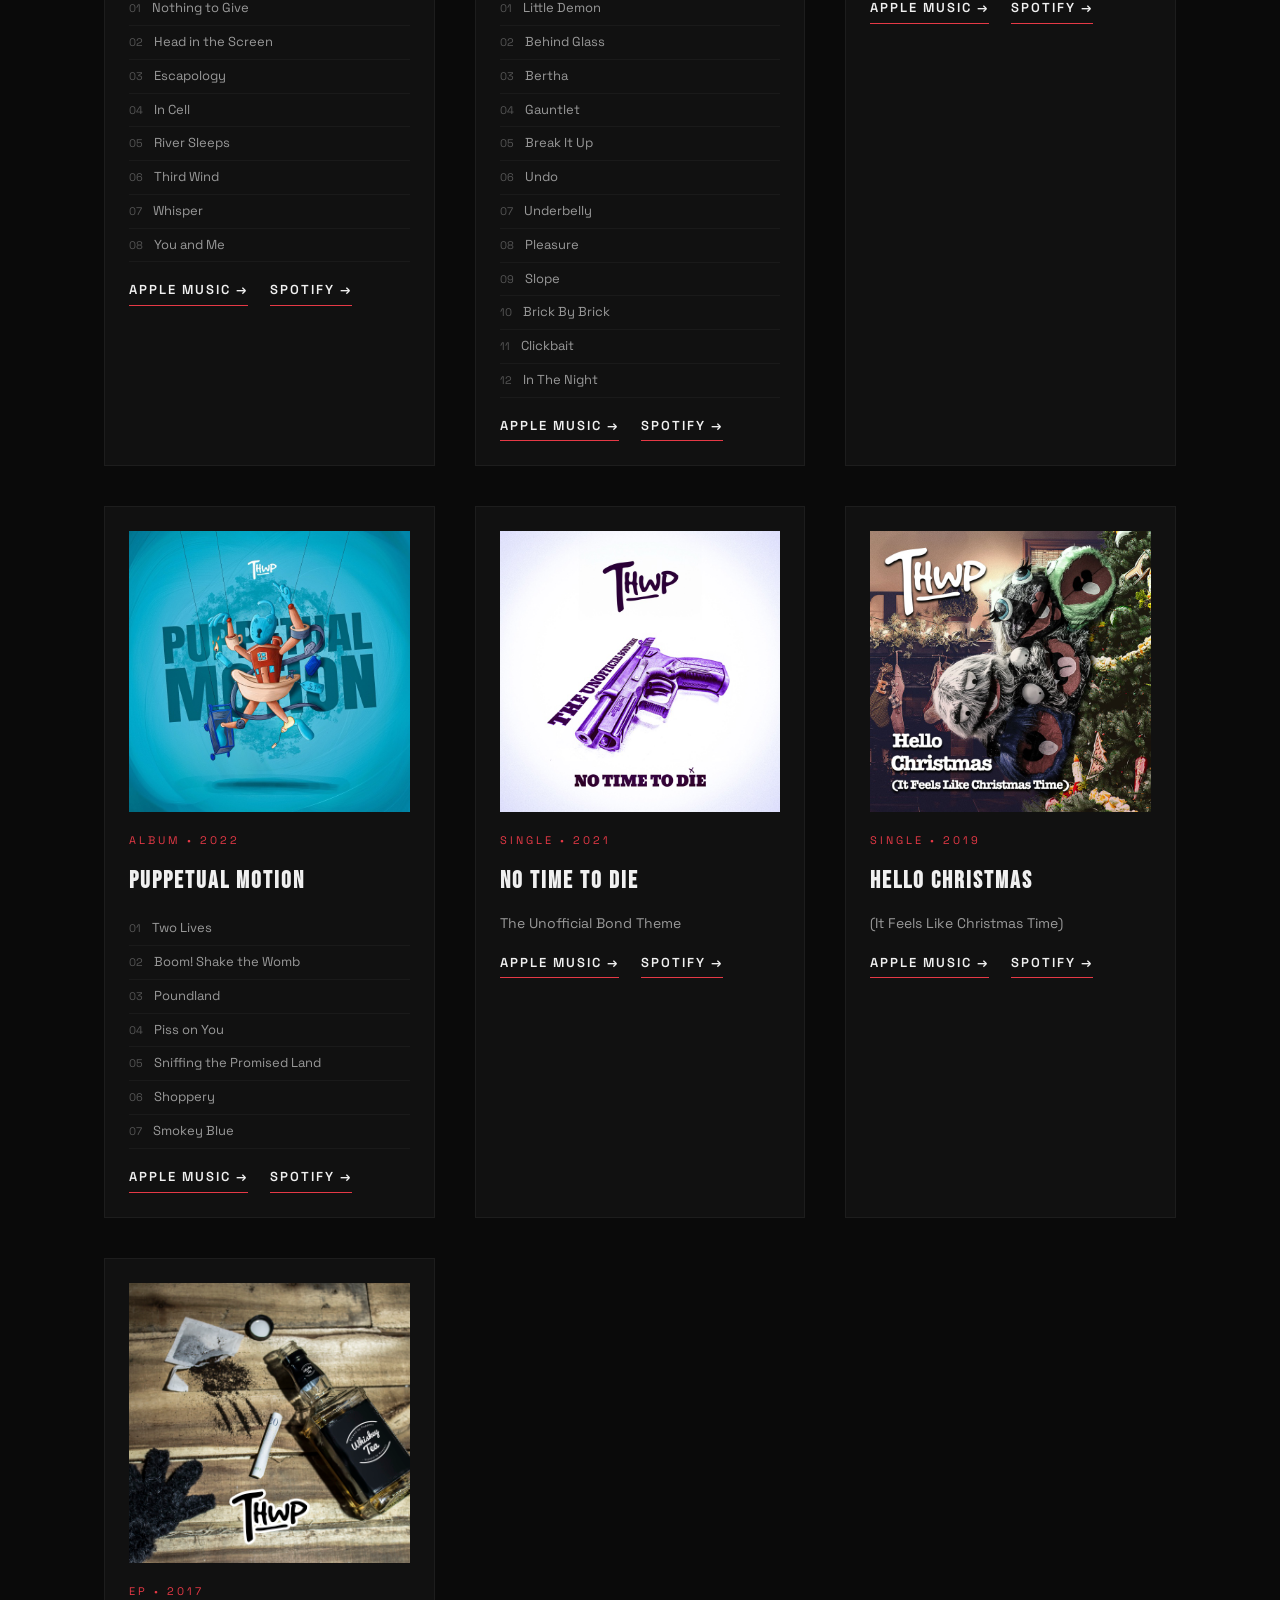
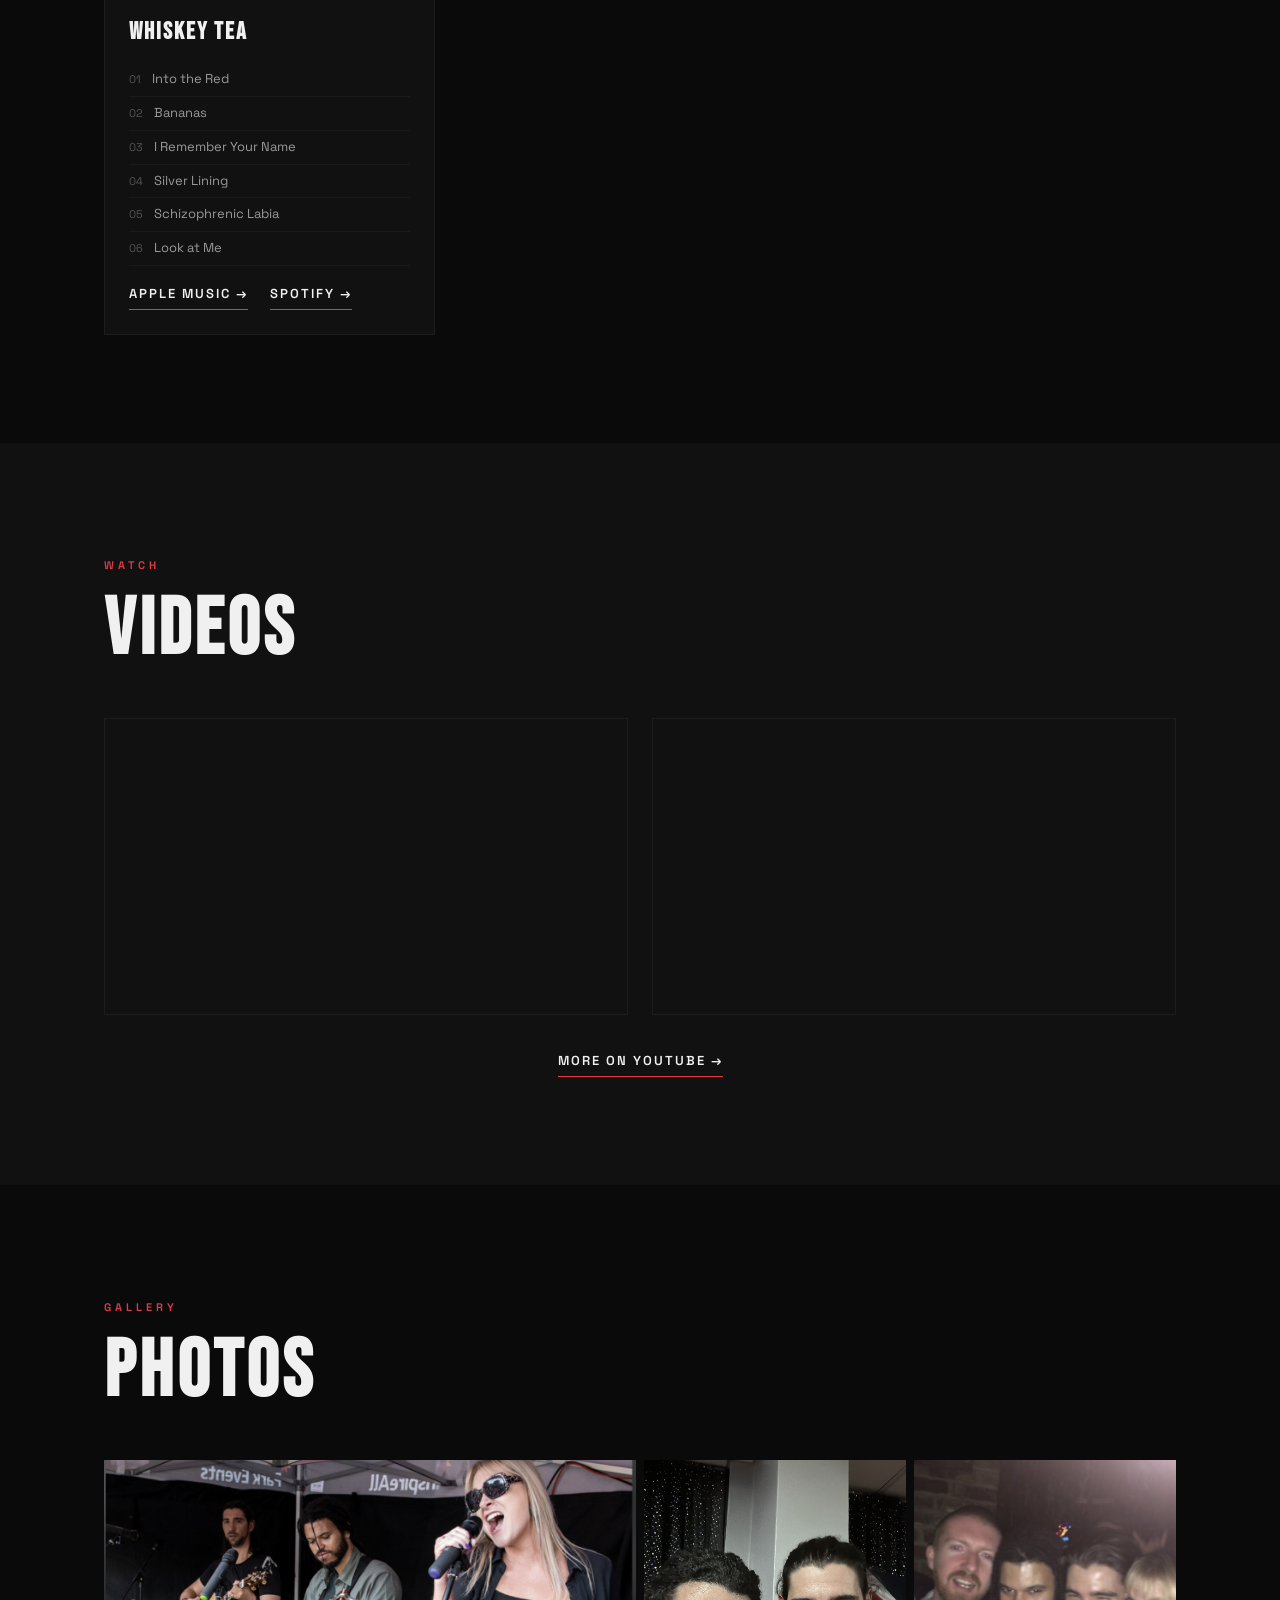
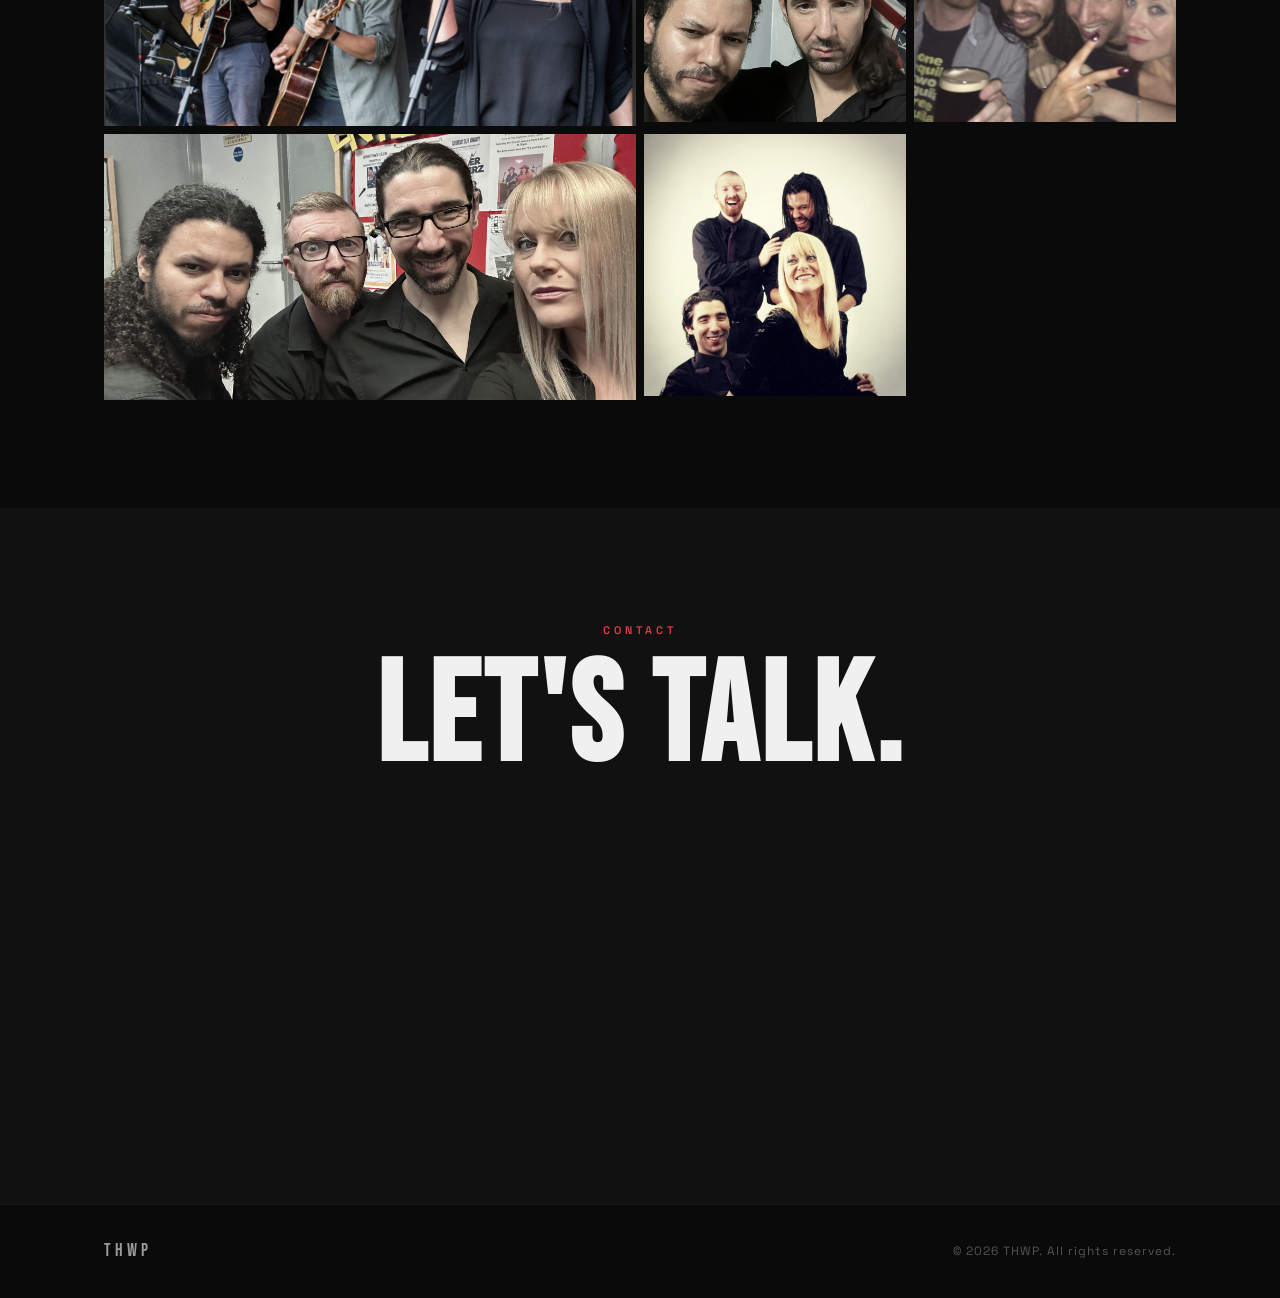
==== commit e96725bd: "Fix Spotify links, standardise streaming links, move Lost into grid - Spotify links pointed to a dea" ====
--- a/index.html
+++ b/index.html
@@ -131,7 +131,7 @@
       <span class="label" data-reveal>Discography</span>
       <h2 class="heading-lg" data-reveal>Music</h2>
 
-      <!-- Albums grid -->
+      <!-- Discography grid -->
       <div class="releases-grid">
         <div class="release-card" data-reveal>
           <div class="release-art"><img src="images/wee-hours.jpg" alt="The Wee Hours"></div>
@@ -147,8 +147,10 @@
             <li>Whisper</li>
             <li>You and Me</li>
           </ol>
-          <a href="https://music.apple.com/us/artist/thwp/1233988064" target="_blank" rel="noopener" class="btn-link">Apple Music &rarr;</a>
-          <a href="https://open.spotify.com/artist/5jiM5QHlaiyyqFqaNkLh2U" target="_blank" rel="noopener" class="btn-link">Spotify &rarr;</a>
+          <div class="release-links">
+            <a href="https://music.apple.com/us/artist/thwp/1233988064" target="_blank" rel="noopener" class="btn-link">Apple Music &rarr;</a>
+            <a href="https://open.spotify.com/artist/65eMh0pj3yKiutO0119P7q" target="_blank" rel="noopener" class="btn-link">Spotify &rarr;</a>
+          </div>
         </div>
 
         <div class="release-card" data-reveal>
@@ -169,8 +171,20 @@
             <li>Clickbait</li>
             <li>In The Night</li>
           </ol>
-          <a href="https://music.apple.com/us/artist/thwp/1233988064" target="_blank" rel="noopener" class="btn-link">Apple Music &rarr;</a>
-          <a href="https://open.spotify.com/artist/5jiM5QHlaiyyqFqaNkLh2U" target="_blank" rel="noopener" class="btn-link">Spotify &rarr;</a>
+          <div class="release-links">
+            <a href="https://music.apple.com/us/artist/thwp/1233988064" target="_blank" rel="noopener" class="btn-link">Apple Music &rarr;</a>
+            <a href="https://open.spotify.com/artist/65eMh0pj3yKiutO0119P7q" target="_blank" rel="noopener" class="btn-link">Spotify &rarr;</a>
+          </div>
+        </div>
+
+        <div class="release-card" data-reveal>
+          <div class="release-art"><img src="images/lost-aidentity.jpg" alt="Lost (A)identity"></div>
+          <span class="release-tag">Single &bull; 2024</span>
+          <h3>Lost (A)identity</h3>
+          <div class="release-links">
+            <a href="https://music.apple.com/us/artist/thwp/1233988064" target="_blank" rel="noopener" class="btn-link">Apple Music &rarr;</a>
+            <a href="https://open.spotify.com/artist/65eMh0pj3yKiutO0119P7q" target="_blank" rel="noopener" class="btn-link">Spotify &rarr;</a>
+          </div>
         </div>
 
         <div class="release-card" data-reveal>
@@ -186,7 +200,10 @@
             <li>Shoppery</li>
             <li>Smokey Blue</li>
           </ol>
-          <a href="https://music.apple.com/us/artist/thwp/1233988064" target="_blank" rel="noopener" class="btn-link">Apple Music &rarr;</a>
+          <div class="release-links">
+            <a href="https://music.apple.com/us/artist/thwp/1233988064" target="_blank" rel="noopener" class="btn-link">Apple Music &rarr;</a>
+            <a href="https://open.spotify.com/artist/65eMh0pj3yKiutO0119P7q" target="_blank" rel="noopener" class="btn-link">Spotify &rarr;</a>
+          </div>
         </div>
 
         <div class="release-card" data-reveal>
@@ -194,7 +211,10 @@
           <span class="release-tag">Single &bull; 2021</span>
           <h3>No Time to Die</h3>
           <p class="release-desc">The Unofficial Bond Theme</p>
-          <a href="https://music.apple.com/us/artist/thwp/1233988064" target="_blank" rel="noopener" class="btn-link">Apple Music &rarr;</a>
+          <div class="release-links">
+            <a href="https://music.apple.com/us/artist/thwp/1233988064" target="_blank" rel="noopener" class="btn-link">Apple Music &rarr;</a>
+            <a href="https://open.spotify.com/artist/65eMh0pj3yKiutO0119P7q" target="_blank" rel="noopener" class="btn-link">Spotify &rarr;</a>
+          </div>
         </div>
 
         <div class="release-card" data-reveal>
@@ -202,7 +222,10 @@
           <span class="release-tag">Single &bull; 2019</span>
           <h3>Hello Christmas</h3>
           <p class="release-desc">(It Feels Like Christmas Time)</p>
-          <a href="https://music.apple.com/us/artist/thwp/1233988064" target="_blank" rel="noopener" class="btn-link">Apple Music &rarr;</a>
+          <div class="release-links">
+            <a href="https://music.apple.com/us/artist/thwp/1233988064" target="_blank" rel="noopener" class="btn-link">Apple Music &rarr;</a>
+            <a href="https://open.spotify.com/artist/65eMh0pj3yKiutO0119P7q" target="_blank" rel="noopener" class="btn-link">Spotify &rarr;</a>
+          </div>
         </div>
 
         <div class="release-card" data-reveal>
@@ -217,20 +240,10 @@
             <li>Schizophrenic Labia</li>
             <li>Look at Me</li>
           </ol>
-          <a href="https://music.apple.com/us/artist/thwp/1233988064" target="_blank" rel="noopener" class="btn-link">Apple Music &rarr;</a>
-        </div>
-      </div>
-
-      <!-- Featured release -->
-      <div class="release-featured" data-reveal>
-        <div class="release-featured-art">
-          <img src="images/lost-aidentity.jpg" alt="Lost (A)identity">
-        </div>
-        <div class="release-featured-info">
-          <span class="release-tag">Single &bull; 2024</span>
-          <h3 class="release-title">Lost (A)identity</h3>
-          <a href="https://music.apple.com/us/artist/thwp/1233988064" target="_blank" rel="noopener" class="btn-link">Apple Music &rarr;</a>
-          <a href="https://open.spotify.com/artist/5jiM5QHlaiyyqFqaNkLh2U" target="_blank" rel="noopener" class="btn-link">Spotify &rarr;</a>
+          <div class="release-links">
+            <a href="https://music.apple.com/us/artist/thwp/1233988064" target="_blank" rel="noopener" class="btn-link">Apple Music &rarr;</a>
+            <a href="https://open.spotify.com/artist/65eMh0pj3yKiutO0119P7q" target="_blank" rel="noopener" class="btn-link">Spotify &rarr;</a>
+          </div>
         </div>
       </div>
     </div>
@@ -304,7 +317,7 @@
         <a href="https://www.facebook.com/thwpmusic/" target="_blank" rel="noopener">Facebook</a>
         <a href="https://www.instagram.com/thwpmusic/" target="_blank" rel="noopener">Instagram</a>
         <a href="https://music.apple.com/us/artist/thwp/1233988064" target="_blank" rel="noopener">Apple Music</a>
-        <a href="https://open.spotify.com/artist/5jiM5QHlaiyyqFqaNkLh2U" target="_blank" rel="noopener">Spotify</a>
+        <a href="https://open.spotify.com/artist/65eMh0pj3yKiutO0119P7q" target="_blank" rel="noopener">Spotify</a>
         <a href="https://soundcloud.com/thwp-music" target="_blank" rel="noopener">SoundCloud</a>
       </div>
     </div>
--- a/style.css
+++ b/style.css
@@ -646,6 +646,13 @@
   color: var(--accent);
 }
 
+.release-links {
+  display: flex;
+  flex-wrap: wrap;
+  gap: 14px 22px;
+  margin-top: 18px;
+}
+
 .releases-grid {
   display: grid;
   grid-template-columns: repeat(3, 1fr);
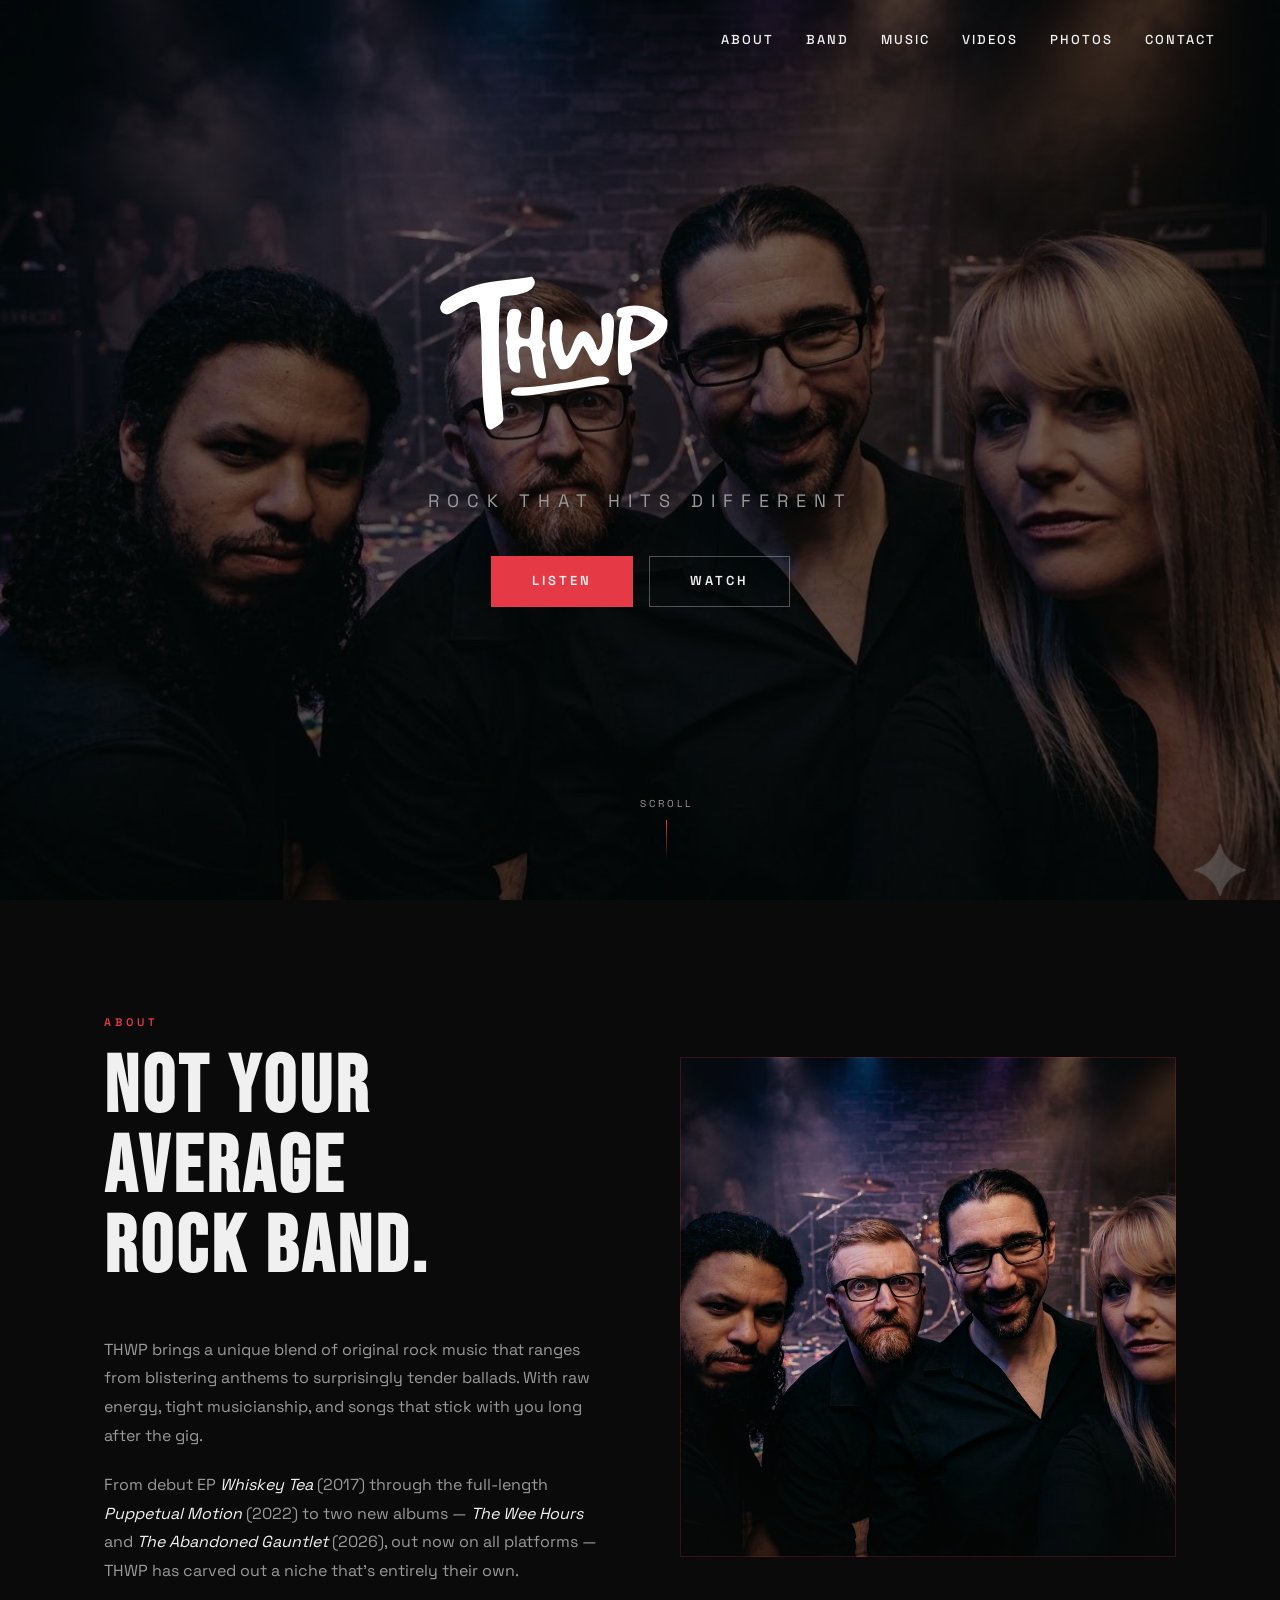
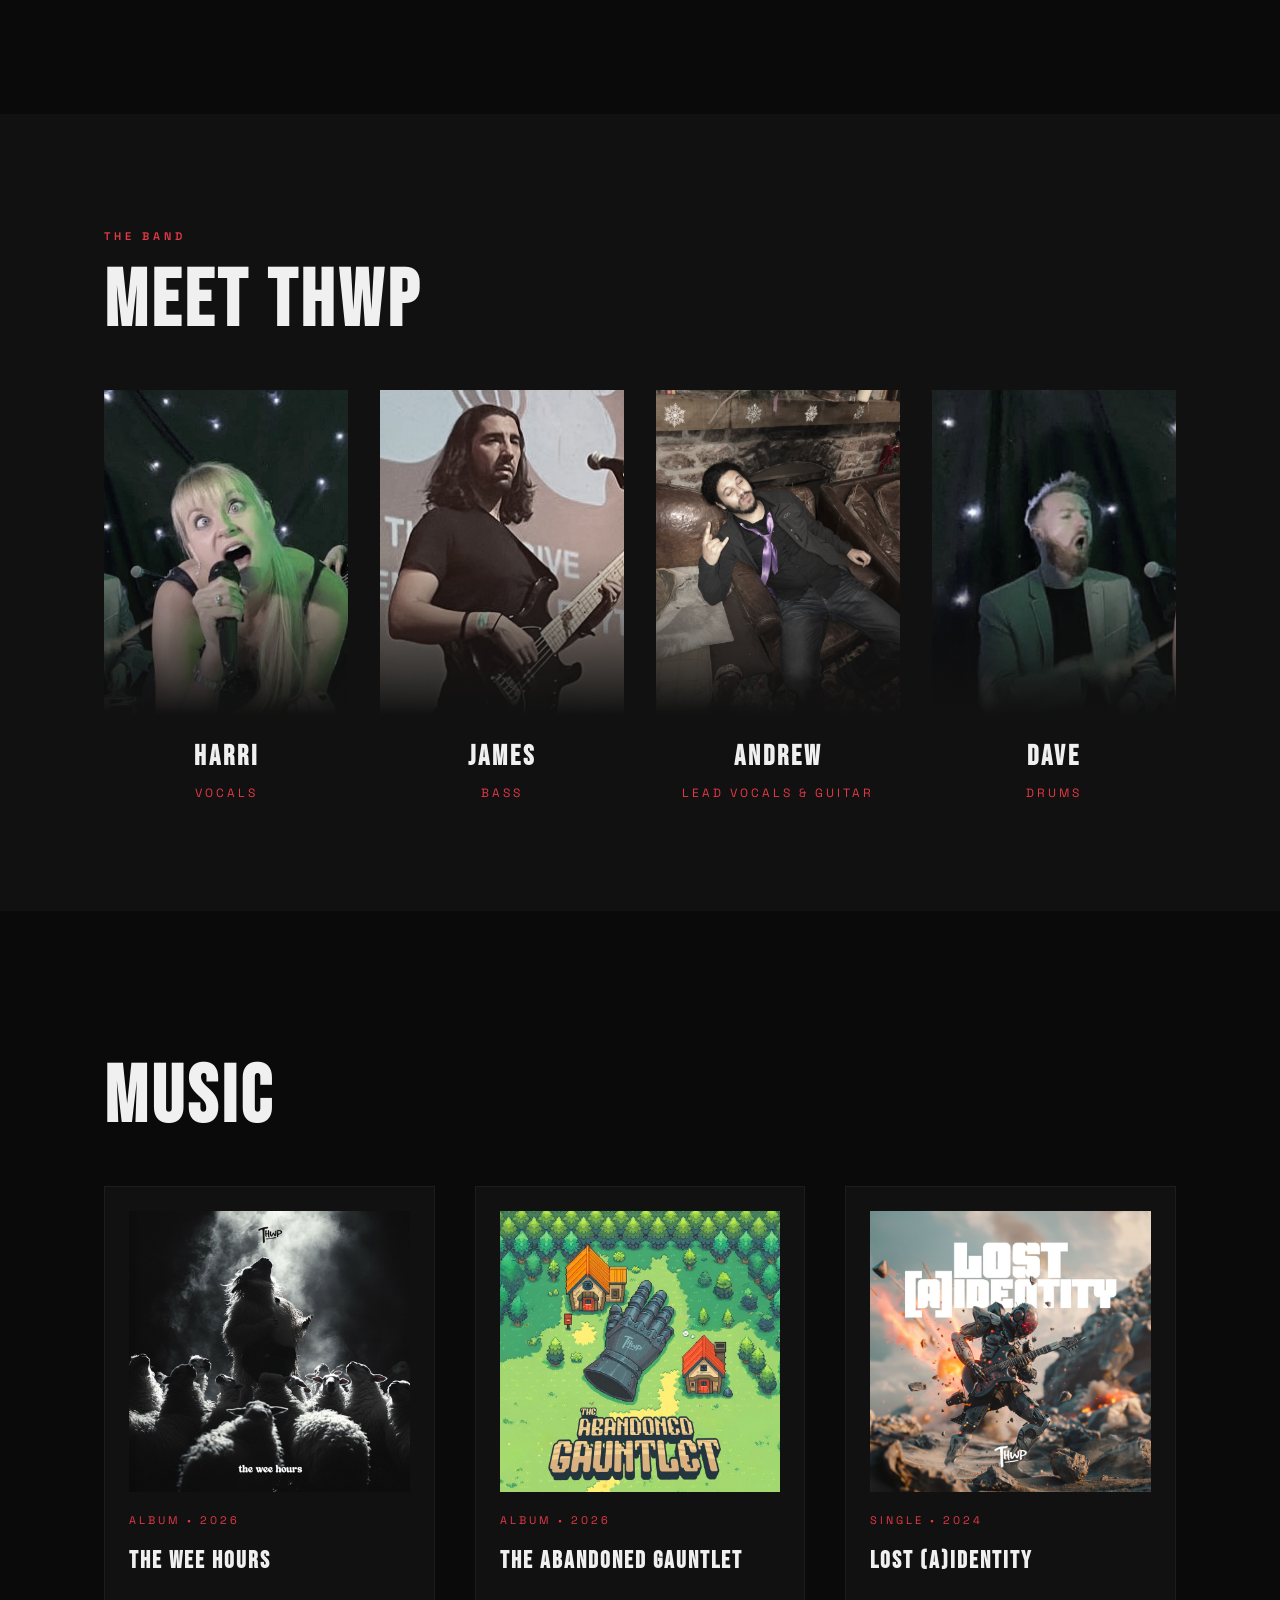
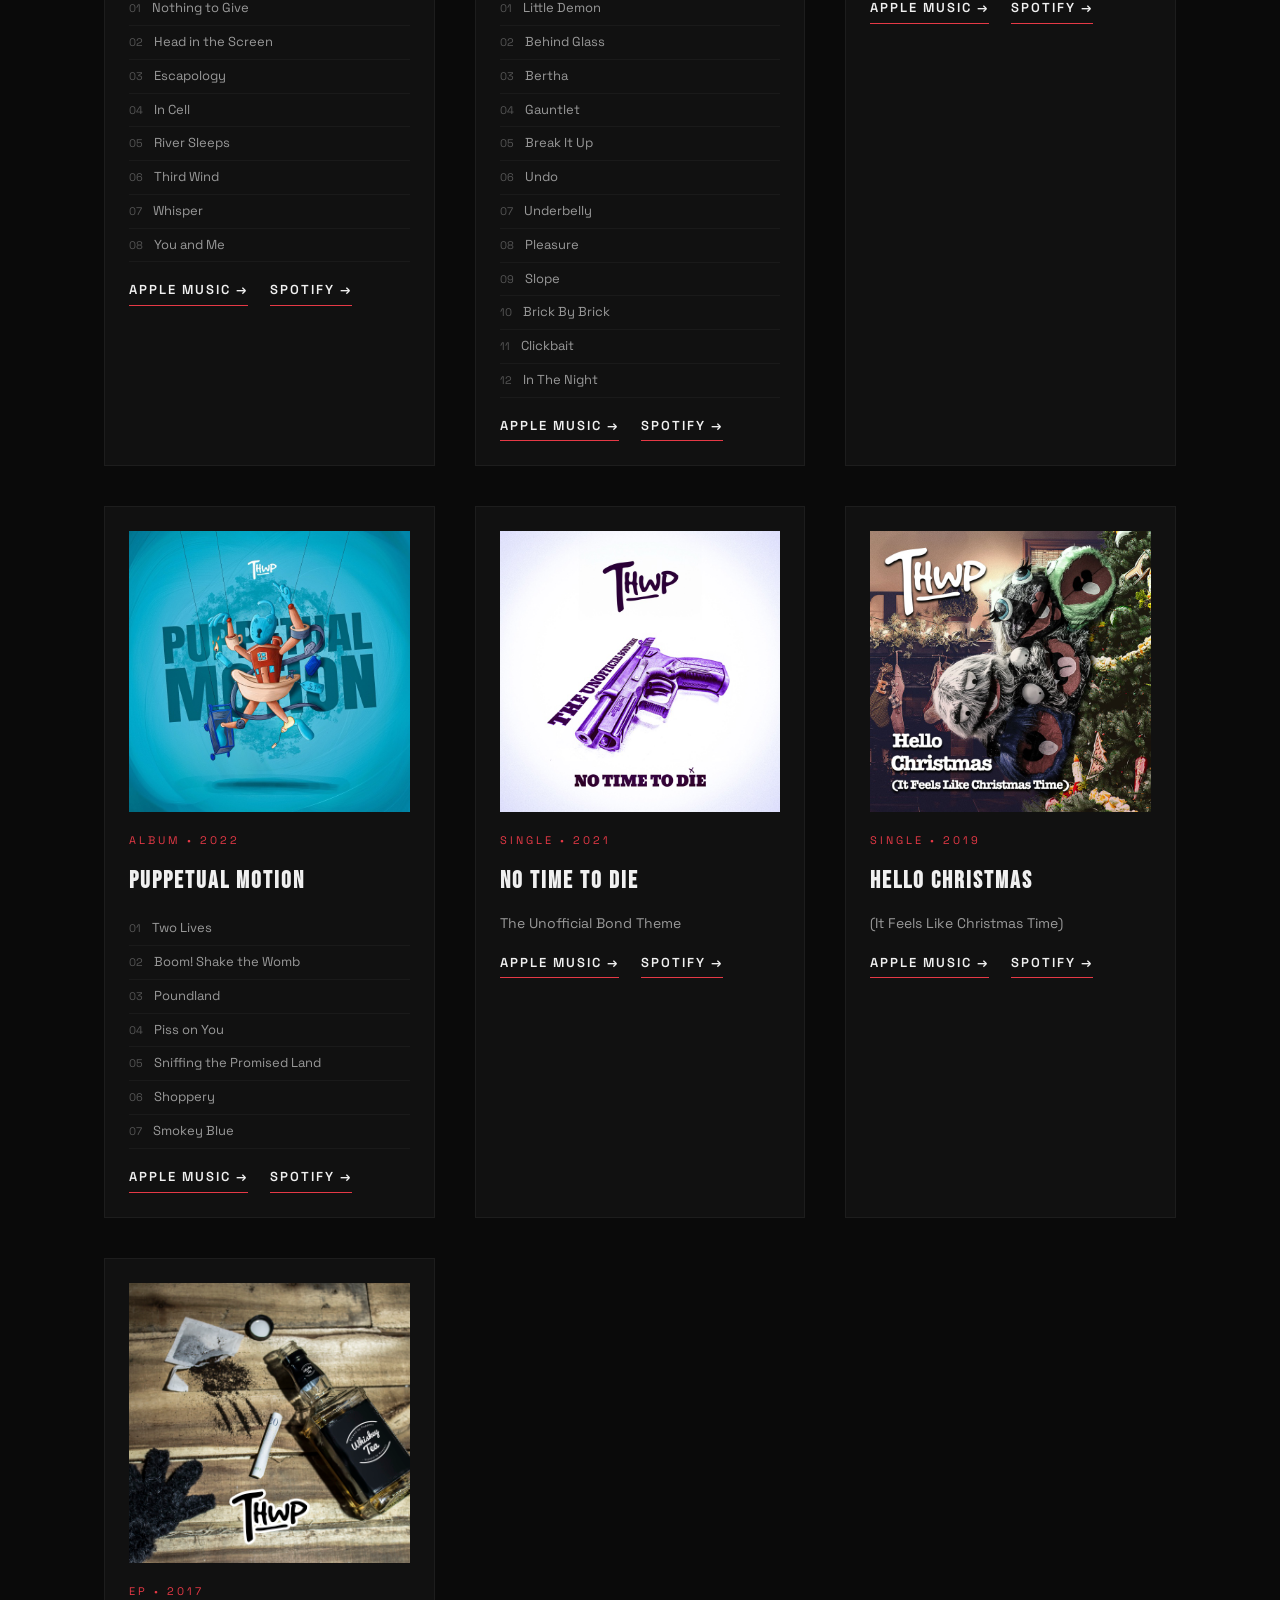
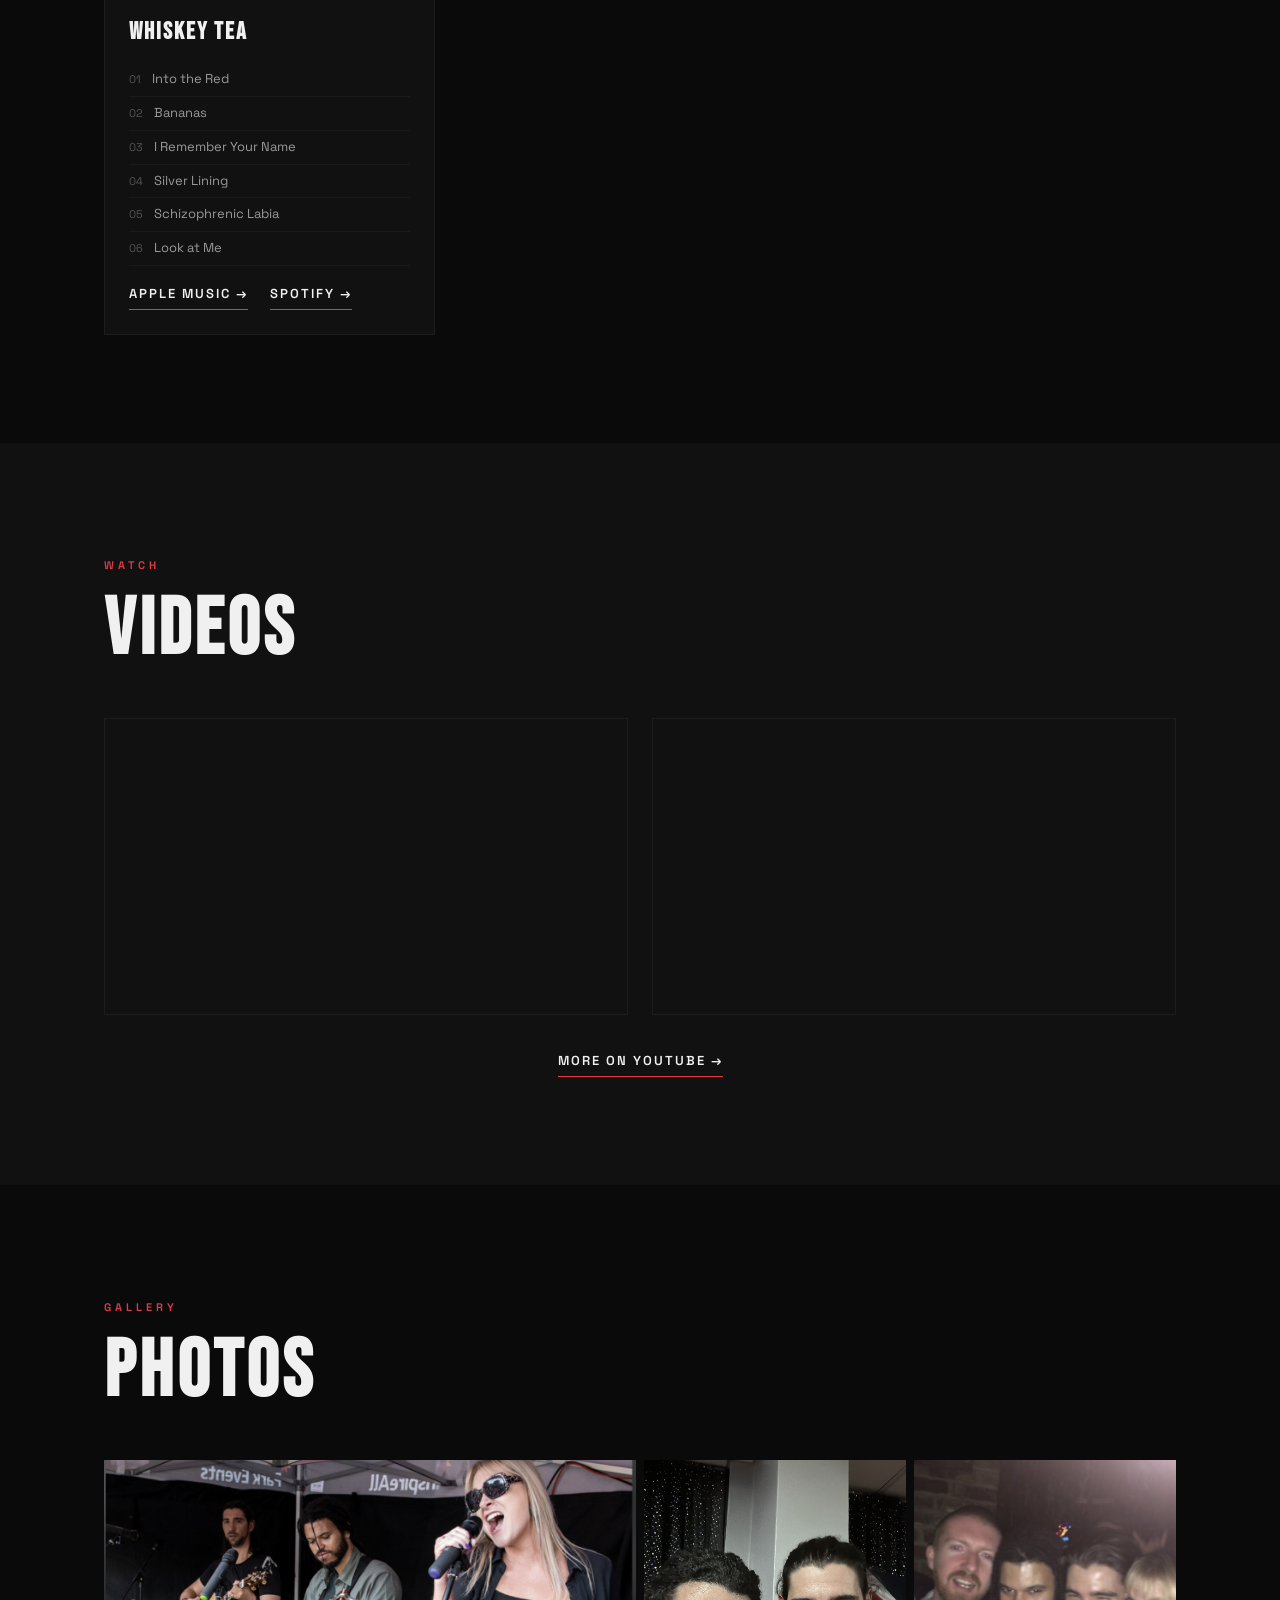
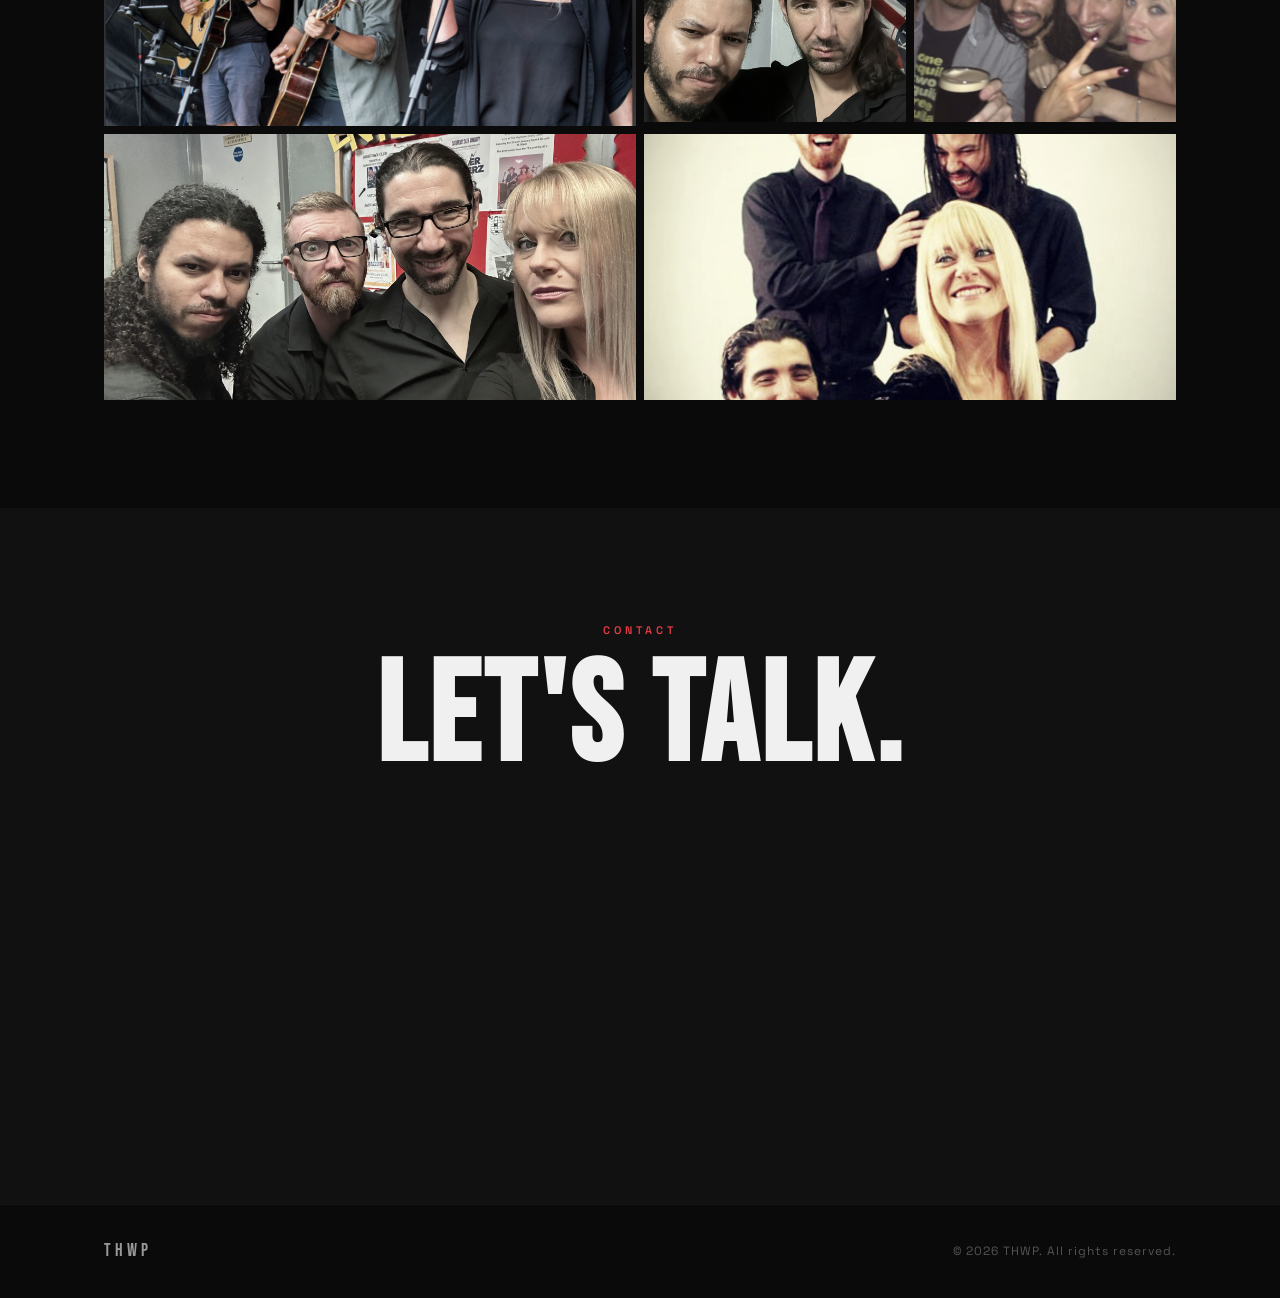
==== commit 56c836c8: "Site review fixes: fill gallery grid gap, remove dead featured-release CSS - Jan 8 Screenshot galler" ====
--- a/index.html
+++ b/index.html
@@ -298,7 +298,7 @@
         <div class="gallery-item gallery-item--wide" data-reveal>
           <img src="images/IMG_4696.jpeg" alt="Band selfie">
         </div>
-        <div class="gallery-item" data-reveal>
+        <div class="gallery-item gallery-item--wide" data-reveal>
           <img src="images/Jan 8 Screenshot.png" alt="THWP promo">
         </div>
       </div>
--- a/style.css
+++ b/style.css
@@ -588,32 +588,6 @@
 }
 
 /* ---------- Music / Releases ---------- */
-.release-featured {
-  display: grid;
-  grid-template-columns: 1fr 1fr;
-  gap: 60px;
-  align-items: center;
-  margin-bottom: 80px;
-  padding: 40px;
-  background: var(--dark);
-  border: 1px solid rgba(255,255,255,0.05);
-}
-
-.release-featured-art {
-  overflow: hidden;
-}
-
-.release-featured-art img {
-  width: 100%;
-  aspect-ratio: 1;
-  object-fit: cover;
-  transition: transform 0.6s var(--ease);
-}
-
-.release-featured-art:hover img {
-  transform: scale(1.03);
-}
-
 .release-tag {
   font-size: 11px;
   letter-spacing: 3px;
@@ -621,13 +595,6 @@
   color: var(--accent);
   display: block;
   margin-bottom: 12px;
-}
-
-.release-title {
-  font-family: var(--font-display);
-  font-size: clamp(36px, 5vw, 56px);
-  letter-spacing: 2px;
-  margin-bottom: 20px;
 }
 
 .btn-link {
@@ -882,12 +849,6 @@
     grid-template-columns: repeat(2, 1fr);
     gap: 40px;
   }
-
-  .release-featured {
-    grid-template-columns: 1fr;
-    gap: 32px;
-    padding: 24px;
-  }
 }
 
 @media (max-width: 768px) {
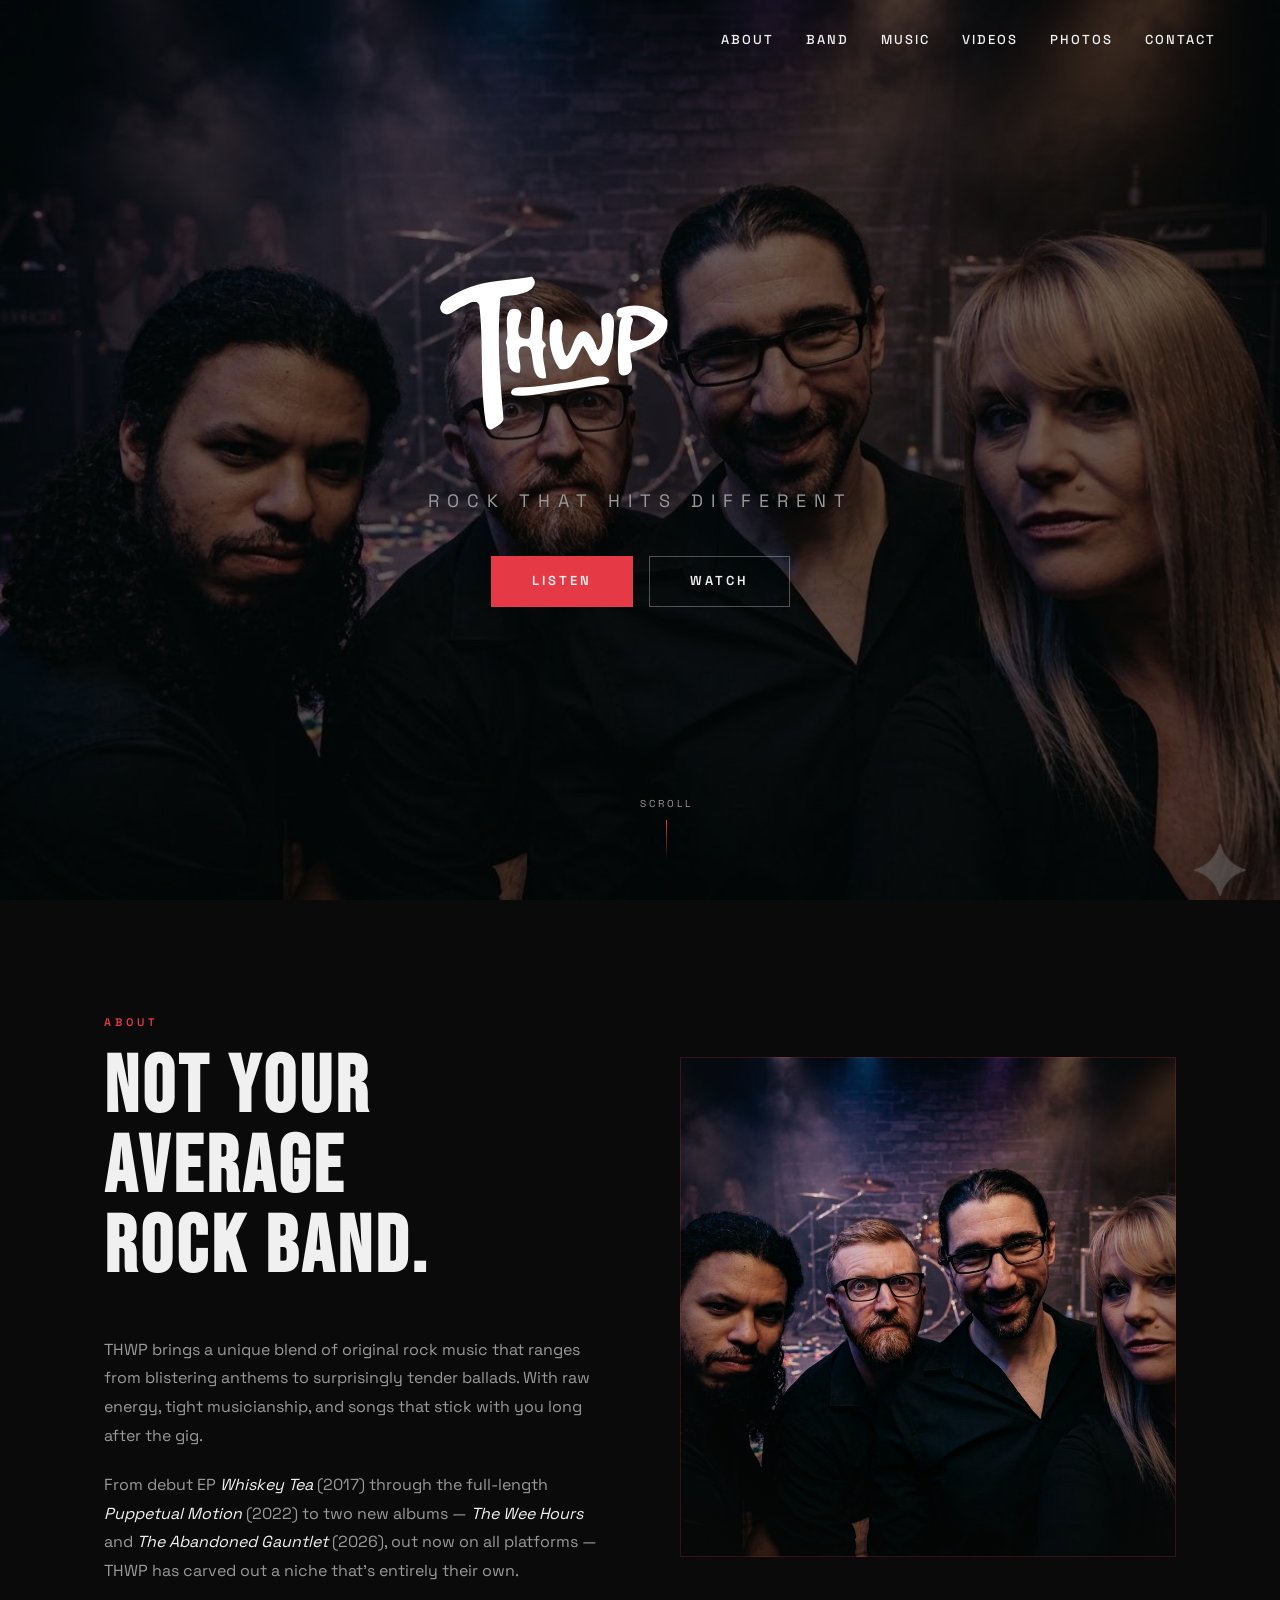
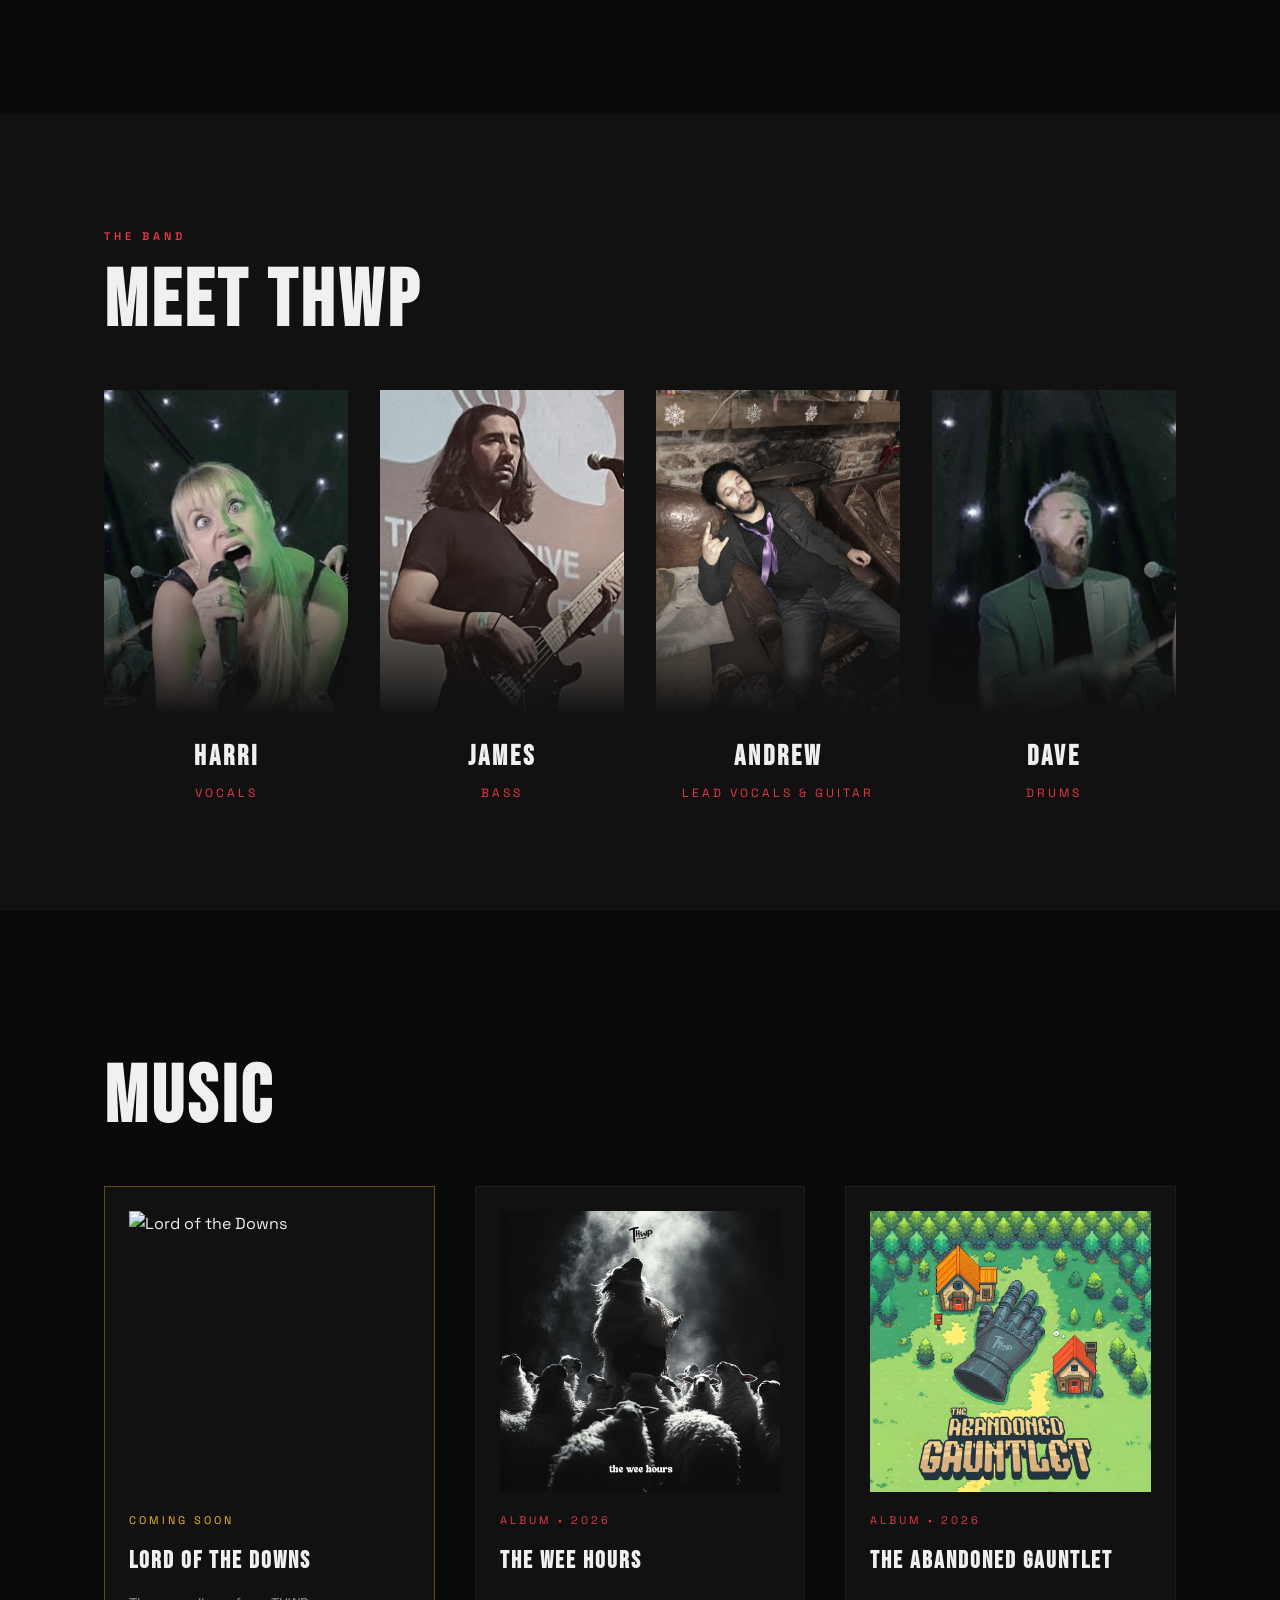
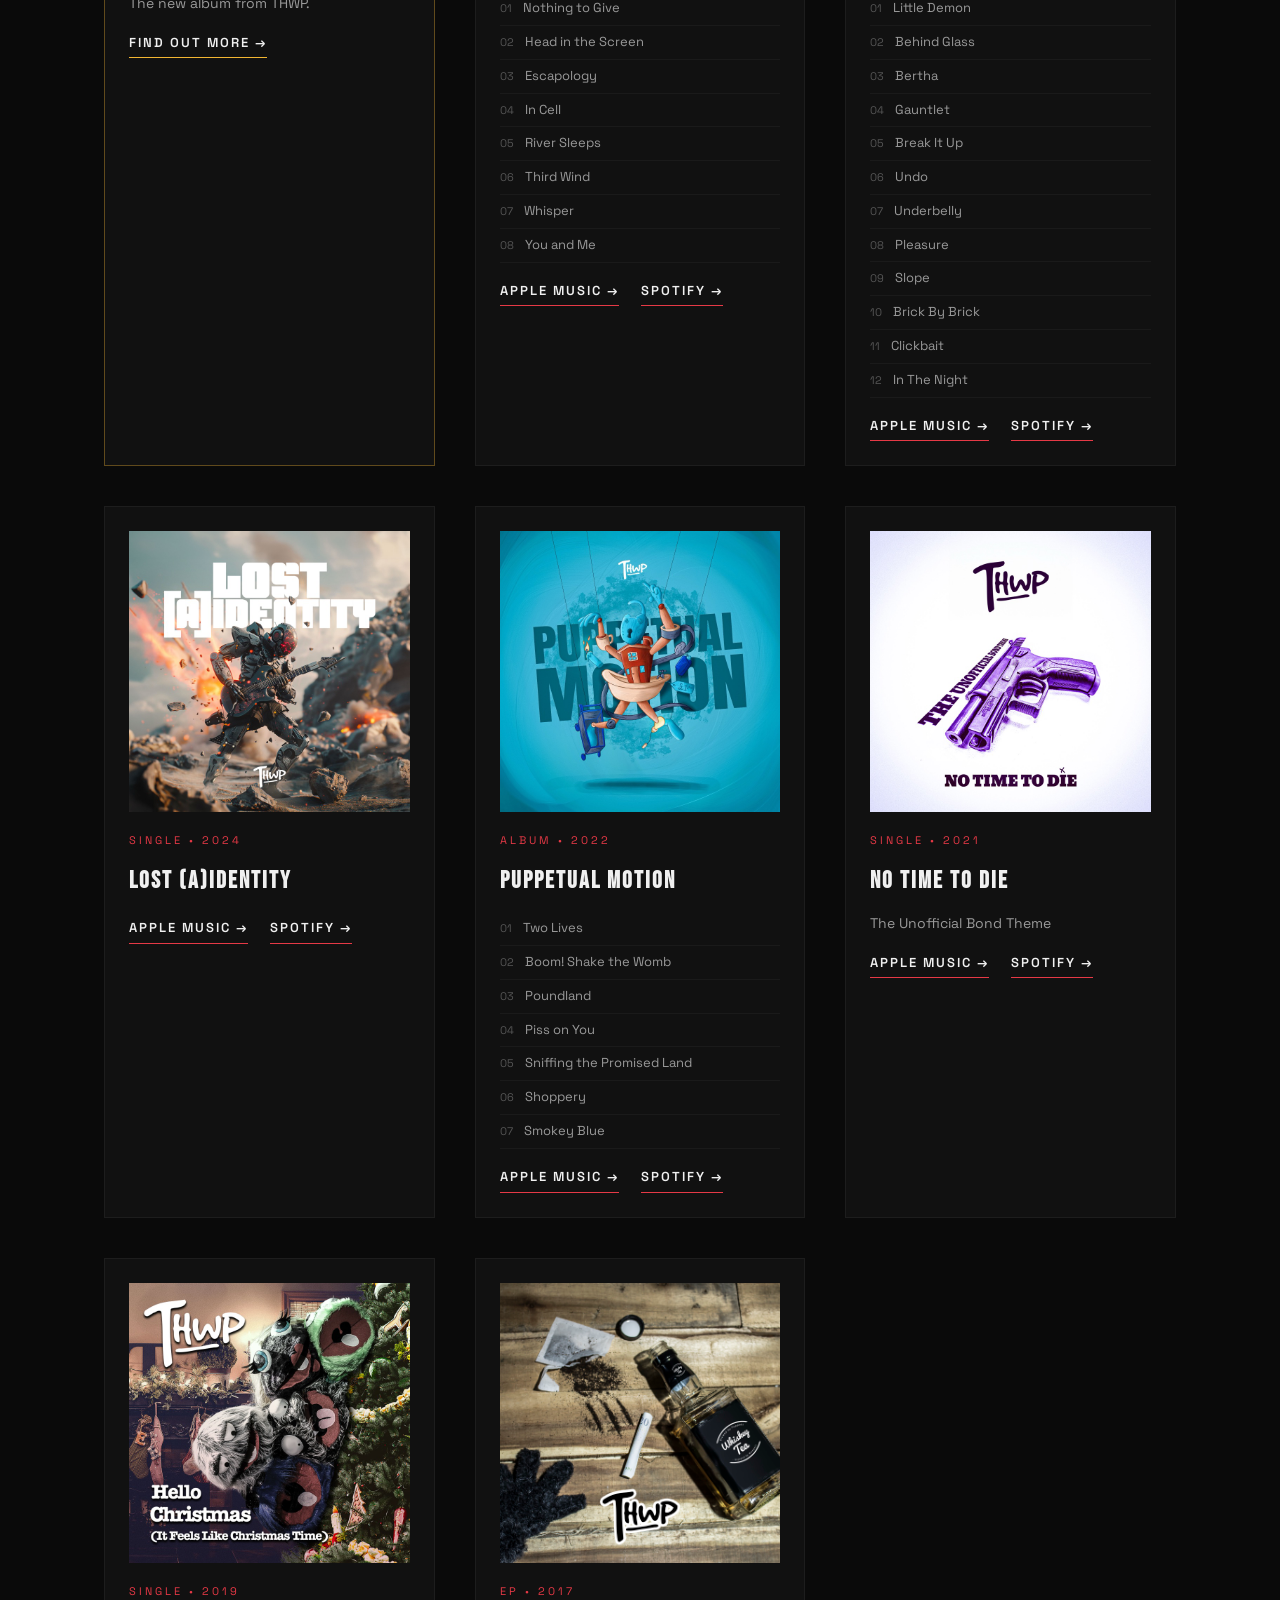
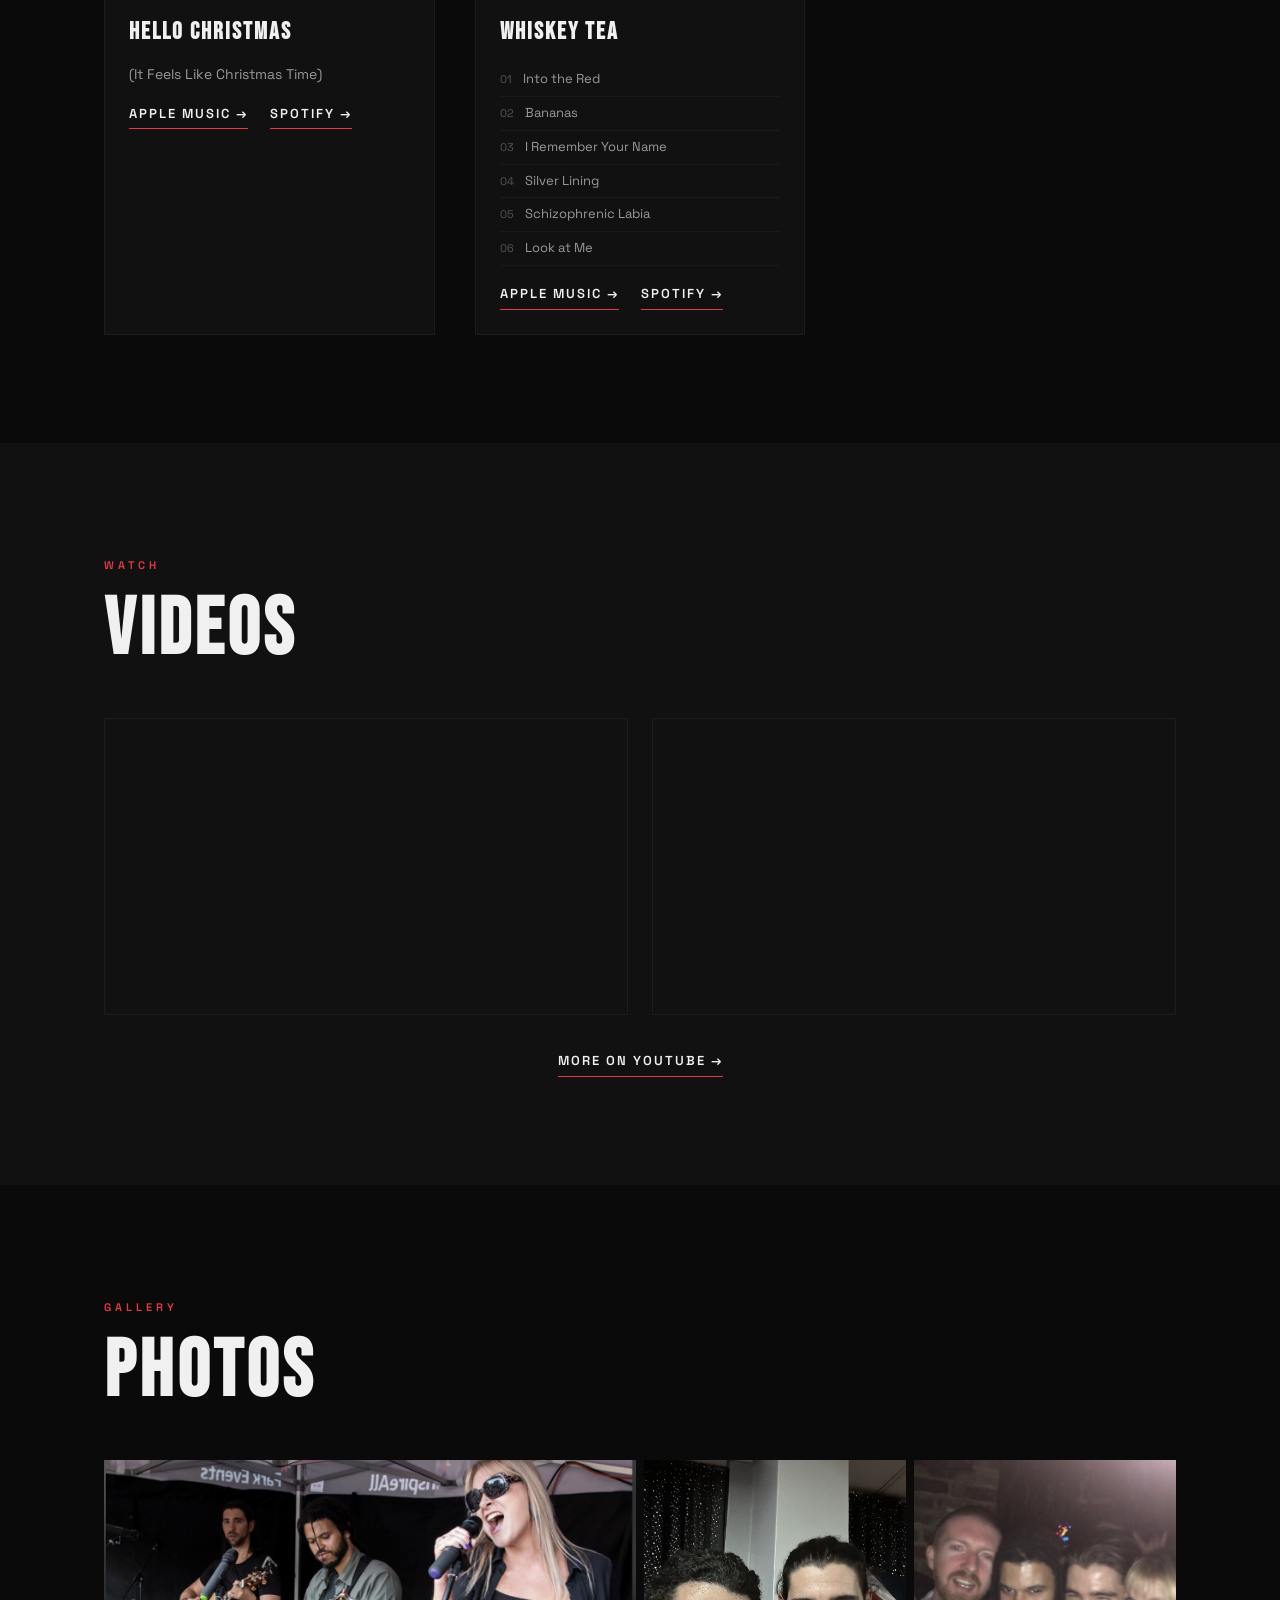
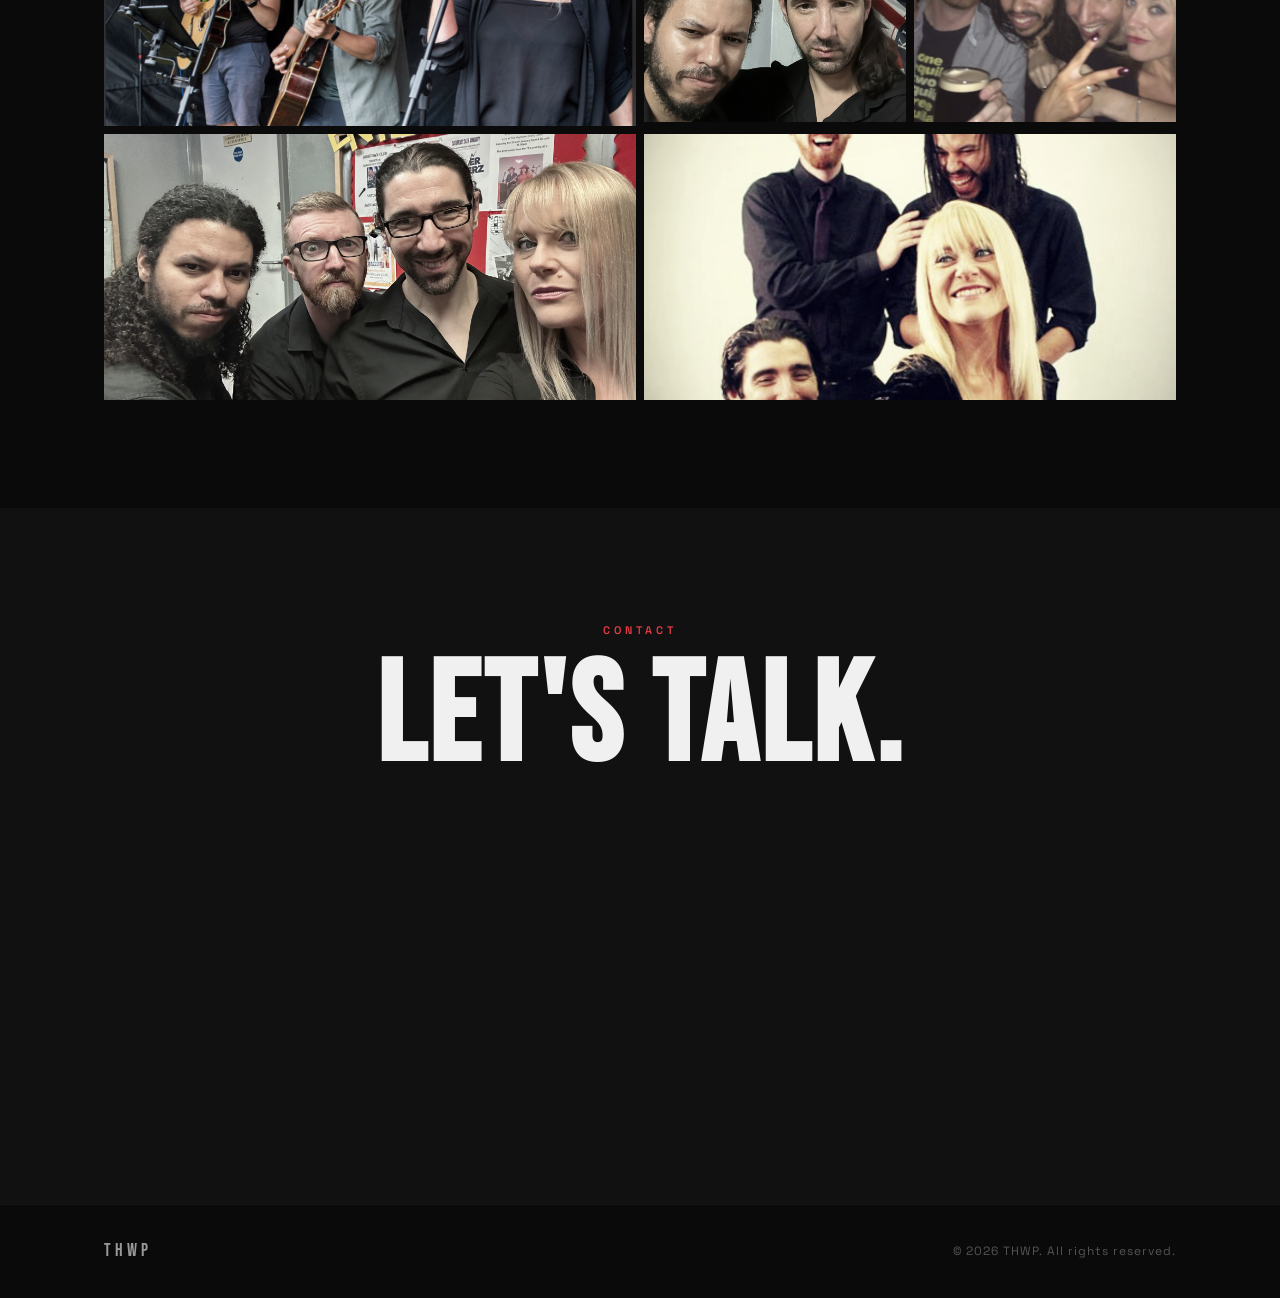
==== commit bc205aeb: "Add Lord of the Downs holding page and Coming Soon card on main page - New standalone page lord-of-t" ====
--- a/index.html
+++ b/index.html
@@ -133,6 +133,18 @@
 
       <!-- Discography grid -->
       <div class="releases-grid">
+        <div class="release-card release-card--upcoming" data-reveal>
+          <a href="lord-of-the-downs.html" class="release-art-link">
+            <div class="release-art"><img src="images/lord-of-the-downs.jpg" alt="Lord of the Downs"></div>
+          </a>
+          <span class="release-tag release-tag--gold">Coming Soon</span>
+          <h3>Lord of the Downs</h3>
+          <p class="release-desc">The new album from THWP.</p>
+          <div class="release-links">
+            <a href="lord-of-the-downs.html" class="btn-link">Find Out More &rarr;</a>
+          </div>
+        </div>
+
         <div class="release-card" data-reveal>
           <div class="release-art"><img src="images/wee-hours.jpg" alt="The Wee Hours"></div>
           <span class="release-tag">Album &bull; 2026</span>
--- a/style.css
+++ b/style.css
@@ -638,6 +638,31 @@
   transform: translateY(-4px);
 }
 
+.release-card--upcoming {
+  border-color: rgba(242, 182, 50, 0.35);
+}
+
+.release-card--upcoming:hover {
+  border-color: rgba(242, 182, 50, 0.7);
+  box-shadow: 0 0 40px rgba(242, 182, 50, 0.12);
+}
+
+.release-tag--gold {
+  color: #f2b632;
+}
+
+.release-card--upcoming .btn-link {
+  border-bottom-color: #f2b632;
+}
+
+.release-card--upcoming .btn-link:hover {
+  color: #f2b632;
+}
+
+.release-art-link {
+  display: block;
+}
+
 .release-art {
   overflow: hidden;
   margin-bottom: 20px;
